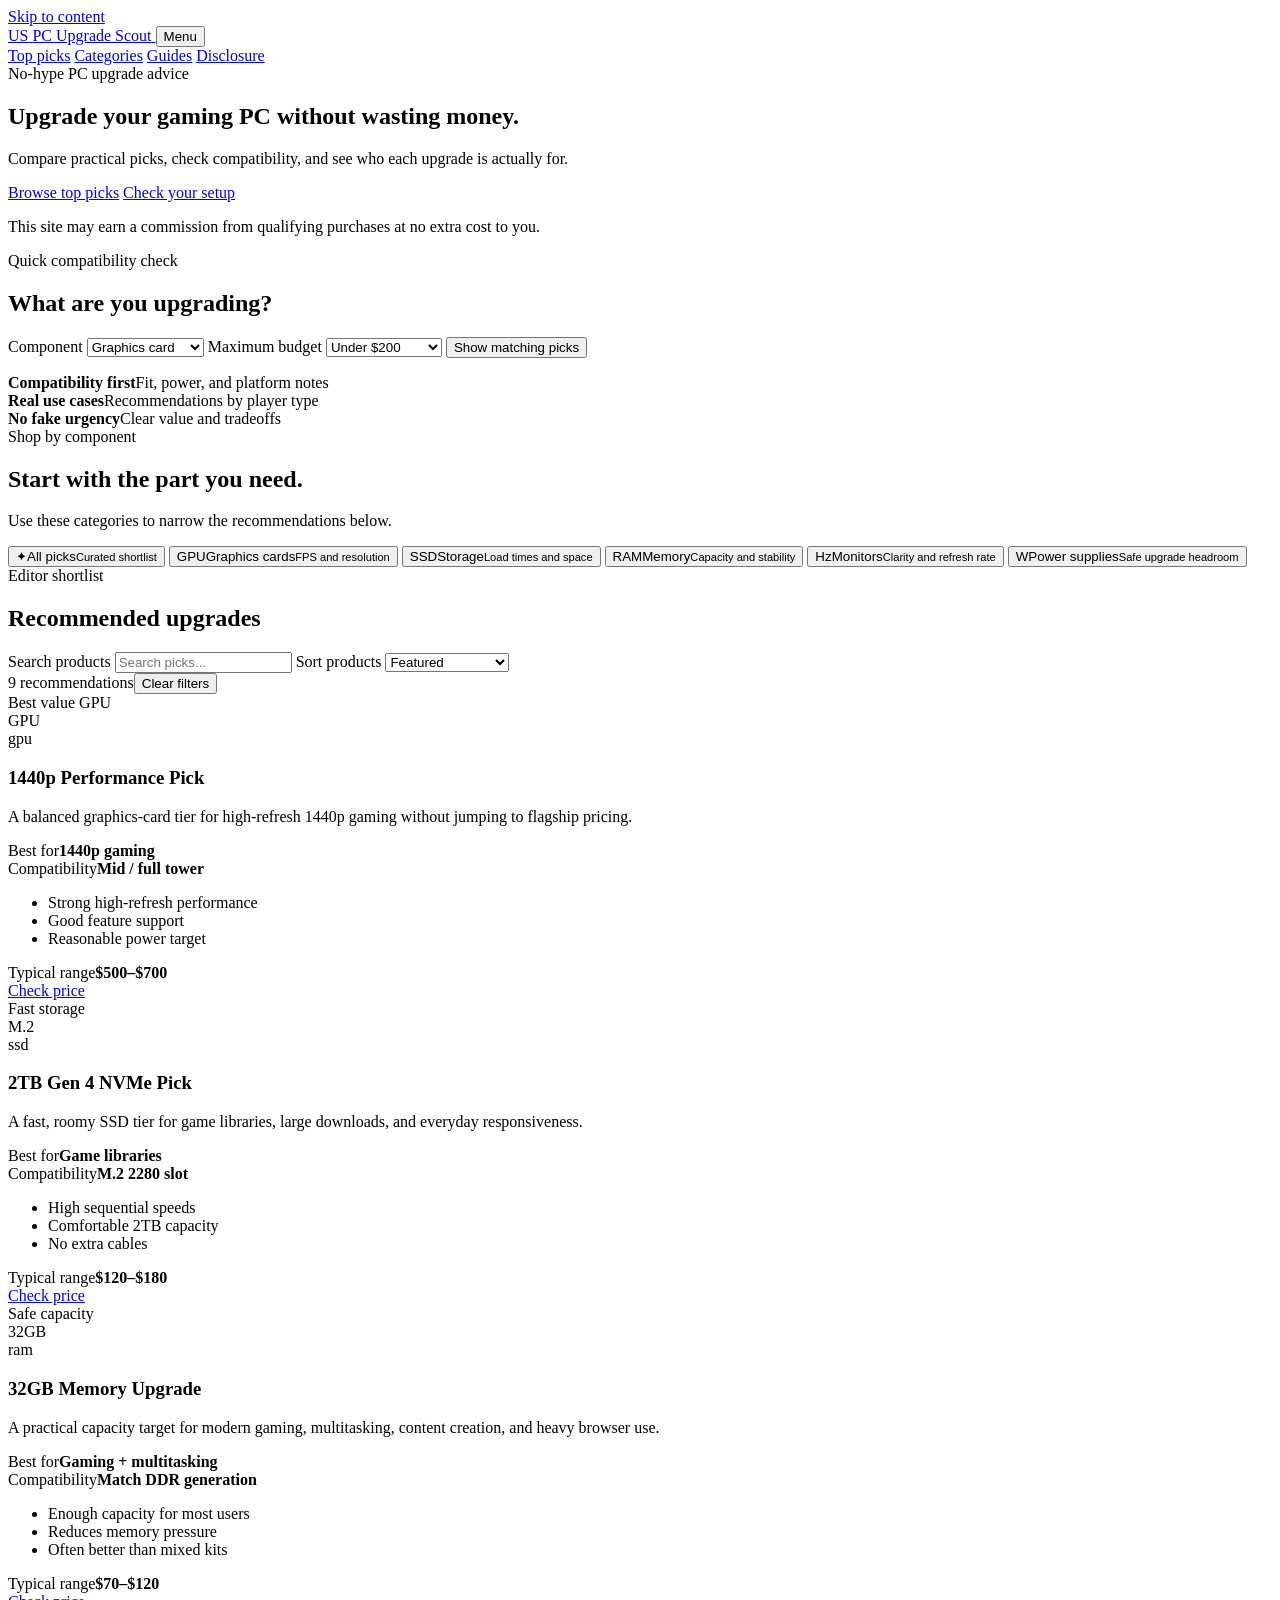
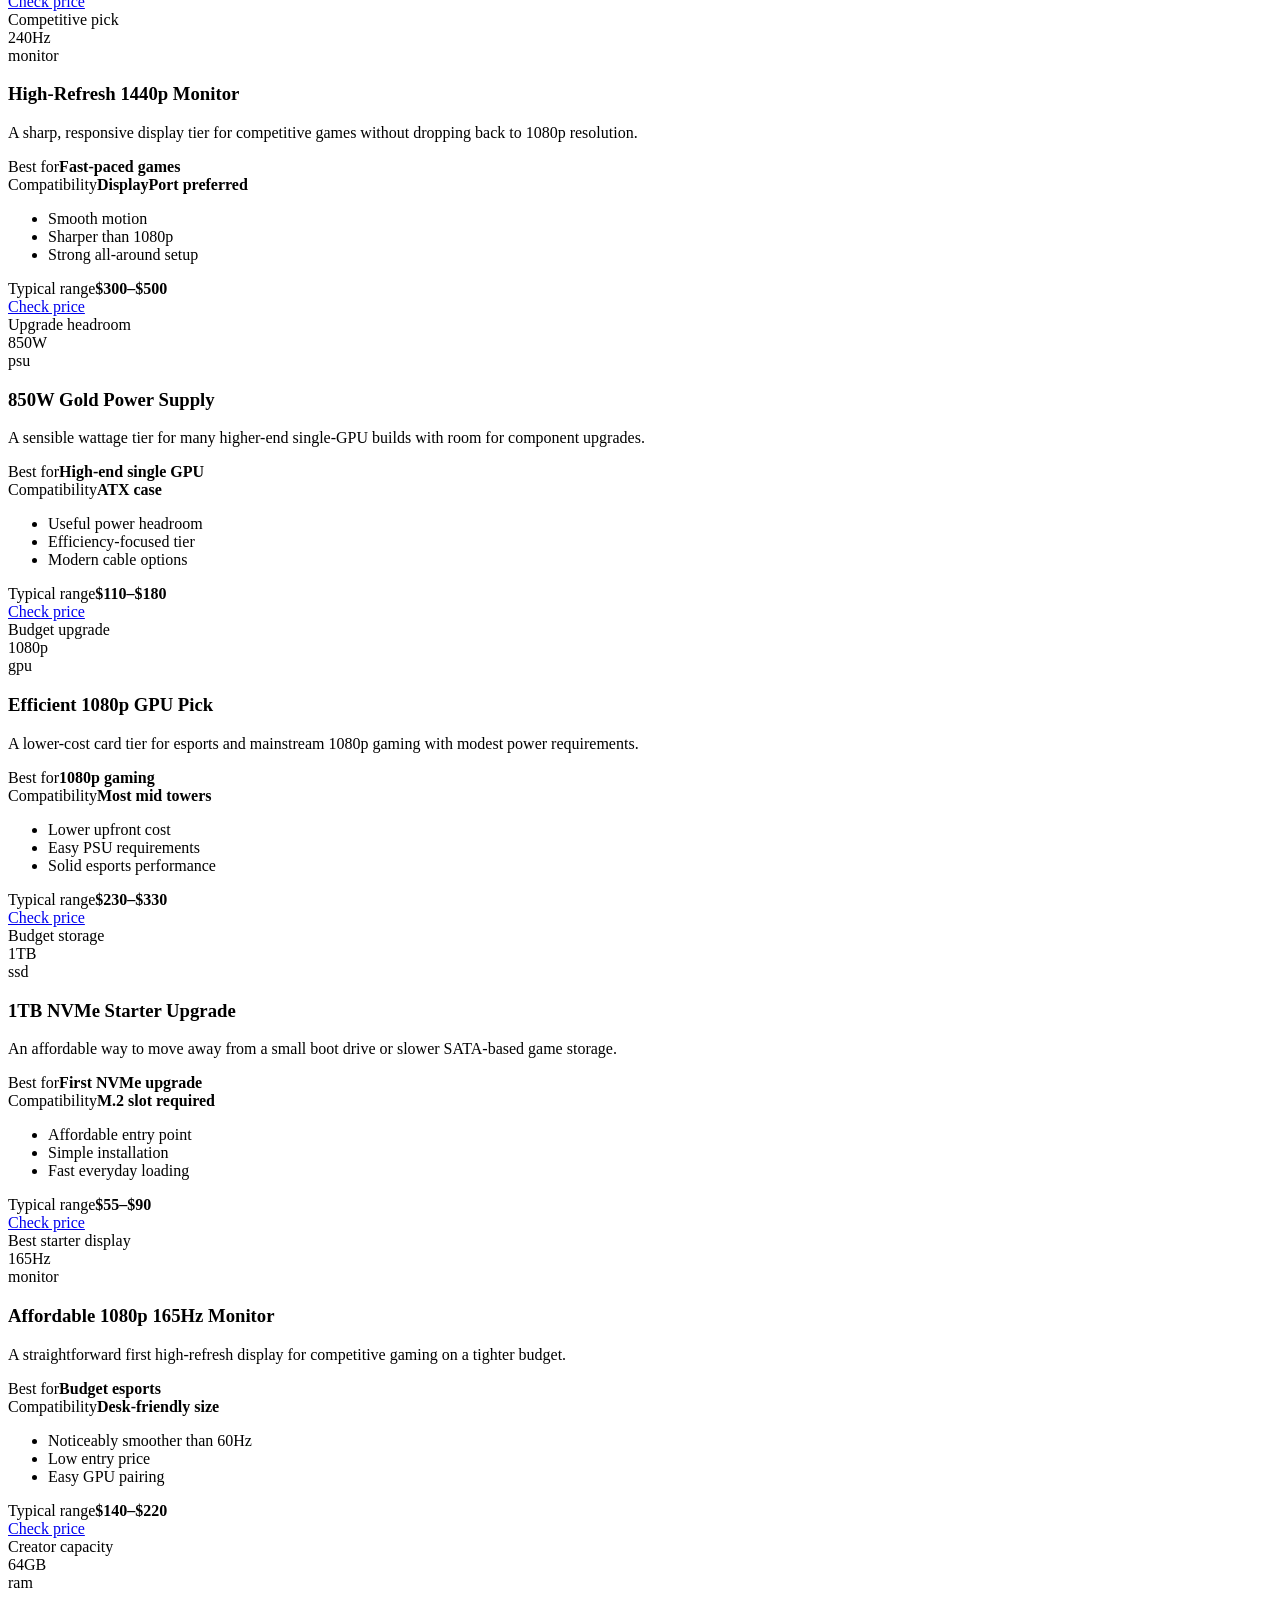
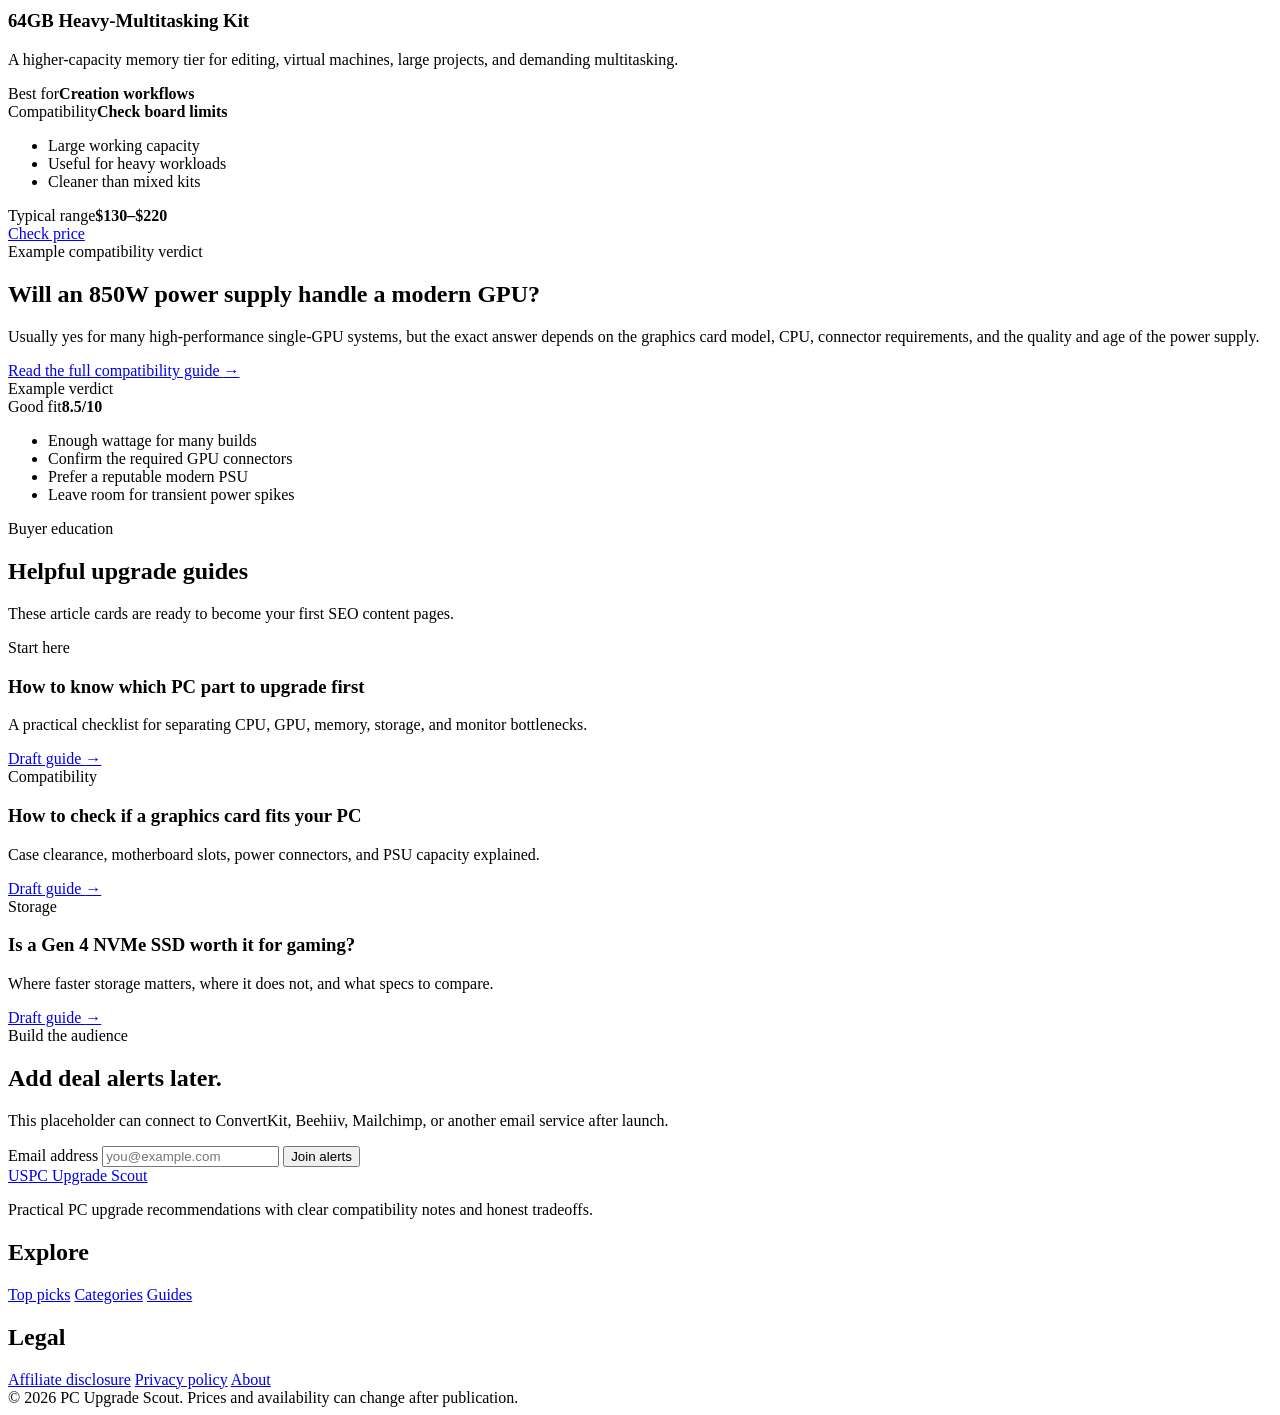
==== index.html @ 66547c49 "Add affiliate site homepage" ====
<!doctype html>
<html lang="en">
<head>
  <meta charset="utf-8" />
  <meta name="viewport" content="width=device-width, initial-scale=1" />
  <meta name="description" content="Straightforward PC upgrade recommendations, compatibility notes, and curated gaming hardware picks." />
  <meta name="theme-color" content="#08101f" />
  <title>PC Upgrade Scout | Smarter Gaming PC Upgrades</title>
  <link rel="icon" href="favicon.svg" type="image/svg+xml" />
  <link rel="preconnect" href="https://fonts.googleapis.com" />
  <link rel="preconnect" href="https://fonts.gstatic.com" crossorigin />
  <link href="https://fonts.googleapis.com/css2?family=Manrope:wght@400;500;600;700;800&display=swap" rel="stylesheet" />
  <link rel="stylesheet" href="styles.css" />
  <script defer src="app.js"></script>
</head>
<body>
  <a class="skip-link" href="#main">Skip to content</a>

  <header class="site-header">
    <div class="container nav-wrap">
      <a class="brand" href="index.html" aria-label="PC Upgrade Scout home">
        <span class="brand-mark" aria-hidden="true">US</span>
        <span>PC Upgrade Scout</span>
      </a>
      <button class="menu-button" id="menuButton" aria-expanded="false" aria-controls="mainNav">Menu</button>
      <nav class="main-nav" id="mainNav" aria-label="Primary navigation">
        <a href="#recommendations">Top picks</a>
        <a href="#categories">Categories</a>
        <a href="#guides">Guides</a>
        <a href="affiliate-disclosure.html">Disclosure</a>
      </nav>
    </div>
  </header>

  <main id="main">
    <section class="hero">
      <div class="hero-glow hero-glow-one"></div>
      <div class="hero-glow hero-glow-two"></div>
      <div class="container hero-grid">
        <div class="hero-copy">
          <div class="eyebrow">No-hype PC upgrade advice</div>
          <h1>Upgrade your gaming PC without wasting money.</h1>
          <p class="hero-lede">Compare practical picks, check compatibility, and see who each upgrade is actually for.</p>
          <div class="hero-actions">
            <a class="button button-primary" href="#recommendations">Browse top picks</a>
            <a class="button button-secondary" href="#quick-check">Check your setup</a>
          </div>
          <p class="affiliate-note">This site may earn a commission from qualifying purchases at no extra cost to you.</p>
        </div>

        <aside class="hero-panel" id="quick-check" aria-labelledby="quickCheckTitle">
          <div class="panel-topline">
            <span class="status-dot"></span>
            <span>Quick compatibility check</span>
          </div>
          <h2 id="quickCheckTitle">What are you upgrading?</h2>
          <form id="upgradeForm">
            <label for="upgradeType">Component</label>
            <select id="upgradeType" name="upgradeType">
              <option value="gpu">Graphics card</option>
              <option value="ssd">SSD / storage</option>
              <option value="ram">Memory / RAM</option>
              <option value="monitor">Gaming monitor</option>
              <option value="psu">Power supply</option>
            </select>

            <label for="budget">Maximum budget</label>
            <select id="budget" name="budget">
              <option value="200">Under $200</option>
              <option value="400">Under $400</option>
              <option value="700">Under $700</option>
              <option value="1000">Under $1,000</option>
              <option value="9999">No fixed budget</option>
            </select>

            <button class="button button-primary button-full" type="submit">Show matching picks</button>
          </form>
          <p class="form-result" id="formResult" role="status" aria-live="polite"></p>
        </aside>
      </div>
    </section>

    <section class="trust-strip" aria-label="What makes our recommendations different">
      <div class="container trust-grid">
        <div><strong>Compatibility first</strong><span>Fit, power, and platform notes</span></div>
        <div><strong>Real use cases</strong><span>Recommendations by player type</span></div>
        <div><strong>No fake urgency</strong><span>Clear value and tradeoffs</span></div>
      </div>
    </section>

    <section class="section" id="categories">
      <div class="container">
        <div class="section-heading">
          <div>
            <div class="eyebrow">Shop by component</div>
            <h2>Start with the part you need.</h2>
          </div>
          <p>Use these categories to narrow the recommendations below.</p>
        </div>
        <div class="category-grid" id="categoryGrid">
          <button class="category-card active" data-category="all" type="button">
            <span class="category-icon">✦</span><span>All picks</span><small>Curated shortlist</small>
          </button>
          <button class="category-card" data-category="gpu" type="button">
            <span class="category-icon">GPU</span><span>Graphics cards</span><small>FPS and resolution</small>
          </button>
          <button class="category-card" data-category="ssd" type="button">
            <span class="category-icon">SSD</span><span>Storage</span><small>Load times and space</small>
          </button>
          <button class="category-card" data-category="ram" type="button">
            <span class="category-icon">RAM</span><span>Memory</span><small>Capacity and stability</small>
          </button>
          <button class="category-card" data-category="monitor" type="button">
            <span class="category-icon">Hz</span><span>Monitors</span><small>Clarity and refresh rate</small>
          </button>
          <button class="category-card" data-category="psu" type="button">
            <span class="category-icon">W</span><span>Power supplies</span><small>Safe upgrade headroom</small>
          </button>
        </div>
      </div>
    </section>

    <section class="section section-muted" id="recommendations">
      <div class="container">
        <div class="section-heading recommendation-heading">
          <div>
            <div class="eyebrow">Editor shortlist</div>
            <h2>Recommended upgrades</h2>
          </div>
          <div class="filter-wrap">
            <label class="sr-only" for="productSearch">Search products</label>
            <input id="productSearch" type="search" placeholder="Search picks..." autocomplete="off" />
            <label class="sr-only" for="sortProducts">Sort products</label>
            <select id="sortProducts">
              <option value="featured">Featured</option>
              <option value="price-low">Price: low to high</option>
              <option value="price-high">Price: high to low</option>
            </select>
          </div>
        </div>

        <div class="results-line"><span id="resultsCount">0 recommendations</span><button id="clearFilters" class="text-button" type="button">Clear filters</button></div>
        <div class="product-grid" id="productGrid"></div>
        <div class="empty-state" id="emptyState" hidden>
          <h3>No matching products yet</h3>
          <p>Try another category, budget, or search term.</p>
        </div>
      </div>
    </section>

    <section class="section comparison-section">
      <div class="container comparison-grid">
        <div>
          <div class="eyebrow">Example compatibility verdict</div>
          <h2>Will an 850W power supply handle a modern GPU?</h2>
          <p>Usually yes for many high-performance single-GPU systems, but the exact answer depends on the graphics card model, CPU, connector requirements, and the quality and age of the power supply.</p>
          <a class="inline-link" href="#guides">Read the full compatibility guide <span aria-hidden="true">→</span></a>
        </div>
        <div class="verdict-card">
          <div class="verdict-label">Example verdict</div>
          <div class="verdict-score"><span>Good fit</span><strong>8.5/10</strong></div>
          <ul class="check-list">
            <li>Enough wattage for many builds</li>
            <li>Confirm the required GPU connectors</li>
            <li>Prefer a reputable modern PSU</li>
            <li>Leave room for transient power spikes</li>
          </ul>
        </div>
      </div>
    </section>

    <section class="section" id="guides">
      <div class="container">
        <div class="section-heading">
          <div>
            <div class="eyebrow">Buyer education</div>
            <h2>Helpful upgrade guides</h2>
          </div>
          <p>These article cards are ready to become your first SEO content pages.</p>
        </div>
        <div class="guide-grid">
          <article class="guide-card guide-card-featured">
            <div class="guide-tag">Start here</div>
            <h3>How to know which PC part to upgrade first</h3>
            <p>A practical checklist for separating CPU, GPU, memory, storage, and monitor bottlenecks.</p>
            <a href="#">Draft guide <span aria-hidden="true">→</span></a>
          </article>
          <article class="guide-card">
            <div class="guide-tag">Compatibility</div>
            <h3>How to check if a graphics card fits your PC</h3>
            <p>Case clearance, motherboard slots, power connectors, and PSU capacity explained.</p>
            <a href="#">Draft guide <span aria-hidden="true">→</span></a>
          </article>
          <article class="guide-card">
            <div class="guide-tag">Storage</div>
            <h3>Is a Gen 4 NVMe SSD worth it for gaming?</h3>
            <p>Where faster storage matters, where it does not, and what specs to compare.</p>
            <a href="#">Draft guide <span aria-hidden="true">→</span></a>
          </article>
        </div>
      </div>
    </section>

    <section class="section newsletter-section">
      <div class="container newsletter-card">
        <div>
          <div class="eyebrow">Build the audience</div>
          <h2>Add deal alerts later.</h2>
          <p>This placeholder can connect to ConvertKit, Beehiiv, Mailchimp, or another email service after launch.</p>
        </div>
        <form class="newsletter-form" onsubmit="event.preventDefault(); document.getElementById('newsletterStatus').textContent='Email collection is not connected yet.';">
          <label class="sr-only" for="email">Email address</label>
          <input id="email" type="email" placeholder="you@example.com" required />
          <button class="button button-primary" type="submit">Join alerts</button>
          <span id="newsletterStatus" role="status" aria-live="polite"></span>
        </form>
      </div>
    </section>
  </main>

  <footer class="site-footer">
    <div class="container footer-grid">
      <div>
        <a class="brand footer-brand" href="index.html"><span class="brand-mark">US</span><span>PC Upgrade Scout</span></a>
        <p>Practical PC upgrade recommendations with clear compatibility notes and honest tradeoffs.</p>
      </div>
      <div>
        <h2>Explore</h2>
        <a href="#recommendations">Top picks</a>
        <a href="#categories">Categories</a>
        <a href="#guides">Guides</a>
      </div>
      <div>
        <h2>Legal</h2>
        <a href="affiliate-disclosure.html">Affiliate disclosure</a>
        <a href="privacy.html">Privacy policy</a>
        <a href="about.html">About</a>
      </div>
    </div>
    <div class="container footer-bottom">
      <span>© <span id="currentYear"></span> PC Upgrade Scout.</span>
      <span>Prices and availability can change after publication.</span>
    </div>
  </footer>
</body>
</html>
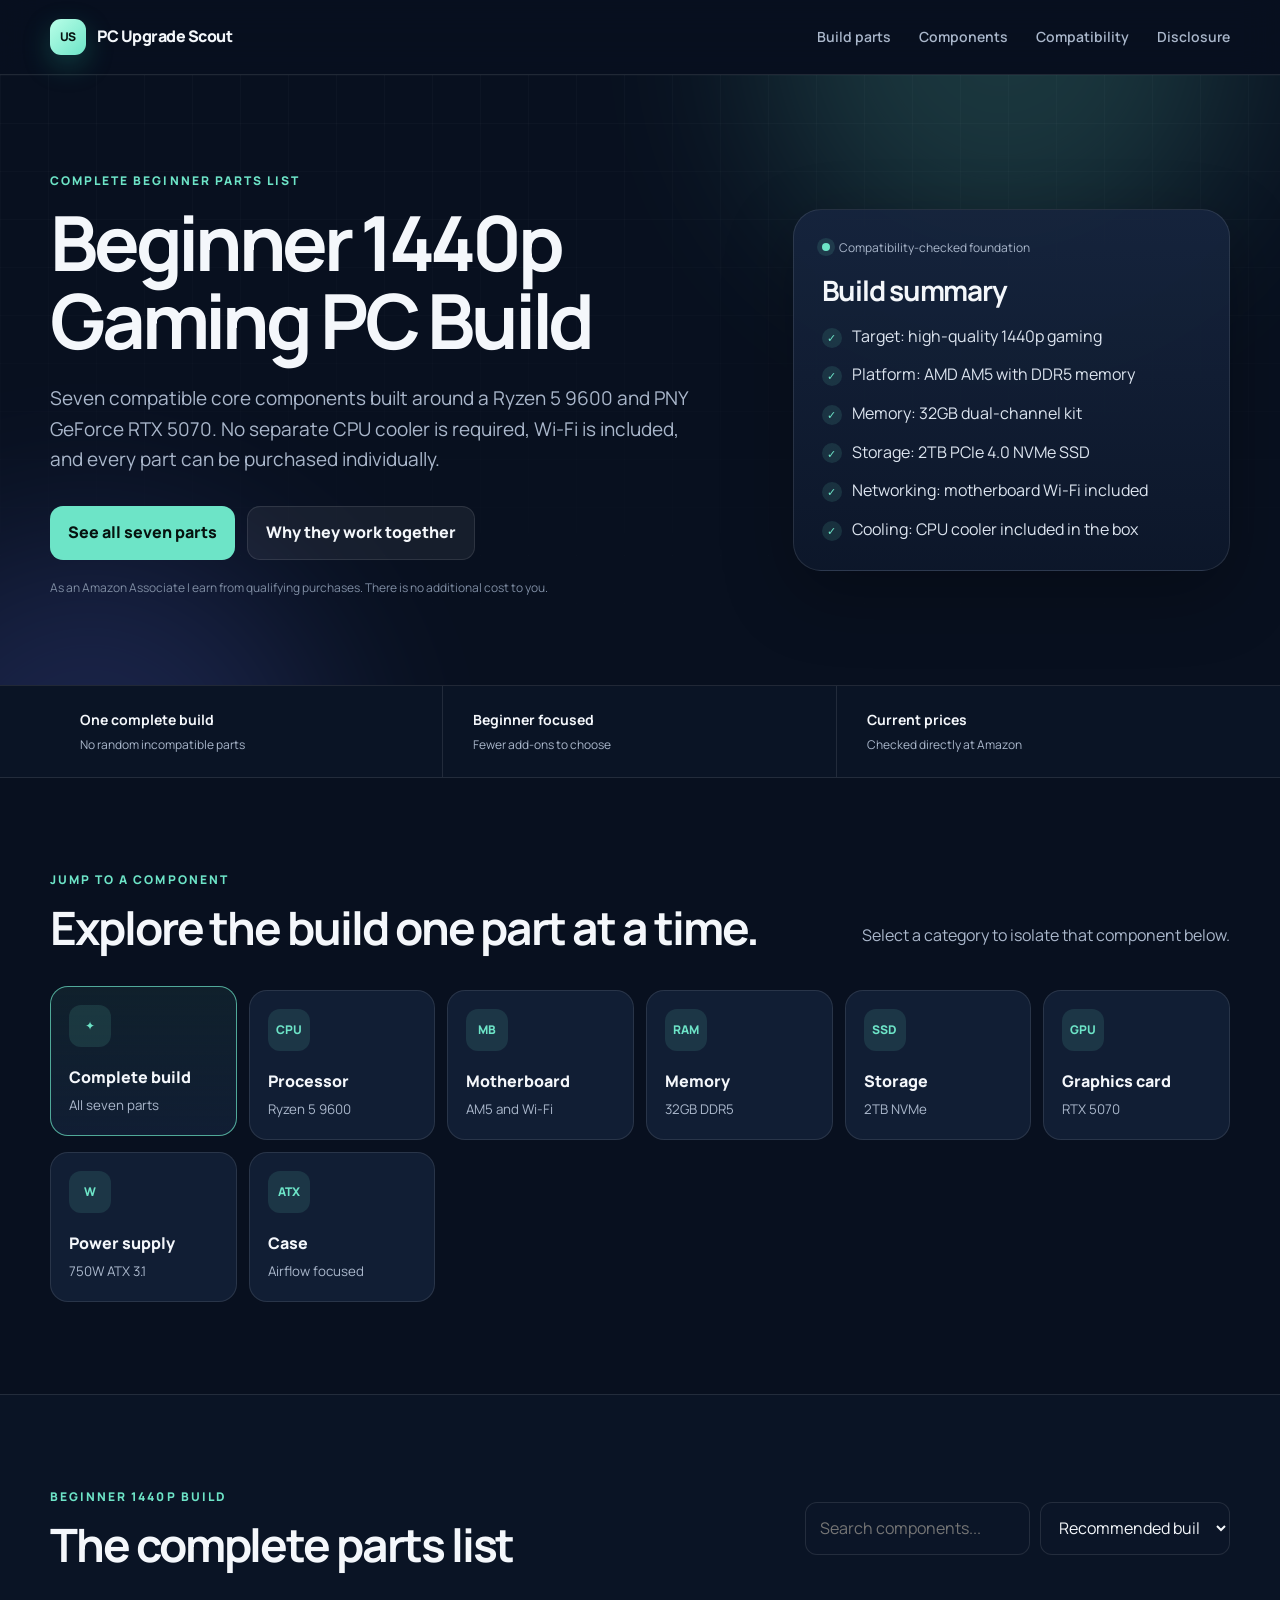
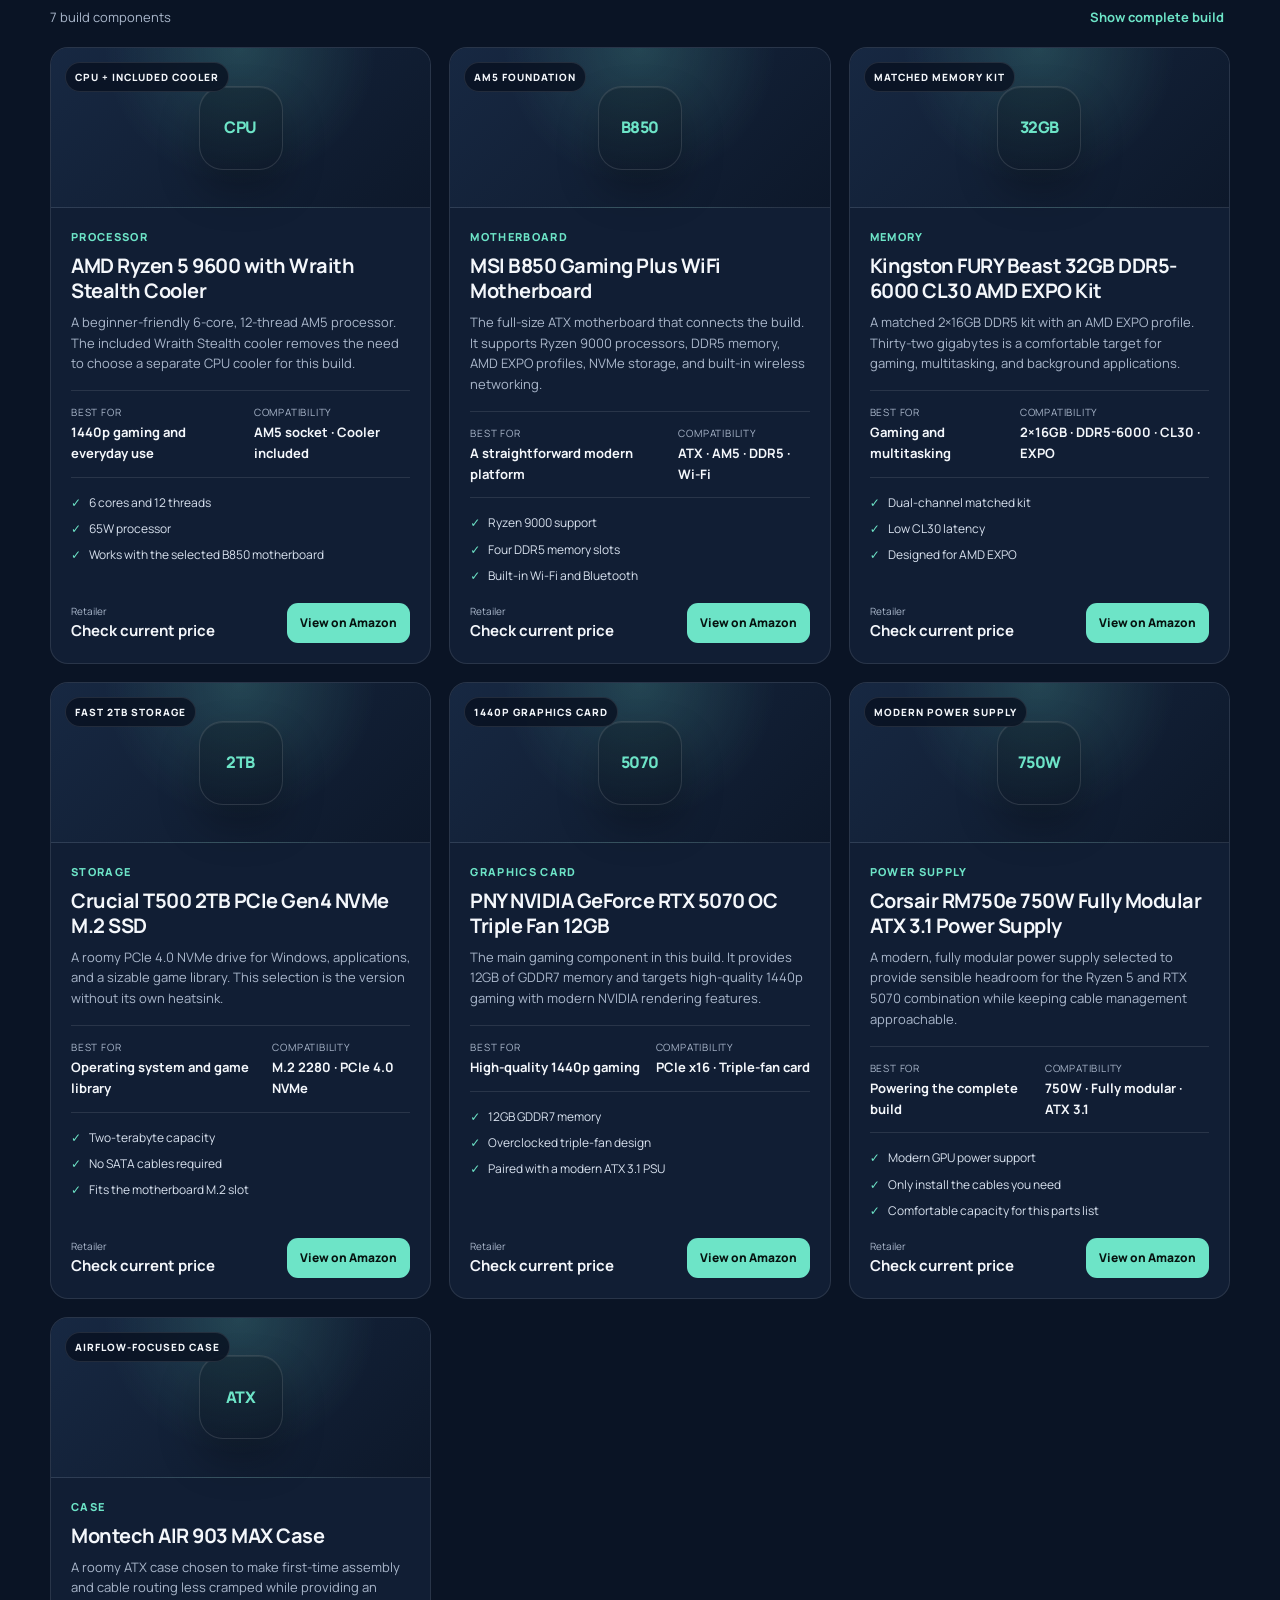
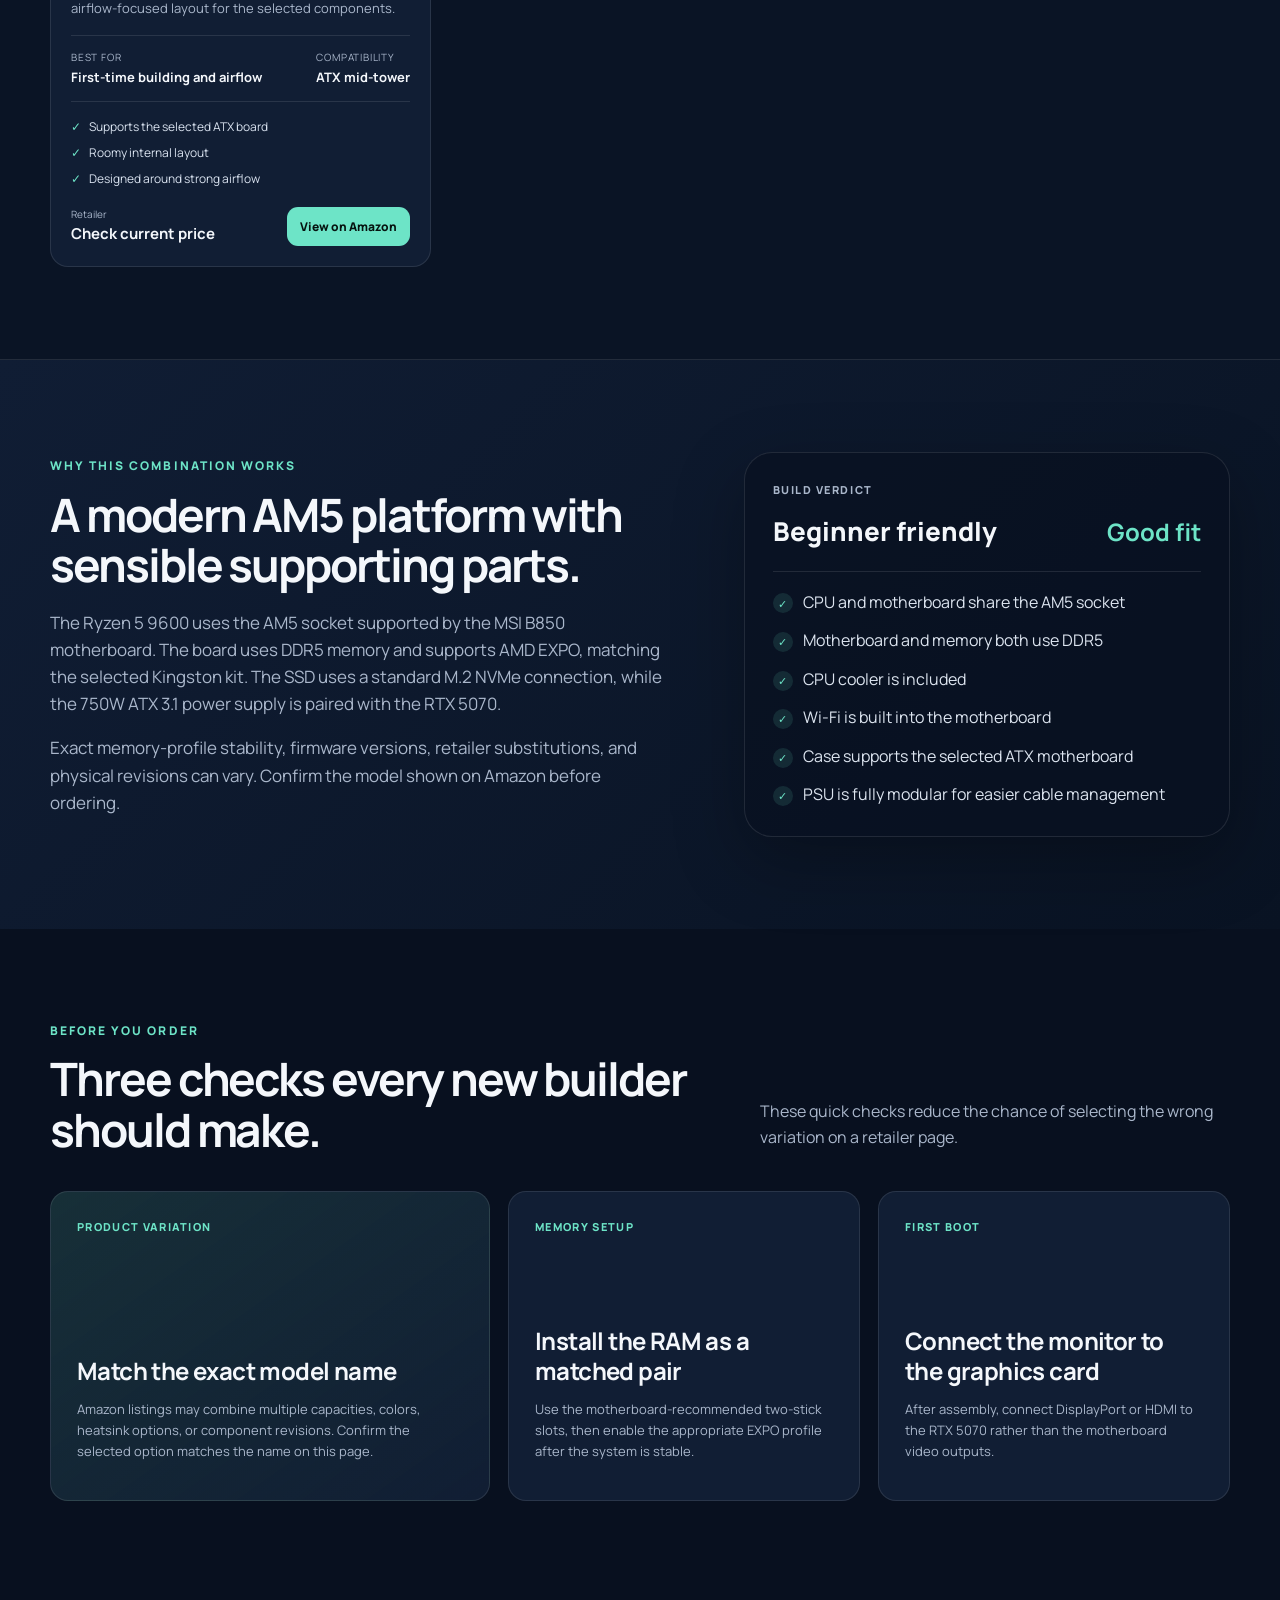
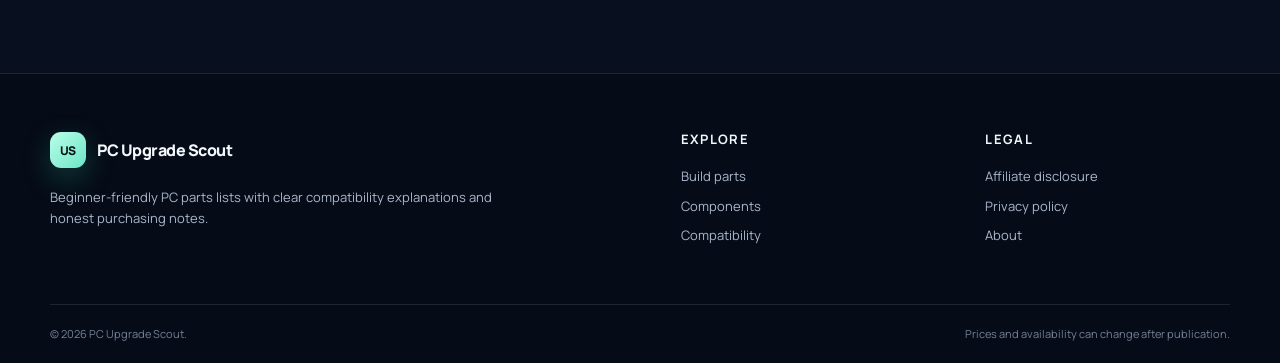
==== commit e158a872: "Turn homepage into a beginner 1440p build guide" ====
--- a/index.html
+++ b/index.html
@@ -3,9 +3,9 @@
 <head>
   <meta charset="utf-8" />
   <meta name="viewport" content="width=device-width, initial-scale=1" />
-  <meta name="description" content="Straightforward PC upgrade recommendations, compatibility notes, and curated gaming hardware picks." />
+  <meta name="description" content="A beginner-friendly 1440p gaming PC parts list with compatibility notes and direct links to each component." />
   <meta name="theme-color" content="#08101f" />
-  <title>PC Upgrade Scout | Smarter Gaming PC Upgrades</title>
+  <title>Beginner 1440p Gaming PC Build | PC Upgrade Scout</title>
   <link rel="icon" href="favicon.svg" type="image/svg+xml" />
   <link rel="preconnect" href="https://fonts.googleapis.com" />
   <link rel="preconnect" href="https://fonts.gstatic.com" crossorigin />
@@ -24,9 +24,9 @@
       </a>
       <button class="menu-button" id="menuButton" aria-expanded="false" aria-controls="mainNav">Menu</button>
       <nav class="main-nav" id="mainNav" aria-label="Primary navigation">
-        <a href="#recommendations">Top picks</a>
-        <a href="#categories">Categories</a>
-        <a href="#guides">Guides</a>
+        <a href="#recommendations">Build parts</a>
+        <a href="#categories">Components</a>
+        <a href="#compatibility">Compatibility</a>
         <a href="affiliate-disclosure.html">Disclosure</a>
       </nav>
     </div>
@@ -38,53 +38,39 @@
       <div class="hero-glow hero-glow-two"></div>
       <div class="container hero-grid">
         <div class="hero-copy">
-          <div class="eyebrow">No-hype PC upgrade advice</div>
-          <h1>Upgrade your gaming PC without wasting money.</h1>
-          <p class="hero-lede">Compare practical picks, check compatibility, and see who each upgrade is actually for.</p>
+          <div class="eyebrow">Complete beginner parts list</div>
+          <h1>Beginner 1440p Gaming PC Build</h1>
+          <p class="hero-lede">Seven compatible core components built around a Ryzen 5 9600 and PNY GeForce RTX 5070. No separate CPU cooler is required, Wi-Fi is included, and every part can be purchased individually.</p>
           <div class="hero-actions">
-            <a class="button button-primary" href="#recommendations">Browse top picks</a>
-            <a class="button button-secondary" href="#quick-check">Check your setup</a>
-          </div>
-          <p class="affiliate-note">This site may earn a commission from qualifying purchases at no extra cost to you.</p>
-        </div>
-
-        <aside class="hero-panel" id="quick-check" aria-labelledby="quickCheckTitle">
+            <a class="button button-primary" href="#recommendations">See all seven parts</a>
+            <a class="button button-secondary" href="#compatibility">Why they work together</a>
+          </div>
+          <p class="affiliate-note">As an Amazon Associate I earn from qualifying purchases. There is no additional cost to you.</p>
+        </div>
+
+        <aside class="hero-panel" aria-labelledby="buildSummaryTitle">
           <div class="panel-topline">
             <span class="status-dot"></span>
-            <span>Quick compatibility check</span>
-          </div>
-          <h2 id="quickCheckTitle">What are you upgrading?</h2>
-          <form id="upgradeForm">
-            <label for="upgradeType">Component</label>
-            <select id="upgradeType" name="upgradeType">
-              <option value="gpu">Graphics card</option>
-              <option value="ssd">SSD / storage</option>
-              <option value="ram">Memory / RAM</option>
-              <option value="monitor">Gaming monitor</option>
-              <option value="psu">Power supply</option>
-            </select>
-
-            <label for="budget">Maximum budget</label>
-            <select id="budget" name="budget">
-              <option value="200">Under $200</option>
-              <option value="400">Under $400</option>
-              <option value="700">Under $700</option>
-              <option value="1000">Under $1,000</option>
-              <option value="9999">No fixed budget</option>
-            </select>
-
-            <button class="button button-primary button-full" type="submit">Show matching picks</button>
-          </form>
-          <p class="form-result" id="formResult" role="status" aria-live="polite"></p>
+            <span>Compatibility-checked foundation</span>
+          </div>
+          <h2 id="buildSummaryTitle">Build summary</h2>
+          <ul class="check-list">
+            <li>Target: high-quality 1440p gaming</li>
+            <li>Platform: AMD AM5 with DDR5 memory</li>
+            <li>Memory: 32GB dual-channel kit</li>
+            <li>Storage: 2TB PCIe 4.0 NVMe SSD</li>
+            <li>Networking: motherboard Wi-Fi included</li>
+            <li>Cooling: CPU cooler included in the box</li>
+          </ul>
         </aside>
       </div>
     </section>
 
-    <section class="trust-strip" aria-label="What makes our recommendations different">
+    <section class="trust-strip" aria-label="Build advantages">
       <div class="container trust-grid">
-        <div><strong>Compatibility first</strong><span>Fit, power, and platform notes</span></div>
-        <div><strong>Real use cases</strong><span>Recommendations by player type</span></div>
-        <div><strong>No fake urgency</strong><span>Clear value and tradeoffs</span></div>
+        <div><strong>One complete build</strong><span>No random incompatible parts</span></div>
+        <div><strong>Beginner focused</strong><span>Fewer add-ons to choose</span></div>
+        <div><strong>Current prices</strong><span>Checked directly at Amazon</span></div>
       </div>
     </section>
 
@@ -92,29 +78,35 @@
       <div class="container">
         <div class="section-heading">
           <div>
-            <div class="eyebrow">Shop by component</div>
-            <h2>Start with the part you need.</h2>
-          </div>
-          <p>Use these categories to narrow the recommendations below.</p>
+            <div class="eyebrow">Jump to a component</div>
+            <h2>Explore the build one part at a time.</h2>
+          </div>
+          <p>Select a category to isolate that component below.</p>
         </div>
         <div class="category-grid" id="categoryGrid">
           <button class="category-card active" data-category="all" type="button">
-            <span class="category-icon">✦</span><span>All picks</span><small>Curated shortlist</small>
+            <span class="category-icon">✦</span><span>Complete build</span><small>All seven parts</small>
+          </button>
+          <button class="category-card" data-category="cpu" type="button">
+            <span class="category-icon">CPU</span><span>Processor</span><small>Ryzen 5 9600</small>
+          </button>
+          <button class="category-card" data-category="motherboard" type="button">
+            <span class="category-icon">MB</span><span>Motherboard</span><small>AM5 and Wi-Fi</small>
+          </button>
+          <button class="category-card" data-category="ram" type="button">
+            <span class="category-icon">RAM</span><span>Memory</span><small>32GB DDR5</small>
+          </button>
+          <button class="category-card" data-category="ssd" type="button">
+            <span class="category-icon">SSD</span><span>Storage</span><small>2TB NVMe</small>
           </button>
           <button class="category-card" data-category="gpu" type="button">
-            <span class="category-icon">GPU</span><span>Graphics cards</span><small>FPS and resolution</small>
-          </button>
-          <button class="category-card" data-category="ssd" type="button">
-            <span class="category-icon">SSD</span><span>Storage</span><small>Load times and space</small>
-          </button>
-          <button class="category-card" data-category="ram" type="button">
-            <span class="category-icon">RAM</span><span>Memory</span><small>Capacity and stability</small>
-          </button>
-          <button class="category-card" data-category="monitor" type="button">
-            <span class="category-icon">Hz</span><span>Monitors</span><small>Clarity and refresh rate</small>
+            <span class="category-icon">GPU</span><span>Graphics card</span><small>RTX 5070</small>
           </button>
           <button class="category-card" data-category="psu" type="button">
-            <span class="category-icon">W</span><span>Power supplies</span><small>Safe upgrade headroom</small>
+            <span class="category-icon">W</span><span>Power supply</span><small>750W ATX 3.1</small>
+          </button>
+          <button class="category-card" data-category="case" type="button">
+            <span class="category-icon">ATX</span><span>Case</span><small>Airflow focused</small>
           </button>
         </div>
       </div>
@@ -124,46 +116,47 @@
       <div class="container">
         <div class="section-heading recommendation-heading">
           <div>
-            <div class="eyebrow">Editor shortlist</div>
-            <h2>Recommended upgrades</h2>
+            <div class="eyebrow">Beginner 1440p build</div>
+            <h2>The complete parts list</h2>
           </div>
           <div class="filter-wrap">
-            <label class="sr-only" for="productSearch">Search products</label>
-            <input id="productSearch" type="search" placeholder="Search picks..." autocomplete="off" />
-            <label class="sr-only" for="sortProducts">Sort products</label>
+            <label class="sr-only" for="productSearch">Search build components</label>
+            <input id="productSearch" type="search" placeholder="Search components..." autocomplete="off" />
+            <label class="sr-only" for="sortProducts">Sort build components</label>
             <select id="sortProducts">
-              <option value="featured">Featured</option>
-              <option value="price-low">Price: low to high</option>
-              <option value="price-high">Price: high to low</option>
+              <option value="build-order">Recommended build order</option>
+              <option value="component">Component A–Z</option>
             </select>
           </div>
         </div>
 
-        <div class="results-line"><span id="resultsCount">0 recommendations</span><button id="clearFilters" class="text-button" type="button">Clear filters</button></div>
+        <div class="results-line"><span id="resultsCount">0 build components</span><button id="clearFilters" class="text-button" type="button">Show complete build</button></div>
         <div class="product-grid" id="productGrid"></div>
         <div class="empty-state" id="emptyState" hidden>
-          <h3>No matching products yet</h3>
-          <p>Try another category, budget, or search term.</p>
-        </div>
-      </div>
-    </section>
-
-    <section class="section comparison-section">
+          <h3>No matching component</h3>
+          <p>Try another category or search term.</p>
+        </div>
+      </div>
+    </section>
+
+    <section class="section comparison-section" id="compatibility">
       <div class="container comparison-grid">
         <div>
-          <div class="eyebrow">Example compatibility verdict</div>
-          <h2>Will an 850W power supply handle a modern GPU?</h2>
-          <p>Usually yes for many high-performance single-GPU systems, but the exact answer depends on the graphics card model, CPU, connector requirements, and the quality and age of the power supply.</p>
-          <a class="inline-link" href="#guides">Read the full compatibility guide <span aria-hidden="true">→</span></a>
+          <div class="eyebrow">Why this combination works</div>
+          <h2>A modern AM5 platform with sensible supporting parts.</h2>
+          <p>The Ryzen 5 9600 uses the AM5 socket supported by the MSI B850 motherboard. The board uses DDR5 memory and supports AMD EXPO, matching the selected Kingston kit. The SSD uses a standard M.2 NVMe connection, while the 750W ATX 3.1 power supply is paired with the RTX 5070.</p>
+          <p>Exact memory-profile stability, firmware versions, retailer substitutions, and physical revisions can vary. Confirm the model shown on Amazon before ordering.</p>
         </div>
         <div class="verdict-card">
-          <div class="verdict-label">Example verdict</div>
-          <div class="verdict-score"><span>Good fit</span><strong>8.5/10</strong></div>
+          <div class="verdict-label">Build verdict</div>
+          <div class="verdict-score"><span>Beginner friendly</span><strong>Good fit</strong></div>
           <ul class="check-list">
-            <li>Enough wattage for many builds</li>
-            <li>Confirm the required GPU connectors</li>
-            <li>Prefer a reputable modern PSU</li>
-            <li>Leave room for transient power spikes</li>
+            <li>CPU and motherboard share the AM5 socket</li>
+            <li>Motherboard and memory both use DDR5</li>
+            <li>CPU cooler is included</li>
+            <li>Wi-Fi is built into the motherboard</li>
+            <li>Case supports the selected ATX motherboard</li>
+            <li>PSU is fully modular for easier cable management</li>
           </ul>
         </div>
       </div>
@@ -173,47 +166,28 @@
       <div class="container">
         <div class="section-heading">
           <div>
-            <div class="eyebrow">Buyer education</div>
-            <h2>Helpful upgrade guides</h2>
-          </div>
-          <p>These article cards are ready to become your first SEO content pages.</p>
+            <div class="eyebrow">Before you order</div>
+            <h2>Three checks every new builder should make.</h2>
+          </div>
+          <p>These quick checks reduce the chance of selecting the wrong variation on a retailer page.</p>
         </div>
         <div class="guide-grid">
           <article class="guide-card guide-card-featured">
-            <div class="guide-tag">Start here</div>
-            <h3>How to know which PC part to upgrade first</h3>
-            <p>A practical checklist for separating CPU, GPU, memory, storage, and monitor bottlenecks.</p>
-            <a href="#">Draft guide <span aria-hidden="true">→</span></a>
+            <div class="guide-tag">Product variation</div>
+            <h3>Match the exact model name</h3>
+            <p>Amazon listings may combine multiple capacities, colors, heatsink options, or component revisions. Confirm the selected option matches the name on this page.</p>
           </article>
           <article class="guide-card">
-            <div class="guide-tag">Compatibility</div>
-            <h3>How to check if a graphics card fits your PC</h3>
-            <p>Case clearance, motherboard slots, power connectors, and PSU capacity explained.</p>
-            <a href="#">Draft guide <span aria-hidden="true">→</span></a>
+            <div class="guide-tag">Memory setup</div>
+            <h3>Install the RAM as a matched pair</h3>
+            <p>Use the motherboard-recommended two-stick slots, then enable the appropriate EXPO profile after the system is stable.</p>
           </article>
           <article class="guide-card">
-            <div class="guide-tag">Storage</div>
-            <h3>Is a Gen 4 NVMe SSD worth it for gaming?</h3>
-            <p>Where faster storage matters, where it does not, and what specs to compare.</p>
-            <a href="#">Draft guide <span aria-hidden="true">→</span></a>
+            <div class="guide-tag">First boot</div>
+            <h3>Connect the monitor to the graphics card</h3>
+            <p>After assembly, connect DisplayPort or HDMI to the RTX 5070 rather than the motherboard video outputs.</p>
           </article>
         </div>
-      </div>
-    </section>
-
-    <section class="section newsletter-section">
-      <div class="container newsletter-card">
-        <div>
-          <div class="eyebrow">Build the audience</div>
-          <h2>Add deal alerts later.</h2>
-          <p>This placeholder can connect to ConvertKit, Beehiiv, Mailchimp, or another email service after launch.</p>
-        </div>
-        <form class="newsletter-form" onsubmit="event.preventDefault(); document.getElementById('newsletterStatus').textContent='Email collection is not connected yet.';">
-          <label class="sr-only" for="email">Email address</label>
-          <input id="email" type="email" placeholder="you@example.com" required />
-          <button class="button button-primary" type="submit">Join alerts</button>
-          <span id="newsletterStatus" role="status" aria-live="polite"></span>
-        </form>
       </div>
     </section>
   </main>
@@ -222,13 +196,13 @@
     <div class="container footer-grid">
       <div>
         <a class="brand footer-brand" href="index.html"><span class="brand-mark">US</span><span>PC Upgrade Scout</span></a>
-        <p>Practical PC upgrade recommendations with clear compatibility notes and honest tradeoffs.</p>
+        <p>Beginner-friendly PC parts lists with clear compatibility explanations and honest purchasing notes.</p>
       </div>
       <div>
         <h2>Explore</h2>
-        <a href="#recommendations">Top picks</a>
-        <a href="#categories">Categories</a>
-        <a href="#guides">Guides</a>
+        <a href="#recommendations">Build parts</a>
+        <a href="#categories">Components</a>
+        <a href="#compatibility">Compatibility</a>
       </div>
       <div>
         <h2>Legal</h2>
--- a/styles.css
+++ b/styles.css
@@ -0,0 +1,218 @@
+:root {
+  --bg: #08101f;
+  --bg-soft: #0e182b;
+  --surface: #111e34;
+  --surface-2: #16243d;
+  --line: rgba(255, 255, 255, 0.1);
+  --text: #f4f7fb;
+  --muted: #aab7cb;
+  --accent: #6de4c7;
+  --accent-strong: #27c7a4;
+  --accent-soft: rgba(109, 228, 199, 0.12);
+  --warning: #ffce73;
+  --danger: #ff8f9a;
+  --shadow: 0 24px 70px rgba(0, 0, 0, 0.28);
+  --radius-lg: 28px;
+  --radius-md: 18px;
+  --radius-sm: 12px;
+  --container: 1180px;
+}
+
+* { box-sizing: border-box; }
+html { scroll-behavior: smooth; }
+body {
+  margin: 0;
+  min-width: 320px;
+  background: var(--bg);
+  color: var(--text);
+  font-family: "Manrope", system-ui, -apple-system, BlinkMacSystemFont, "Segoe UI", sans-serif;
+  line-height: 1.6;
+}
+button, input, select { font: inherit; }
+a { color: inherit; text-decoration: none; }
+img { max-width: 100%; display: block; }
+button { color: inherit; }
+
+.container { width: min(calc(100% - 40px), var(--container)); margin-inline: auto; }
+.skip-link { position: fixed; top: 12px; left: 12px; transform: translateY(-150%); background: white; color: #000; padding: 10px 14px; border-radius: 8px; z-index: 99; }
+.skip-link:focus { transform: translateY(0); }
+.sr-only { position: absolute; width: 1px; height: 1px; padding: 0; margin: -1px; overflow: hidden; clip: rect(0,0,0,0); white-space: nowrap; border: 0; }
+
+.site-header { position: sticky; top: 0; z-index: 30; background: rgba(8, 16, 31, 0.84); backdrop-filter: blur(18px); border-bottom: 1px solid var(--line); }
+.nav-wrap { min-height: 74px; display: flex; align-items: center; justify-content: space-between; gap: 24px; }
+.brand { display: inline-flex; align-items: center; gap: 11px; font-weight: 800; letter-spacing: -0.03em; }
+.brand-mark { width: 36px; height: 36px; border-radius: 11px; display: grid; place-items: center; color: #06120f; background: linear-gradient(135deg, #b9ffe8, var(--accent)); font-size: 12px; box-shadow: 0 10px 28px rgba(39, 199, 164, .25); }
+.main-nav { display: flex; gap: 28px; color: var(--muted); font-size: 14px; font-weight: 600; }
+.main-nav a:hover, .main-nav a:focus-visible { color: var(--text); }
+.menu-button { display: none; border: 1px solid var(--line); background: var(--surface); border-radius: 10px; padding: 8px 12px; }
+
+.hero { position: relative; overflow: hidden; padding: 96px 0 76px; border-bottom: 1px solid var(--line); }
+.hero::before { content: ""; position: absolute; inset: 0; background-image: linear-gradient(rgba(255,255,255,.025) 1px, transparent 1px), linear-gradient(90deg, rgba(255,255,255,.025) 1px, transparent 1px); background-size: 48px 48px; mask-image: linear-gradient(to bottom, black, transparent); pointer-events: none; }
+.hero-glow { position: absolute; width: 480px; height: 480px; border-radius: 50%; filter: blur(90px); opacity: .18; pointer-events: none; }
+.hero-glow-one { background: var(--accent); top: -280px; right: 3%; }
+.hero-glow-two { background: #6b7cff; bottom: -330px; left: -150px; }
+.hero-grid { position: relative; display: grid; grid-template-columns: 1.15fr .75fr; gap: 72px; align-items: center; }
+.eyebrow { color: var(--accent); text-transform: uppercase; letter-spacing: .17em; font-size: 12px; font-weight: 800; margin-bottom: 14px; }
+h1, h2, h3, p { margin-top: 0; }
+h1 { font-size: clamp(44px, 6vw, 76px); line-height: 1.02; letter-spacing: -.055em; margin-bottom: 24px; max-width: 820px; }
+h2 { font-size: clamp(30px, 4vw, 46px); line-height: 1.1; letter-spacing: -.045em; margin-bottom: 18px; }
+h3 { line-height: 1.25; letter-spacing: -.025em; }
+.hero-lede { color: var(--muted); font-size: 19px; max-width: 660px; }
+.hero-actions { display: flex; flex-wrap: wrap; gap: 12px; margin: 32px 0 18px; }
+.button { display: inline-flex; align-items: center; justify-content: center; border: 0; border-radius: 13px; padding: 13px 18px; font-weight: 800; cursor: pointer; transition: transform .18s ease, background .18s ease, border-color .18s ease; }
+.button:hover { transform: translateY(-2px); }
+.button-primary { background: var(--accent); color: #06120f; }
+.button-primary:hover { background: #8ef0d7; }
+.button-secondary { background: rgba(255,255,255,.06); border: 1px solid var(--line); }
+.button-secondary:hover { background: rgba(255,255,255,.1); }
+.button-full { width: 100%; margin-top: 10px; }
+.affiliate-note { color: #7f8da3; font-size: 12px; }
+
+.hero-panel { background: linear-gradient(180deg, rgba(22,36,61,.95), rgba(13,24,43,.95)); border: 1px solid var(--line); border-radius: var(--radius-lg); padding: 28px; box-shadow: var(--shadow); }
+.panel-topline { display: flex; align-items: center; gap: 9px; color: var(--muted); font-size: 12px; margin-bottom: 18px; }
+.status-dot { width: 8px; height: 8px; border-radius: 50%; background: var(--accent); box-shadow: 0 0 0 5px rgba(109, 228, 199, .12); }
+.hero-panel h2 { font-size: 28px; }
+.hero-panel form { display: grid; gap: 10px; }
+.hero-panel label { margin-top: 6px; font-size: 12px; color: var(--muted); font-weight: 700; }
+select, input { width: 100%; color: var(--text); background: #0b1527; border: 1px solid var(--line); border-radius: 12px; padding: 13px 14px; outline: none; }
+select:focus, input:focus { border-color: var(--accent); box-shadow: 0 0 0 3px var(--accent-soft); }
+.form-result { min-height: 24px; margin: 14px 0 0; color: var(--accent); font-size: 13px; }
+
+.trust-strip { border-bottom: 1px solid var(--line); background: #0a1425; }
+.trust-grid { display: grid; grid-template-columns: repeat(3, 1fr); }
+.trust-grid div { padding: 23px 30px; display: grid; gap: 3px; border-right: 1px solid var(--line); }
+.trust-grid div:last-child { border-right: 0; }
+.trust-grid strong { font-size: 14px; }
+.trust-grid span { color: var(--muted); font-size: 12px; }
+
+.section { padding: 92px 0; }
+.section-muted { background: #0a1425; border-block: 1px solid var(--line); }
+.section-heading { display: flex; align-items: end; justify-content: space-between; gap: 40px; margin-bottom: 36px; }
+.section-heading h2 { margin-bottom: 0; }
+.section-heading > p { color: var(--muted); max-width: 470px; margin-bottom: 5px; }
+
+.category-grid { display: grid; grid-template-columns: repeat(6, 1fr); gap: 12px; }
+.category-card { min-height: 150px; display: flex; flex-direction: column; align-items: flex-start; justify-content: flex-end; gap: 5px; text-align: left; background: var(--surface); border: 1px solid var(--line); border-radius: var(--radius-md); padding: 18px; cursor: pointer; transition: transform .18s ease, border-color .18s ease, background .18s ease; }
+.category-card:hover, .category-card.active { transform: translateY(-4px); border-color: rgba(109,228,199,.7); background: linear-gradient(180deg, rgba(109,228,199,.08), var(--surface)); }
+.category-icon { margin-bottom: auto; min-width: 42px; height: 42px; display: grid; place-items: center; padding-inline: 8px; border-radius: 12px; color: var(--accent); background: var(--accent-soft); font-size: 12px; font-weight: 800; }
+.category-card > span:nth-child(2) { font-weight: 800; }
+.category-card small { color: var(--muted); }
+
+.recommendation-heading { align-items: center; }
+.filter-wrap { display: grid; grid-template-columns: minmax(220px, 1fr) 190px; gap: 10px; }
+.results-line { display: flex; justify-content: space-between; align-items: center; color: var(--muted); font-size: 13px; margin-bottom: 18px; }
+.text-button { border: 0; background: transparent; color: var(--accent); cursor: pointer; font-weight: 700; }
+.product-grid { display: grid; grid-template-columns: repeat(3, 1fr); gap: 18px; }
+.product-card { position: relative; overflow: hidden; background: var(--surface); border: 1px solid var(--line); border-radius: var(--radius-md); display: flex; flex-direction: column; min-height: 100%; transition: transform .2s ease, border-color .2s ease; }
+.product-card:hover { transform: translateY(-5px); border-color: rgba(109,228,199,.42); }
+.product-visual { height: 160px; display: grid; place-items: center; background: radial-gradient(circle at 50% 0%, rgba(109,228,199,.18), transparent 55%), linear-gradient(135deg, #172842, #0d182a); border-bottom: 1px solid var(--line); }
+.product-visual-inner { width: 84px; height: 84px; display: grid; place-items: center; border-radius: 24px; border: 1px solid rgba(255,255,255,.12); background: rgba(0,0,0,.18); box-shadow: inset 0 1px 0 rgba(255,255,255,.08), 0 20px 40px rgba(0,0,0,.25); font-weight: 800; color: var(--accent); letter-spacing: -.03em; }
+.product-badge { position: absolute; top: 14px; left: 14px; padding: 6px 9px; border-radius: 999px; background: rgba(8,16,31,.78); border: 1px solid var(--line); backdrop-filter: blur(8px); font-size: 10px; font-weight: 800; text-transform: uppercase; letter-spacing: .1em; }
+.product-content { padding: 20px; display: flex; flex-direction: column; flex: 1; }
+.product-type { color: var(--accent); font-size: 11px; font-weight: 800; text-transform: uppercase; letter-spacing: .12em; margin-bottom: 7px; }
+.product-card h3 { font-size: 20px; margin-bottom: 9px; }
+.product-summary { color: var(--muted); font-size: 13px; margin-bottom: 16px; }
+.product-meta { display: flex; justify-content: space-between; gap: 12px; padding: 13px 0; border-block: 1px solid var(--line); margin-bottom: 15px; }
+.product-meta div { display: grid; gap: 2px; }
+.product-meta span { color: var(--muted); font-size: 10px; text-transform: uppercase; letter-spacing: .08em; }
+.product-meta strong { font-size: 13px; }
+.product-pros { list-style: none; padding: 0; margin: 0 0 18px; display: grid; gap: 7px; color: #d9e2ef; font-size: 12px; }
+.product-pros li::before { content: "✓"; color: var(--accent); margin-right: 8px; font-weight: 800; }
+.product-footer { margin-top: auto; display: flex; justify-content: space-between; align-items: center; gap: 12px; }
+.price-band { display: grid; }
+.price-band span { color: var(--muted); font-size: 10px; }
+.price-band strong { font-size: 15px; }
+.product-link { white-space: nowrap; padding: 10px 13px; border-radius: 11px; background: var(--accent); color: #06120f; font-size: 12px; font-weight: 800; }
+.product-link:hover { background: #8ef0d7; }
+.empty-state { text-align: center; border: 1px dashed var(--line); border-radius: var(--radius-md); padding: 54px 20px; color: var(--muted); }
+.empty-state h3 { color: var(--text); }
+
+.comparison-section { background: linear-gradient(135deg, #101d34, #091323); }
+.comparison-grid { display: grid; grid-template-columns: 1fr .78fr; gap: 70px; align-items: center; }
+.comparison-grid p { color: var(--muted); font-size: 17px; }
+.inline-link { color: var(--accent); font-weight: 800; }
+.verdict-card { background: rgba(8,16,31,.65); border: 1px solid var(--line); border-radius: var(--radius-lg); padding: 28px; box-shadow: var(--shadow); }
+.verdict-label { color: var(--muted); font-size: 11px; text-transform: uppercase; letter-spacing: .14em; font-weight: 800; }
+.verdict-score { display: flex; align-items: baseline; justify-content: space-between; gap: 20px; border-bottom: 1px solid var(--line); padding: 12px 0 18px; margin-bottom: 18px; }
+.verdict-score span { font-size: 26px; font-weight: 800; }
+.verdict-score strong { color: var(--accent); font-size: 24px; }
+.check-list { list-style: none; padding: 0; margin: 0; display: grid; gap: 13px; color: #dce4ef; }
+.check-list li::before { content: "✓"; display: inline-grid; place-items: center; width: 20px; height: 20px; border-radius: 50%; margin-right: 10px; background: var(--accent-soft); color: var(--accent); font-size: 11px; font-weight: 800; }
+
+.guide-grid { display: grid; grid-template-columns: 1.25fr 1fr 1fr; gap: 18px; }
+.guide-card { min-height: 310px; display: flex; flex-direction: column; padding: 26px; border-radius: var(--radius-md); background: var(--surface); border: 1px solid var(--line); }
+.guide-card-featured { background: linear-gradient(145deg, rgba(109,228,199,.15), var(--surface)); }
+.guide-tag { color: var(--accent); font-size: 11px; font-weight: 800; text-transform: uppercase; letter-spacing: .12em; margin-bottom: auto; }
+.guide-card h3 { font-size: 24px; margin: 34px 0 13px; }
+.guide-card p { color: var(--muted); font-size: 13px; }
+.guide-card a { margin-top: auto; color: var(--accent); font-weight: 800; font-size: 13px; }
+
+.newsletter-section { padding-top: 20px; }
+.newsletter-card { display: grid; grid-template-columns: 1fr .8fr; gap: 50px; align-items: center; padding: 44px; border: 1px solid rgba(109,228,199,.28); border-radius: var(--radius-lg); background: linear-gradient(135deg, rgba(109,228,199,.1), rgba(107,124,255,.08)); }
+.newsletter-card h2 { font-size: 34px; margin-bottom: 10px; }
+.newsletter-card p { color: var(--muted); margin-bottom: 0; }
+.newsletter-form { display: grid; grid-template-columns: 1fr auto; gap: 10px; }
+.newsletter-form span { grid-column: 1 / -1; color: var(--warning); font-size: 12px; min-height: 18px; }
+
+.site-footer { margin-top: 80px; border-top: 1px solid var(--line); background: #060c17; }
+.footer-grid { display: grid; grid-template-columns: 1.4fr .6fr .6fr; gap: 60px; padding: 58px 0; }
+.footer-grid > div { display: flex; flex-direction: column; align-items: flex-start; gap: 9px; }
+.footer-grid p { max-width: 470px; color: var(--muted); font-size: 13px; margin-top: 10px; }
+.footer-grid h2 { font-size: 13px; text-transform: uppercase; letter-spacing: .1em; margin-bottom: 10px; }
+.footer-grid a:not(.brand) { color: var(--muted); font-size: 13px; }
+.footer-grid a:hover { color: var(--text); }
+.footer-bottom { display: flex; justify-content: space-between; gap: 20px; padding: 20px 0; border-top: 1px solid var(--line); color: #738096; font-size: 11px; }
+
+.legal-page { padding: 84px 0 110px; }
+.legal-wrap { width: min(calc(100% - 40px), 820px); margin: 0 auto; }
+.legal-wrap h1 { font-size: clamp(42px, 6vw, 64px); }
+.legal-wrap h2 { margin-top: 42px; font-size: 26px; }
+.legal-wrap p, .legal-wrap li { color: var(--muted); }
+.legal-wrap a { color: var(--accent); }
+.notice-box { margin: 28px 0; padding: 22px; border-radius: var(--radius-md); border: 1px solid rgba(109,228,199,.3); background: var(--accent-soft); }
+.notice-box p:last-child { margin-bottom: 0; }
+
+@media (max-width: 980px) {
+  .hero-grid, .comparison-grid, .newsletter-card { grid-template-columns: 1fr; }
+  .hero-grid { gap: 42px; }
+  .category-grid { grid-template-columns: repeat(3, 1fr); }
+  .product-grid, .guide-grid { grid-template-columns: repeat(2, 1fr); }
+  .guide-card-featured { grid-column: span 2; }
+  .newsletter-form { max-width: 620px; }
+}
+
+@media (max-width: 720px) {
+  .container { width: min(calc(100% - 28px), var(--container)); }
+  .menu-button { display: inline-flex; }
+  .main-nav { position: absolute; top: 68px; left: 14px; right: 14px; display: none; flex-direction: column; gap: 0; padding: 10px; background: #0d182a; border: 1px solid var(--line); border-radius: 14px; box-shadow: var(--shadow); }
+  .main-nav.open { display: flex; }
+  .main-nav a { padding: 12px; }
+  .hero { padding-top: 66px; }
+  h1 { font-size: 46px; }
+  .trust-grid { grid-template-columns: 1fr; }
+  .trust-grid div { border-right: 0; border-bottom: 1px solid var(--line); padding-inline: 0; }
+  .trust-grid div:last-child { border-bottom: 0; }
+  .section { padding: 70px 0; }
+  .section-heading { display: block; }
+  .section-heading > p { margin-top: 15px; }
+  .category-grid { grid-template-columns: repeat(2, 1fr); }
+  .product-grid, .guide-grid { grid-template-columns: 1fr; }
+  .guide-card-featured { grid-column: auto; }
+  .filter-wrap { grid-template-columns: 1fr; width: 100%; margin-top: 24px; }
+  .recommendation-heading { display: block; }
+  .newsletter-card { padding: 28px; }
+  .newsletter-form { grid-template-columns: 1fr; }
+  .footer-grid { grid-template-columns: 1fr 1fr; gap: 38px; }
+  .footer-grid > div:first-child { grid-column: span 2; }
+  .footer-bottom { flex-direction: column; }
+}
+
+@media (max-width: 460px) {
+  h1 { font-size: 40px; }
+  .hero-actions { display: grid; }
+  .category-grid { grid-template-columns: 1fr; }
+  .category-card { min-height: 126px; }
+  .product-footer { align-items: flex-end; }
+  .footer-grid { grid-template-columns: 1fr; }
+  .footer-grid > div:first-child { grid-column: auto; }
+}
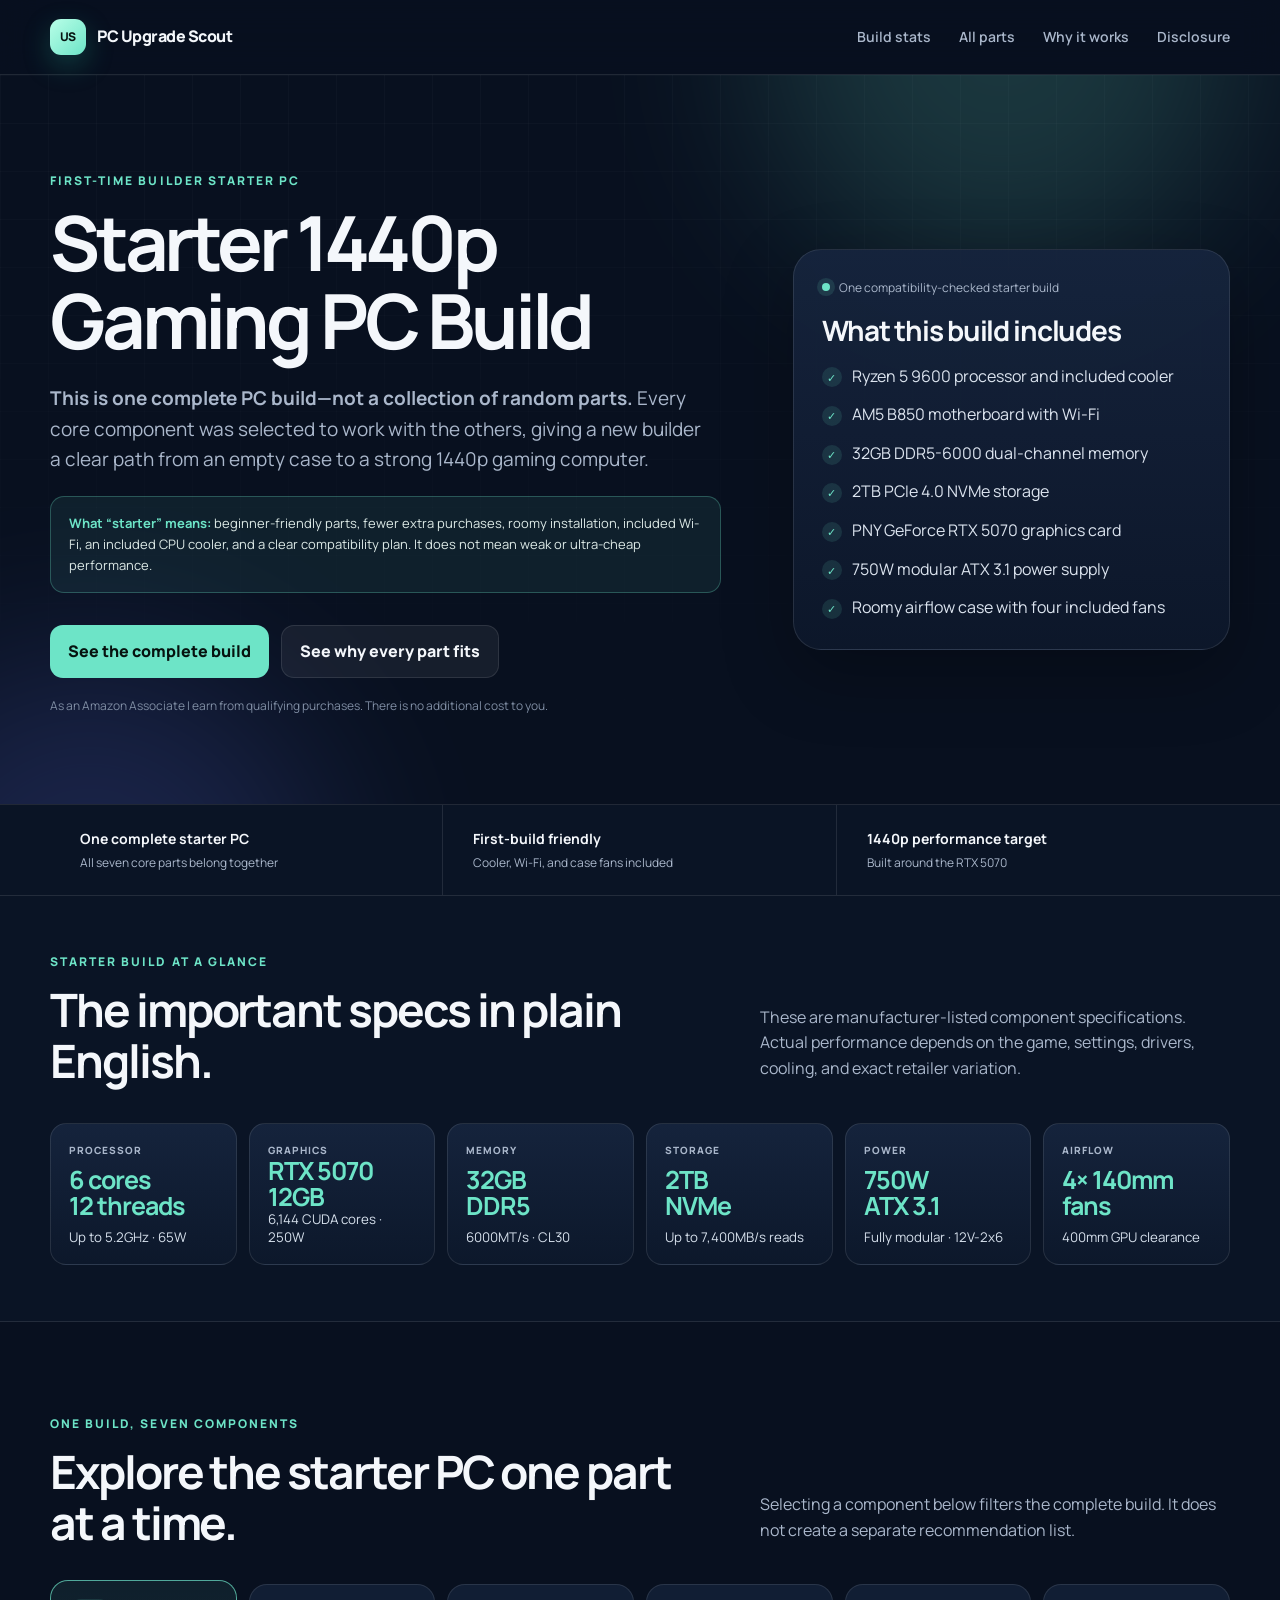
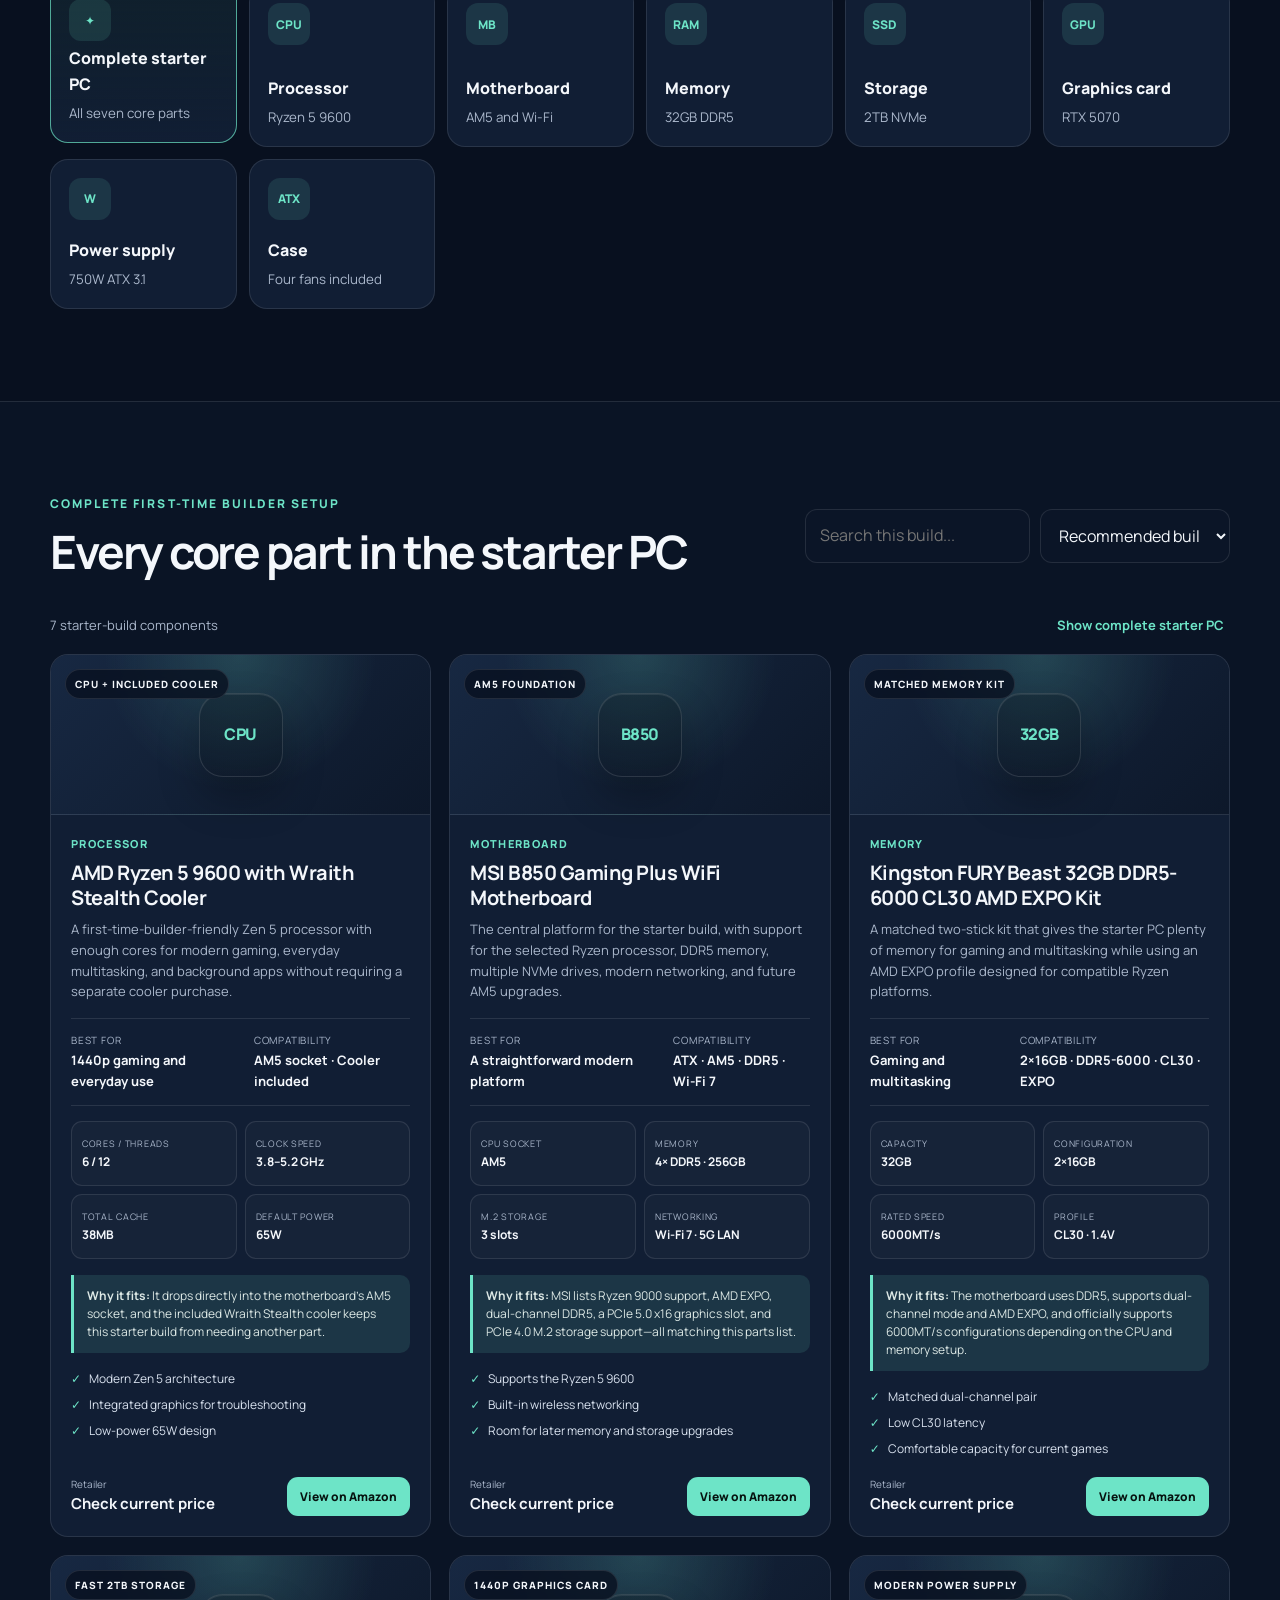
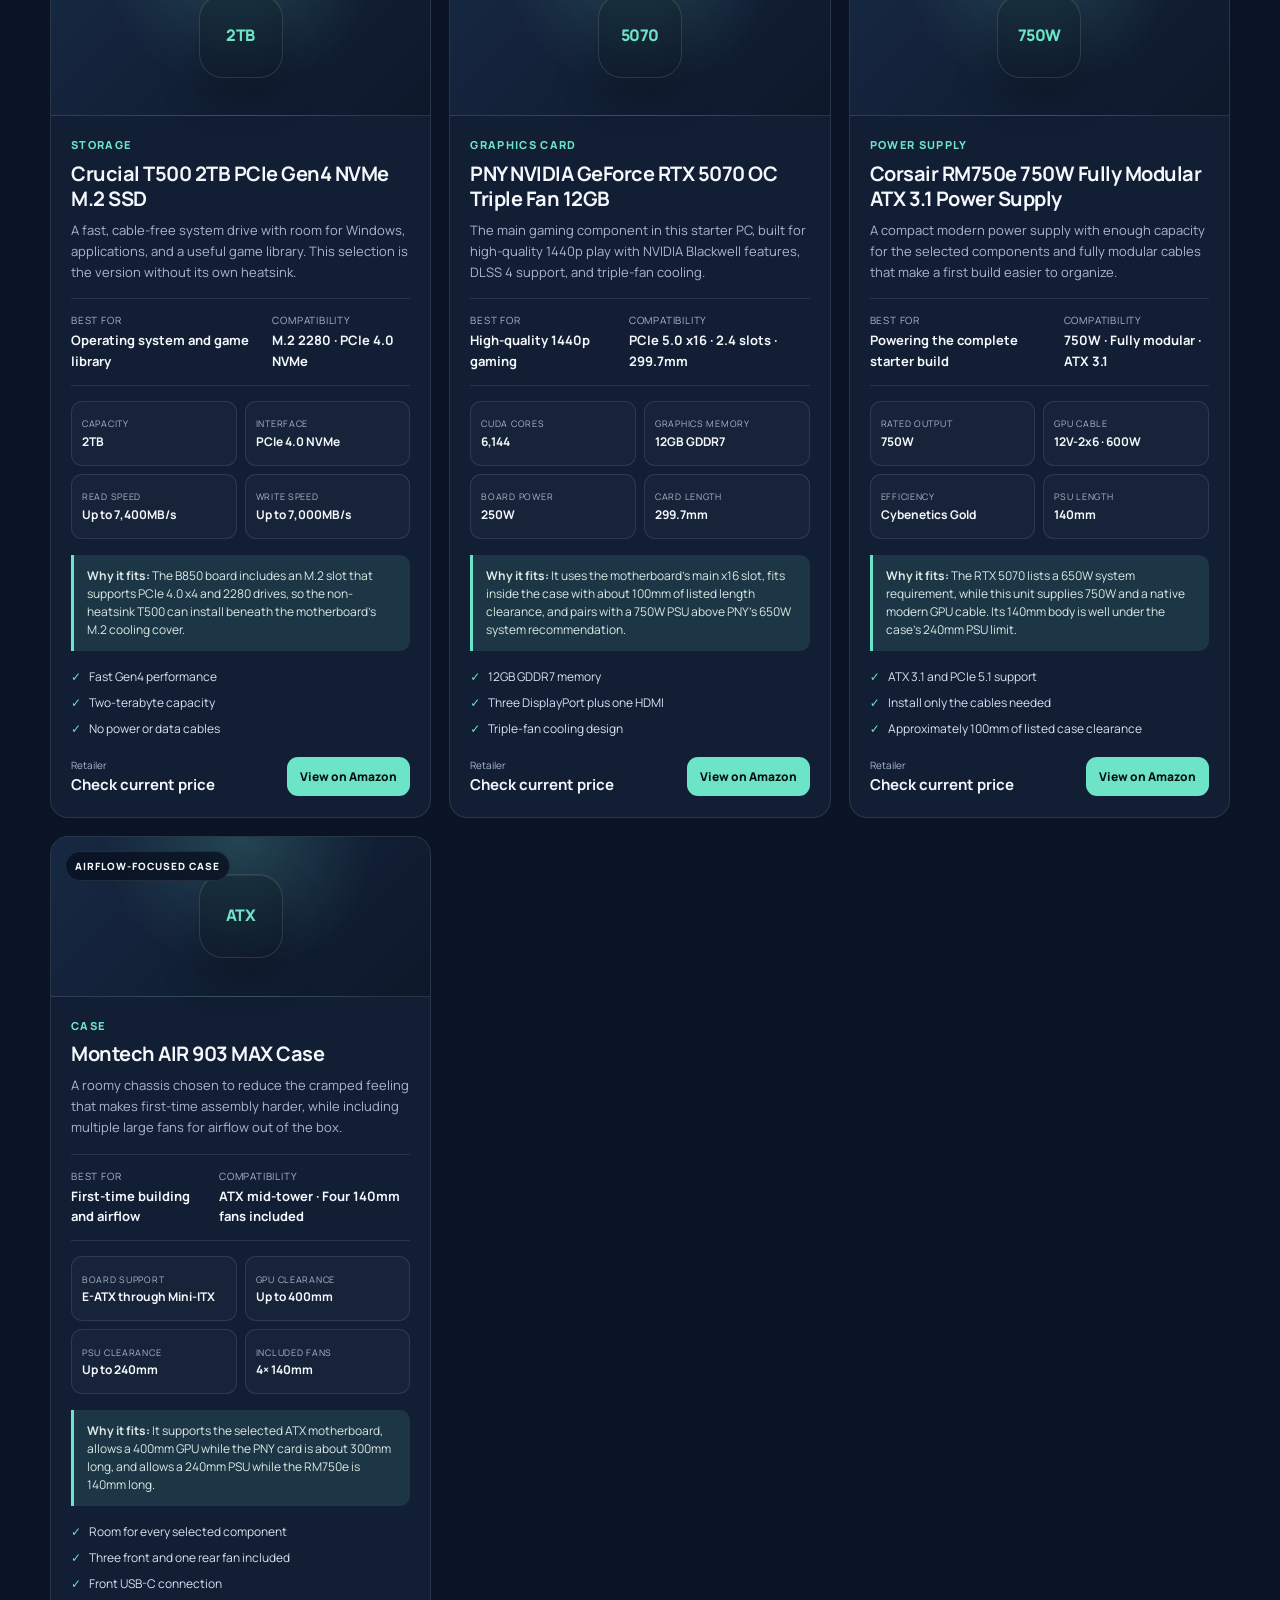
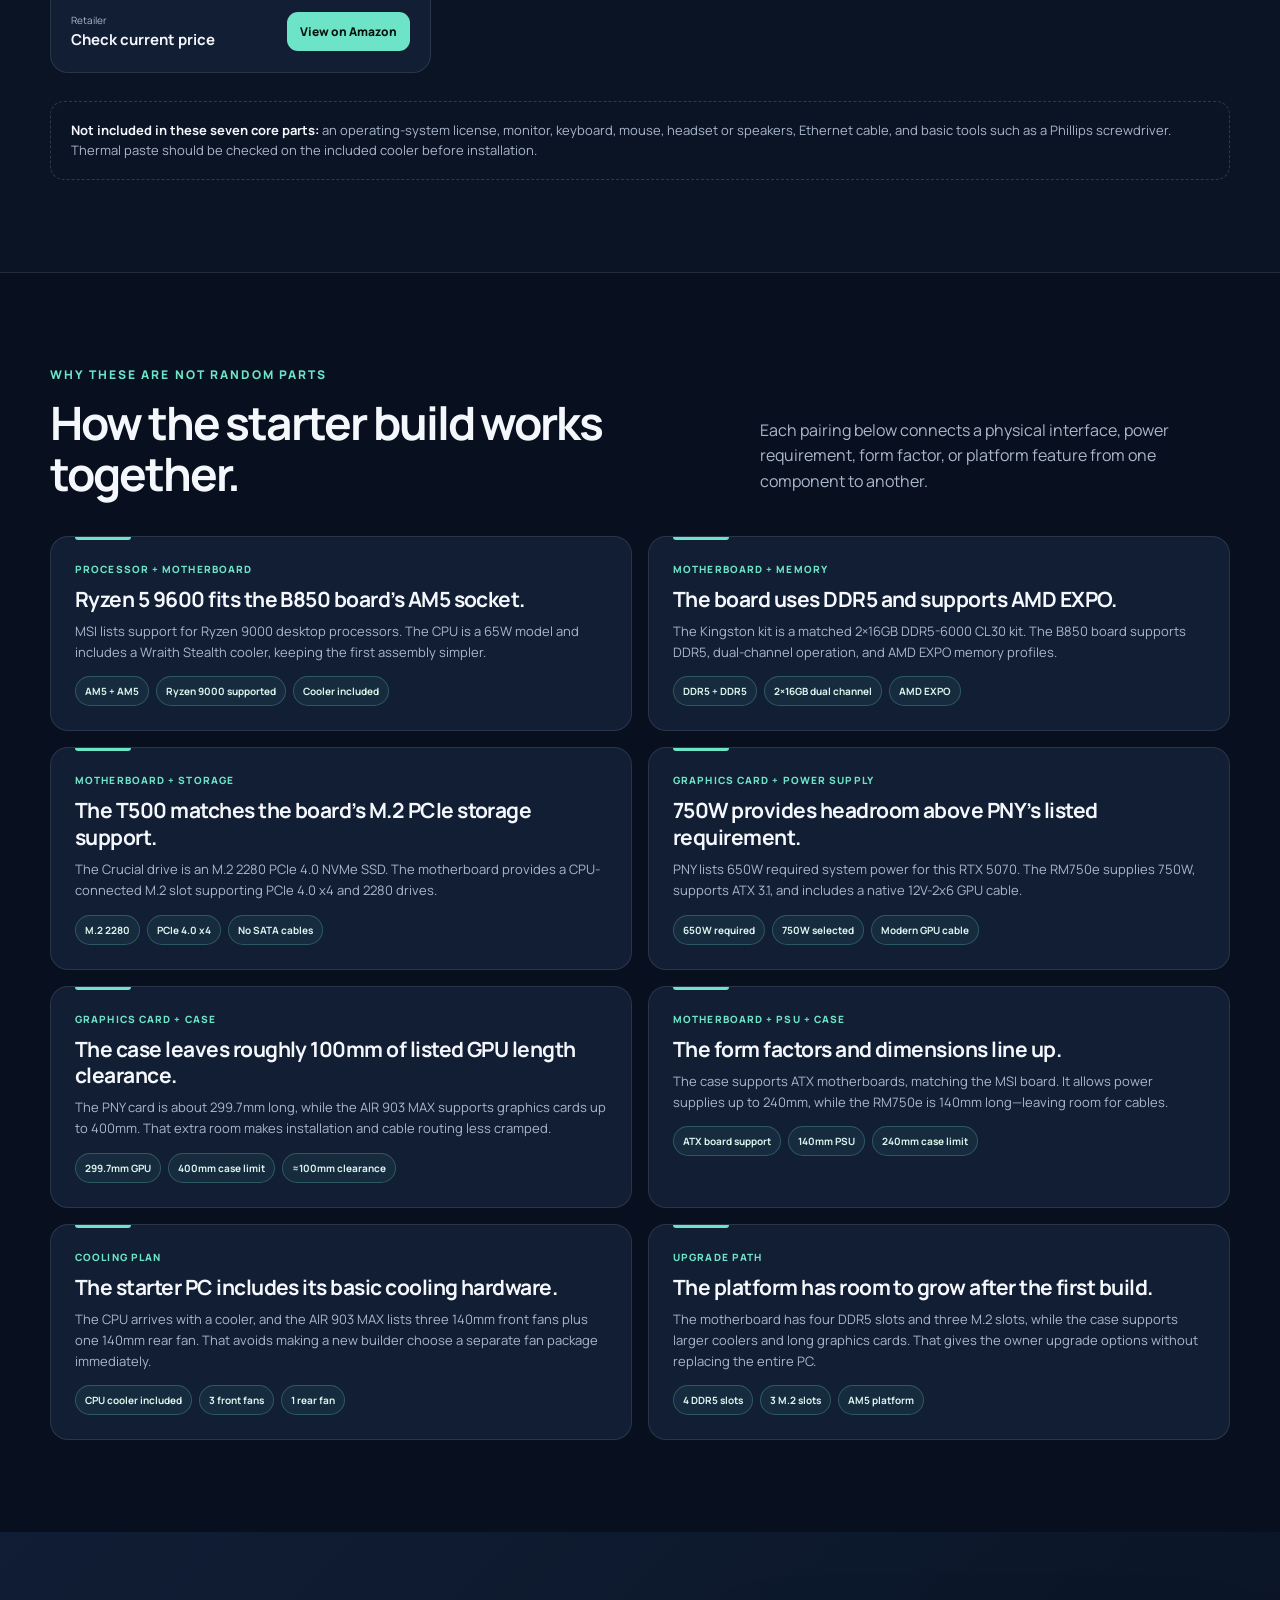
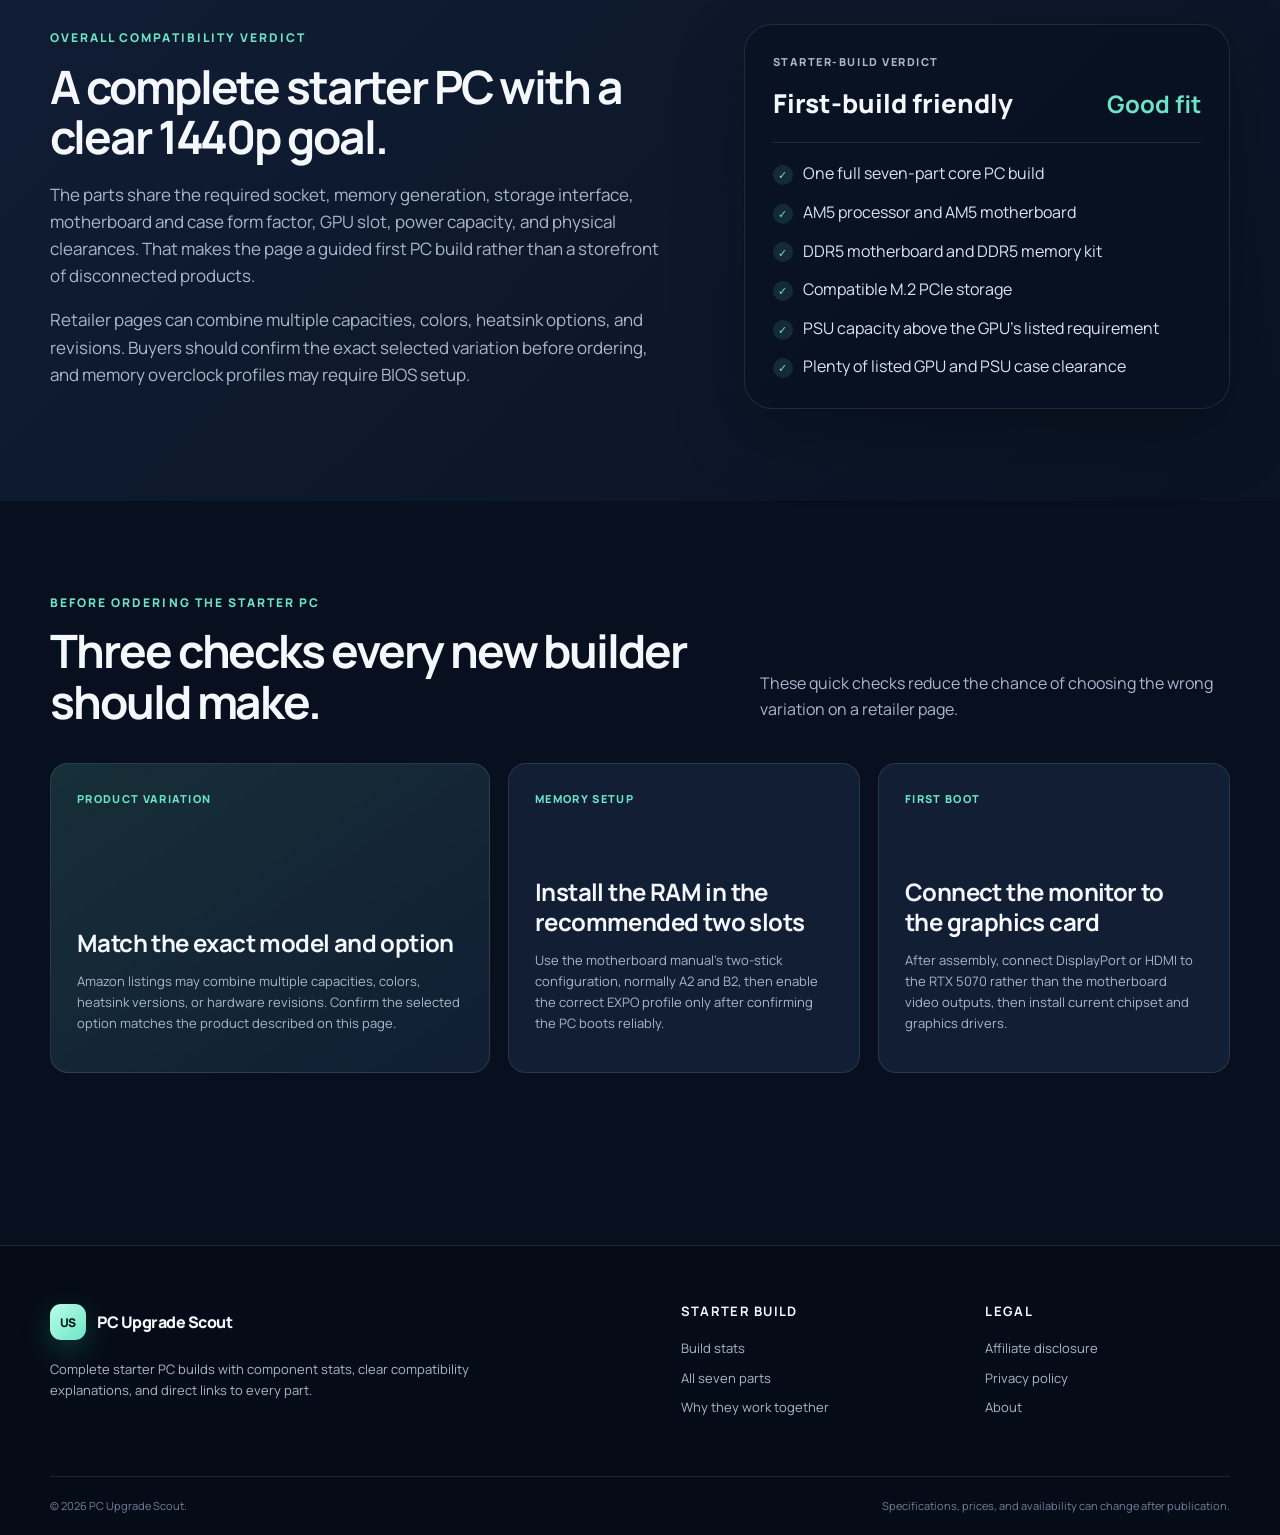
==== commit 4e054ba1: "Clarify starter PC build and add specs overview" ====
--- a/index.html
+++ b/index.html
@@ -3,14 +3,15 @@
 <head>
   <meta charset="utf-8" />
   <meta name="viewport" content="width=device-width, initial-scale=1" />
-  <meta name="description" content="A beginner-friendly 1440p gaming PC parts list with compatibility notes and direct links to each component." />
+  <meta name="description" content="One complete starter 1440p gaming PC build for first-time builders, with component stats, compatibility explanations, and links to every part." />
   <meta name="theme-color" content="#08101f" />
-  <title>Beginner 1440p Gaming PC Build | PC Upgrade Scout</title>
+  <title>Starter 1440p Gaming PC Build | PC Upgrade Scout</title>
   <link rel="icon" href="favicon.svg" type="image/svg+xml" />
   <link rel="preconnect" href="https://fonts.googleapis.com" />
   <link rel="preconnect" href="https://fonts.gstatic.com" crossorigin />
   <link href="https://fonts.googleapis.com/css2?family=Manrope:wght@400;500;600;700;800&display=swap" rel="stylesheet" />
   <link rel="stylesheet" href="styles.css" />
+  <link rel="stylesheet" href="build.css" />
   <script defer src="app.js"></script>
 </head>
 <body>
@@ -24,9 +25,9 @@
       </a>
       <button class="menu-button" id="menuButton" aria-expanded="false" aria-controls="mainNav">Menu</button>
       <nav class="main-nav" id="mainNav" aria-label="Primary navigation">
-        <a href="#recommendations">Build parts</a>
-        <a href="#categories">Components</a>
-        <a href="#compatibility">Compatibility</a>
+        <a href="#build-stats">Build stats</a>
+        <a href="#recommendations">All parts</a>
+        <a href="#pairings">Why it works</a>
         <a href="affiliate-disclosure.html">Disclosure</a>
       </nav>
     </div>
@@ -38,12 +39,13 @@
       <div class="hero-glow hero-glow-two"></div>
       <div class="container hero-grid">
         <div class="hero-copy">
-          <div class="eyebrow">Complete beginner parts list</div>
-          <h1>Beginner 1440p Gaming PC Build</h1>
-          <p class="hero-lede">Seven compatible core components built around a Ryzen 5 9600 and PNY GeForce RTX 5070. No separate CPU cooler is required, Wi-Fi is included, and every part can be purchased individually.</p>
+          <div class="eyebrow">First-time builder starter PC</div>
+          <h1>Starter 1440p Gaming PC Build</h1>
+          <p class="hero-lede"><strong>This is one complete PC build—not a collection of random parts.</strong> Every core component was selected to work with the others, giving a new builder a clear path from an empty case to a strong 1440p gaming computer.</p>
+          <div class="starter-callout"><strong>What “starter” means:</strong> beginner-friendly parts, fewer extra purchases, roomy installation, included Wi-Fi, an included CPU cooler, and a clear compatibility plan. It does not mean weak or ultra-cheap performance.</div>
           <div class="hero-actions">
-            <a class="button button-primary" href="#recommendations">See all seven parts</a>
-            <a class="button button-secondary" href="#compatibility">Why they work together</a>
+            <a class="button button-primary" href="#recommendations">See the complete build</a>
+            <a class="button button-secondary" href="#pairings">See why every part fits</a>
           </div>
           <p class="affiliate-note">As an Amazon Associate I earn from qualifying purchases. There is no additional cost to you.</p>
         </div>
@@ -51,16 +53,17 @@
         <aside class="hero-panel" aria-labelledby="buildSummaryTitle">
           <div class="panel-topline">
             <span class="status-dot"></span>
-            <span>Compatibility-checked foundation</span>
-          </div>
-          <h2 id="buildSummaryTitle">Build summary</h2>
+            <span>One compatibility-checked starter build</span>
+          </div>
+          <h2 id="buildSummaryTitle">What this build includes</h2>
           <ul class="check-list">
-            <li>Target: high-quality 1440p gaming</li>
-            <li>Platform: AMD AM5 with DDR5 memory</li>
-            <li>Memory: 32GB dual-channel kit</li>
-            <li>Storage: 2TB PCIe 4.0 NVMe SSD</li>
-            <li>Networking: motherboard Wi-Fi included</li>
-            <li>Cooling: CPU cooler included in the box</li>
+            <li>Ryzen 5 9600 processor and included cooler</li>
+            <li>AM5 B850 motherboard with Wi-Fi</li>
+            <li>32GB DDR5-6000 dual-channel memory</li>
+            <li>2TB PCIe 4.0 NVMe storage</li>
+            <li>PNY GeForce RTX 5070 graphics card</li>
+            <li>750W modular ATX 3.1 power supply</li>
+            <li>Roomy airflow case with four included fans</li>
           </ul>
         </aside>
       </div>
@@ -68,9 +71,29 @@
 
     <section class="trust-strip" aria-label="Build advantages">
       <div class="container trust-grid">
-        <div><strong>One complete build</strong><span>No random incompatible parts</span></div>
-        <div><strong>Beginner focused</strong><span>Fewer add-ons to choose</span></div>
-        <div><strong>Current prices</strong><span>Checked directly at Amazon</span></div>
+        <div><strong>One complete starter PC</strong><span>All seven core parts belong together</span></div>
+        <div><strong>First-build friendly</strong><span>Cooler, Wi-Fi, and case fans included</span></div>
+        <div><strong>1440p performance target</strong><span>Built around the RTX 5070</span></div>
+      </div>
+    </section>
+
+    <section class="build-stats-section" id="build-stats">
+      <div class="container">
+        <div class="section-heading">
+          <div>
+            <div class="eyebrow">Starter build at a glance</div>
+            <h2>The important specs in plain English.</h2>
+          </div>
+          <p>These are manufacturer-listed component specifications. Actual performance depends on the game, settings, drivers, cooling, and exact retailer variation.</p>
+        </div>
+        <div class="build-stats-grid">
+          <div class="build-stat-card"><span>Processor</span><strong>6 cores<br />12 threads</strong><small>Up to 5.2GHz · 65W</small></div>
+          <div class="build-stat-card"><span>Graphics</span><strong>RTX 5070<br />12GB</strong><small>6,144 CUDA cores · 250W</small></div>
+          <div class="build-stat-card"><span>Memory</span><strong>32GB<br />DDR5</strong><small>6000MT/s · CL30</small></div>
+          <div class="build-stat-card"><span>Storage</span><strong>2TB<br />NVMe</strong><small>Up to 7,400MB/s reads</small></div>
+          <div class="build-stat-card"><span>Power</span><strong>750W<br />ATX 3.1</strong><small>Fully modular · 12V-2x6</small></div>
+          <div class="build-stat-card"><span>Airflow</span><strong>4× 140mm<br />fans</strong><small>400mm GPU clearance</small></div>
+        </div>
       </div>
     </section>
 
@@ -78,14 +101,14 @@
       <div class="container">
         <div class="section-heading">
           <div>
-            <div class="eyebrow">Jump to a component</div>
-            <h2>Explore the build one part at a time.</h2>
-          </div>
-          <p>Select a category to isolate that component below.</p>
+            <div class="eyebrow">One build, seven components</div>
+            <h2>Explore the starter PC one part at a time.</h2>
+          </div>
+          <p>Selecting a component below filters the complete build. It does not create a separate recommendation list.</p>
         </div>
         <div class="category-grid" id="categoryGrid">
           <button class="category-card active" data-category="all" type="button">
-            <span class="category-icon">✦</span><span>Complete build</span><small>All seven parts</small>
+            <span class="category-icon">✦</span><span>Complete starter PC</span><small>All seven core parts</small>
           </button>
           <button class="category-card" data-category="cpu" type="button">
             <span class="category-icon">CPU</span><span>Processor</span><small>Ryzen 5 9600</small>
@@ -106,7 +129,7 @@
             <span class="category-icon">W</span><span>Power supply</span><small>750W ATX 3.1</small>
           </button>
           <button class="category-card" data-category="case" type="button">
-            <span class="category-icon">ATX</span><span>Case</span><small>Airflow focused</small>
+            <span class="category-icon">ATX</span><span>Case</span><small>Four fans included</small>
           </button>
         </div>
       </div>
@@ -116,12 +139,12 @@
       <div class="container">
         <div class="section-heading recommendation-heading">
           <div>
-            <div class="eyebrow">Beginner 1440p build</div>
-            <h2>The complete parts list</h2>
+            <div class="eyebrow">Complete first-time builder setup</div>
+            <h2>Every core part in the starter PC</h2>
           </div>
           <div class="filter-wrap">
             <label class="sr-only" for="productSearch">Search build components</label>
-            <input id="productSearch" type="search" placeholder="Search components..." autocomplete="off" />
+            <input id="productSearch" type="search" placeholder="Search this build..." autocomplete="off" />
             <label class="sr-only" for="sortProducts">Sort build components</label>
             <select id="sortProducts">
               <option value="build-order">Recommended build order</option>
@@ -130,11 +153,82 @@
           </div>
         </div>
 
-        <div class="results-line"><span id="resultsCount">0 build components</span><button id="clearFilters" class="text-button" type="button">Show complete build</button></div>
+        <div class="results-line"><span id="resultsCount">0 starter-build components</span><button id="clearFilters" class="text-button" type="button">Show complete starter PC</button></div>
         <div class="product-grid" id="productGrid"></div>
         <div class="empty-state" id="emptyState" hidden>
-          <h3>No matching component</h3>
-          <p>Try another category or search term.</p>
+          <h3>No matching starter-build component</h3>
+          <p>Try another component or search term.</p>
+        </div>
+        <div class="not-included"><strong>Not included in these seven core parts:</strong> an operating-system license, monitor, keyboard, mouse, headset or speakers, Ethernet cable, and basic tools such as a Phillips screwdriver. Thermal paste should be checked on the included cooler before installation.</div>
+      </div>
+    </section>
+
+    <section class="section pairing-section" id="pairings">
+      <div class="container">
+        <div class="section-heading">
+          <div>
+            <div class="eyebrow">Why these are not random parts</div>
+            <h2>How the starter build works together.</h2>
+          </div>
+          <p>Each pairing below connects a physical interface, power requirement, form factor, or platform feature from one component to another.</p>
+        </div>
+
+        <div class="pairing-grid">
+          <article class="pairing-card">
+            <div class="pairing-label">Processor + motherboard</div>
+            <h3>Ryzen 5 9600 fits the B850 board’s AM5 socket.</h3>
+            <p>MSI lists support for Ryzen 9000 desktop processors. The CPU is a 65W model and includes a Wraith Stealth cooler, keeping the first assembly simpler.</p>
+            <div class="pairing-facts"><span>AM5 + AM5</span><span>Ryzen 9000 supported</span><span>Cooler included</span></div>
+          </article>
+
+          <article class="pairing-card">
+            <div class="pairing-label">Motherboard + memory</div>
+            <h3>The board uses DDR5 and supports AMD EXPO.</h3>
+            <p>The Kingston kit is a matched 2×16GB DDR5-6000 CL30 kit. The B850 board supports DDR5, dual-channel operation, and AMD EXPO memory profiles.</p>
+            <div class="pairing-facts"><span>DDR5 + DDR5</span><span>2×16GB dual channel</span><span>AMD EXPO</span></div>
+          </article>
+
+          <article class="pairing-card">
+            <div class="pairing-label">Motherboard + storage</div>
+            <h3>The T500 matches the board’s M.2 PCIe storage support.</h3>
+            <p>The Crucial drive is an M.2 2280 PCIe 4.0 NVMe SSD. The motherboard provides a CPU-connected M.2 slot supporting PCIe 4.0 x4 and 2280 drives.</p>
+            <div class="pairing-facts"><span>M.2 2280</span><span>PCIe 4.0 x4</span><span>No SATA cables</span></div>
+          </article>
+
+          <article class="pairing-card">
+            <div class="pairing-label">Graphics card + power supply</div>
+            <h3>750W provides headroom above PNY’s listed requirement.</h3>
+            <p>PNY lists 650W required system power for this RTX 5070. The RM750e supplies 750W, supports ATX 3.1, and includes a native 12V-2x6 GPU cable.</p>
+            <div class="pairing-facts"><span>650W required</span><span>750W selected</span><span>Modern GPU cable</span></div>
+          </article>
+
+          <article class="pairing-card">
+            <div class="pairing-label">Graphics card + case</div>
+            <h3>The case leaves roughly 100mm of listed GPU length clearance.</h3>
+            <p>The PNY card is about 299.7mm long, while the AIR 903 MAX supports graphics cards up to 400mm. That extra room makes installation and cable routing less cramped.</p>
+            <div class="pairing-facts"><span>299.7mm GPU</span><span>400mm case limit</span><span>≈100mm clearance</span></div>
+          </article>
+
+          <article class="pairing-card">
+            <div class="pairing-label">Motherboard + PSU + case</div>
+            <h3>The form factors and dimensions line up.</h3>
+            <p>The case supports ATX motherboards, matching the MSI board. It allows power supplies up to 240mm, while the RM750e is 140mm long—leaving room for cables.</p>
+            <div class="pairing-facts"><span>ATX board support</span><span>140mm PSU</span><span>240mm case limit</span></div>
+          </article>
+
+          <article class="pairing-card">
+            <div class="pairing-label">Cooling plan</div>
+            <h3>The starter PC includes its basic cooling hardware.</h3>
+            <p>The CPU arrives with a cooler, and the AIR 903 MAX lists three 140mm front fans plus one 140mm rear fan. That avoids making a new builder choose a separate fan package immediately.</p>
+            <div class="pairing-facts"><span>CPU cooler included</span><span>3 front fans</span><span>1 rear fan</span></div>
+          </article>
+
+          <article class="pairing-card">
+            <div class="pairing-label">Upgrade path</div>
+            <h3>The platform has room to grow after the first build.</h3>
+            <p>The motherboard has four DDR5 slots and three M.2 slots, while the case supports larger coolers and long graphics cards. That gives the owner upgrade options without replacing the entire PC.</p>
+            <div class="pairing-facts"><span>4 DDR5 slots</span><span>3 M.2 slots</span><span>AM5 platform</span></div>
+          </article>
         </div>
       </div>
     </section>
@@ -142,21 +236,21 @@
     <section class="section comparison-section" id="compatibility">
       <div class="container comparison-grid">
         <div>
-          <div class="eyebrow">Why this combination works</div>
-          <h2>A modern AM5 platform with sensible supporting parts.</h2>
-          <p>The Ryzen 5 9600 uses the AM5 socket supported by the MSI B850 motherboard. The board uses DDR5 memory and supports AMD EXPO, matching the selected Kingston kit. The SSD uses a standard M.2 NVMe connection, while the 750W ATX 3.1 power supply is paired with the RTX 5070.</p>
-          <p>Exact memory-profile stability, firmware versions, retailer substitutions, and physical revisions can vary. Confirm the model shown on Amazon before ordering.</p>
+          <div class="eyebrow">Overall compatibility verdict</div>
+          <h2>A complete starter PC with a clear 1440p goal.</h2>
+          <p>The parts share the required socket, memory generation, storage interface, motherboard and case form factor, GPU slot, power capacity, and physical clearances. That makes the page a guided first PC build rather than a storefront of disconnected products.</p>
+          <p>Retailer pages can combine multiple capacities, colors, heatsink options, and revisions. Buyers should confirm the exact selected variation before ordering, and memory overclock profiles may require BIOS setup.</p>
         </div>
         <div class="verdict-card">
-          <div class="verdict-label">Build verdict</div>
-          <div class="verdict-score"><span>Beginner friendly</span><strong>Good fit</strong></div>
+          <div class="verdict-label">Starter-build verdict</div>
+          <div class="verdict-score"><span>First-build friendly</span><strong>Good fit</strong></div>
           <ul class="check-list">
-            <li>CPU and motherboard share the AM5 socket</li>
-            <li>Motherboard and memory both use DDR5</li>
-            <li>CPU cooler is included</li>
-            <li>Wi-Fi is built into the motherboard</li>
-            <li>Case supports the selected ATX motherboard</li>
-            <li>PSU is fully modular for easier cable management</li>
+            <li>One full seven-part core PC build</li>
+            <li>AM5 processor and AM5 motherboard</li>
+            <li>DDR5 motherboard and DDR5 memory kit</li>
+            <li>Compatible M.2 PCIe storage</li>
+            <li>PSU capacity above the GPU’s listed requirement</li>
+            <li>Plenty of listed GPU and PSU case clearance</li>
           </ul>
         </div>
       </div>
@@ -166,26 +260,26 @@
       <div class="container">
         <div class="section-heading">
           <div>
-            <div class="eyebrow">Before you order</div>
+            <div class="eyebrow">Before ordering the starter PC</div>
             <h2>Three checks every new builder should make.</h2>
           </div>
-          <p>These quick checks reduce the chance of selecting the wrong variation on a retailer page.</p>
+          <p>These quick checks reduce the chance of choosing the wrong variation on a retailer page.</p>
         </div>
         <div class="guide-grid">
           <article class="guide-card guide-card-featured">
             <div class="guide-tag">Product variation</div>
-            <h3>Match the exact model name</h3>
-            <p>Amazon listings may combine multiple capacities, colors, heatsink options, or component revisions. Confirm the selected option matches the name on this page.</p>
+            <h3>Match the exact model and option</h3>
+            <p>Amazon listings may combine multiple capacities, colors, heatsink versions, or hardware revisions. Confirm the selected option matches the product described on this page.</p>
           </article>
           <article class="guide-card">
             <div class="guide-tag">Memory setup</div>
-            <h3>Install the RAM as a matched pair</h3>
-            <p>Use the motherboard-recommended two-stick slots, then enable the appropriate EXPO profile after the system is stable.</p>
+            <h3>Install the RAM in the recommended two slots</h3>
+            <p>Use the motherboard manual’s two-stick configuration, normally A2 and B2, then enable the correct EXPO profile only after confirming the PC boots reliably.</p>
           </article>
           <article class="guide-card">
             <div class="guide-tag">First boot</div>
             <h3>Connect the monitor to the graphics card</h3>
-            <p>After assembly, connect DisplayPort or HDMI to the RTX 5070 rather than the motherboard video outputs.</p>
+            <p>After assembly, connect DisplayPort or HDMI to the RTX 5070 rather than the motherboard video outputs, then install current chipset and graphics drivers.</p>
           </article>
         </div>
       </div>
@@ -196,13 +290,13 @@
     <div class="container footer-grid">
       <div>
         <a class="brand footer-brand" href="index.html"><span class="brand-mark">US</span><span>PC Upgrade Scout</span></a>
-        <p>Beginner-friendly PC parts lists with clear compatibility explanations and honest purchasing notes.</p>
+        <p>Complete starter PC builds with component stats, clear compatibility explanations, and direct links to every part.</p>
       </div>
       <div>
-        <h2>Explore</h2>
-        <a href="#recommendations">Build parts</a>
-        <a href="#categories">Components</a>
-        <a href="#compatibility">Compatibility</a>
+        <h2>Starter build</h2>
+        <a href="#build-stats">Build stats</a>
+        <a href="#recommendations">All seven parts</a>
+        <a href="#pairings">Why they work together</a>
       </div>
       <div>
         <h2>Legal</h2>
@@ -213,7 +307,7 @@
     </div>
     <div class="container footer-bottom">
       <span>© <span id="currentYear"></span> PC Upgrade Scout.</span>
-      <span>Prices and availability can change after publication.</span>
+      <span>Specifications, prices, and availability can change after publication.</span>
     </div>
   </footer>
 </body>
--- a/build.css
+++ b/build.css
@@ -0,0 +1,202 @@
+.starter-callout {
+  margin-top: 22px;
+  padding: 16px 18px;
+  border: 1px solid rgba(109, 228, 199, 0.28);
+  border-radius: 14px;
+  background: rgba(109, 228, 199, 0.08);
+  color: #dce9e6;
+  font-size: 13px;
+}
+
+.starter-callout strong {
+  color: var(--accent);
+}
+
+.build-stats-section {
+  padding: 56px 0;
+  background: #0a1425;
+  border-bottom: 1px solid var(--line);
+}
+
+.build-stats-grid {
+  display: grid;
+  grid-template-columns: repeat(6, minmax(0, 1fr));
+  gap: 12px;
+}
+
+.build-stat-card {
+  min-height: 132px;
+  padding: 18px;
+  border: 1px solid var(--line);
+  border-radius: 16px;
+  background: linear-gradient(180deg, rgba(22, 36, 61, 0.95), rgba(13, 24, 43, 0.95));
+  display: flex;
+  flex-direction: column;
+  justify-content: space-between;
+}
+
+.build-stat-card span {
+  color: var(--muted);
+  font-size: 10px;
+  font-weight: 800;
+  letter-spacing: 0.1em;
+  text-transform: uppercase;
+}
+
+.build-stat-card strong {
+  color: var(--accent);
+  font-size: 25px;
+  line-height: 1.05;
+  letter-spacing: -0.04em;
+}
+
+.build-stat-card small {
+  color: #d5dfeb;
+  line-height: 1.35;
+}
+
+.product-specs {
+  display: grid;
+  grid-template-columns: repeat(2, minmax(0, 1fr));
+  gap: 8px;
+  margin: 0 0 16px;
+}
+
+.product-spec {
+  min-height: 65px;
+  padding: 10px;
+  border: 1px solid var(--line);
+  border-radius: 11px;
+  background: rgba(255, 255, 255, 0.025);
+  display: grid;
+  align-content: center;
+  gap: 2px;
+}
+
+.product-spec span {
+  color: var(--muted);
+  font-size: 9px;
+  text-transform: uppercase;
+  letter-spacing: 0.08em;
+}
+
+.product-spec strong {
+  font-size: 12px;
+  line-height: 1.3;
+}
+
+.pairing-note {
+  margin: 0 0 16px;
+  padding: 12px 13px;
+  border-left: 3px solid var(--accent);
+  border-radius: 0 10px 10px 0;
+  background: var(--accent-soft);
+  color: #dce8e5;
+  font-size: 12px;
+  line-height: 1.5;
+}
+
+.pairing-section {
+  background: #08101f;
+}
+
+.pairing-grid {
+  display: grid;
+  grid-template-columns: repeat(2, minmax(0, 1fr));
+  gap: 16px;
+}
+
+.pairing-card {
+  position: relative;
+  padding: 24px;
+  border: 1px solid var(--line);
+  border-radius: var(--radius-md);
+  background: var(--surface);
+}
+
+.pairing-card::before {
+  content: "";
+  position: absolute;
+  left: 24px;
+  top: 0;
+  width: 56px;
+  height: 3px;
+  border-radius: 0 0 999px 999px;
+  background: var(--accent);
+}
+
+.pairing-label {
+  margin-bottom: 9px;
+  color: var(--accent);
+  font-size: 10px;
+  font-weight: 800;
+  letter-spacing: 0.11em;
+  text-transform: uppercase;
+}
+
+.pairing-card h3 {
+  margin-bottom: 9px;
+  font-size: 21px;
+}
+
+.pairing-card p {
+  margin-bottom: 14px;
+  color: var(--muted);
+  font-size: 13px;
+}
+
+.pairing-facts {
+  display: flex;
+  flex-wrap: wrap;
+  gap: 7px;
+}
+
+.pairing-facts span {
+  padding: 6px 9px;
+  border: 1px solid rgba(109, 228, 199, 0.25);
+  border-radius: 999px;
+  background: rgba(109, 228, 199, 0.07);
+  color: #d9f5ed;
+  font-size: 10px;
+  font-weight: 700;
+}
+
+.not-included {
+  margin-top: 28px;
+  padding: 18px 20px;
+  border: 1px dashed rgba(255, 255, 255, 0.16);
+  border-radius: 14px;
+  color: var(--muted);
+  font-size: 13px;
+}
+
+.not-included strong {
+  color: var(--text);
+}
+
+@media (max-width: 1050px) {
+  .build-stats-grid {
+    grid-template-columns: repeat(3, minmax(0, 1fr));
+  }
+}
+
+@media (max-width: 760px) {
+  .build-stats-grid,
+  .pairing-grid {
+    grid-template-columns: 1fr;
+  }
+
+  .product-specs {
+    grid-template-columns: 1fr 1fr;
+  }
+
+  .build-stat-card {
+    min-height: 112px;
+  }
+}
+
+@media (max-width: 430px) {
+  .product-specs {
+    grid-template-columns: 1fr;
+  }
+}
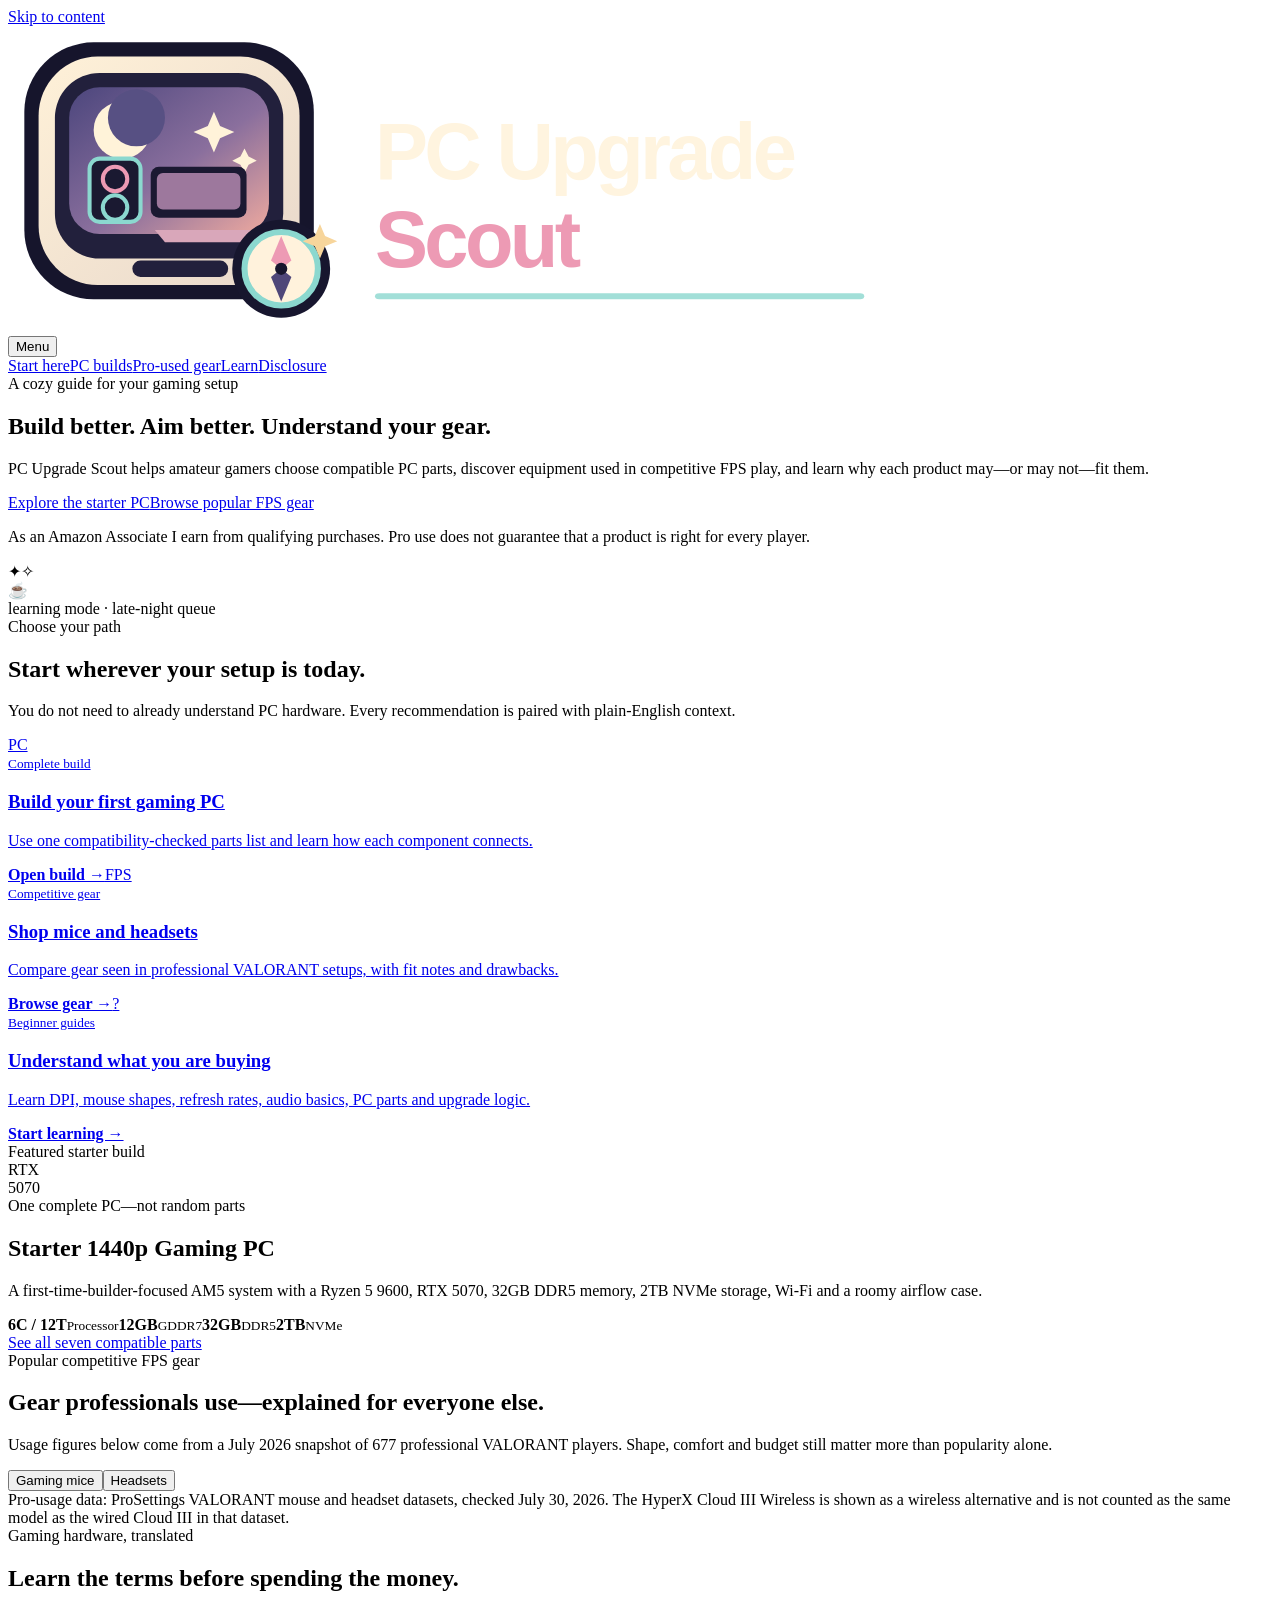
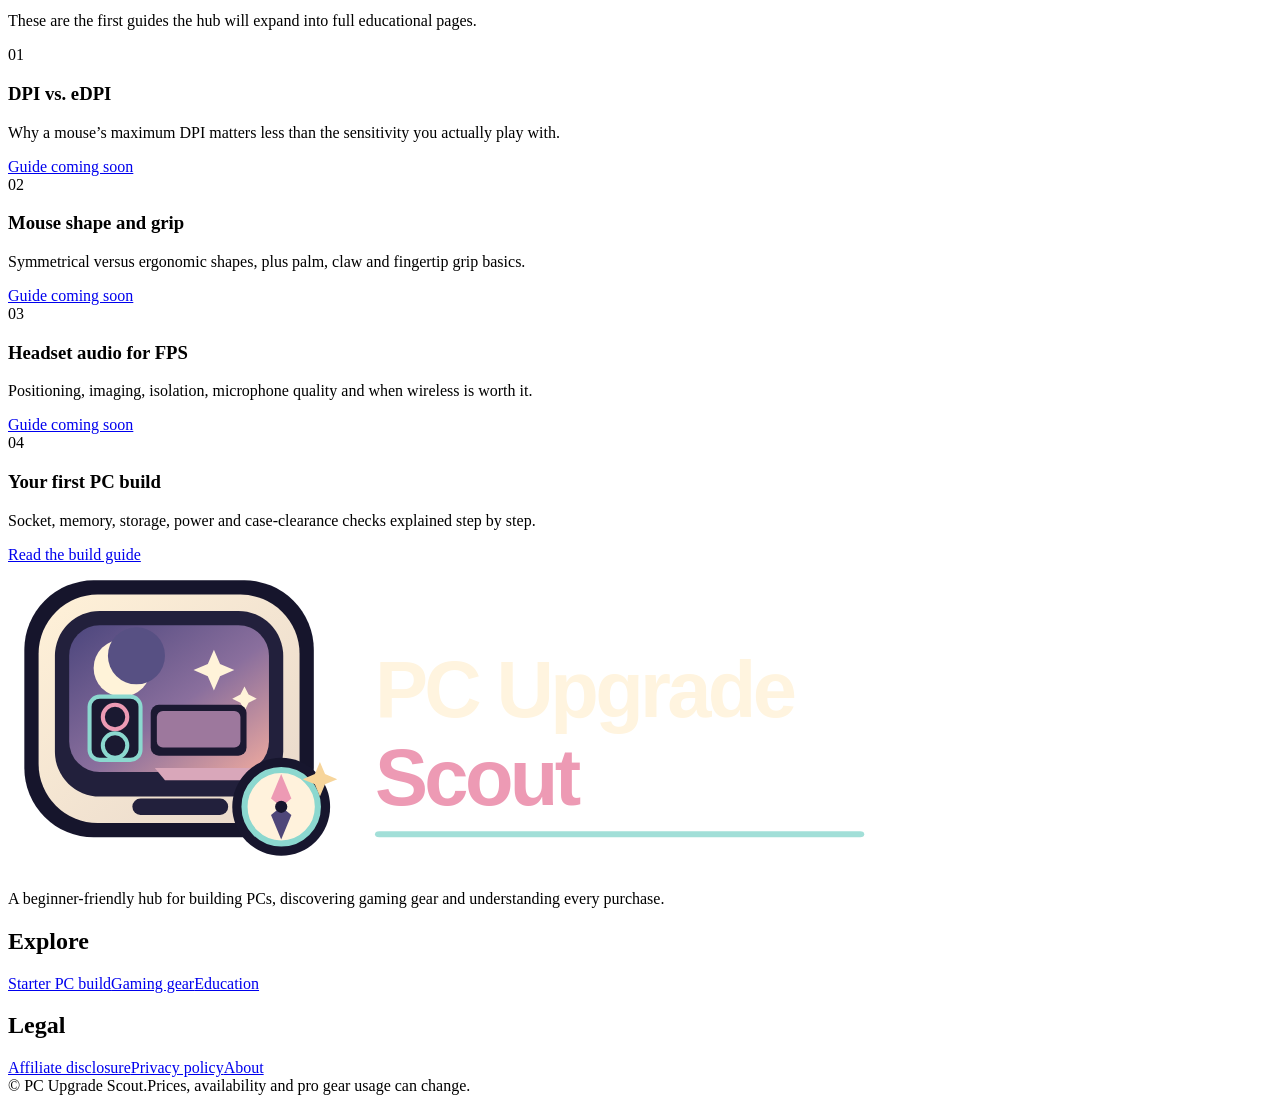
==== commit ed520bbd: "Rebrand homepage as beginner gaming hub" ====
--- a/index.html
+++ b/index.html
@@ -3,312 +3,32 @@
 <head>
   <meta charset="utf-8" />
   <meta name="viewport" content="width=device-width, initial-scale=1" />
-  <meta name="description" content="One complete starter 1440p gaming PC build for first-time builders, with component stats, compatibility explanations, and links to every part." />
-  <meta name="theme-color" content="#08101f" />
-  <title>Starter 1440p Gaming PC Build | PC Upgrade Scout</title>
+  <meta name="description" content="PC Upgrade Scout helps amateur gamers build compatible PCs, discover competitive gaming gear, and understand what every component does." />
+  <meta name="theme-color" content="#17152a" />
+  <title>PC Upgrade Scout | Build, Gear Up, Learn</title>
   <link rel="icon" href="favicon.svg" type="image/svg+xml" />
   <link rel="preconnect" href="https://fonts.googleapis.com" />
   <link rel="preconnect" href="https://fonts.gstatic.com" crossorigin />
-  <link href="https://fonts.googleapis.com/css2?family=Manrope:wght@400;500;600;700;800&display=swap" rel="stylesheet" />
-  <link rel="stylesheet" href="styles.css" />
-  <link rel="stylesheet" href="build.css" />
-  <script defer src="app.js"></script>
+  <link href="https://fonts.googleapis.com/css2?family=Manrope:wght@400;500;600;700;800&family=Zen+Maru+Gothic:wght@500;700&display=swap" rel="stylesheet" />
+  <link rel="stylesheet" href="hub.css" />
+  <script defer src="hub.js"></script>
 </head>
 <body>
   <a class="skip-link" href="#main">Skip to content</a>
-
   <header class="site-header">
     <div class="container nav-wrap">
-      <a class="brand" href="index.html" aria-label="PC Upgrade Scout home">
-        <span class="brand-mark" aria-hidden="true">US</span>
-        <span>PC Upgrade Scout</span>
-      </a>
+      <a class="brand" href="index.html" aria-label="PC Upgrade Scout home"><img src="pc-upgrade-scout-logo.svg" alt="PC Upgrade Scout" /></a>
       <button class="menu-button" id="menuButton" aria-expanded="false" aria-controls="mainNav">Menu</button>
-      <nav class="main-nav" id="mainNav" aria-label="Primary navigation">
-        <a href="#build-stats">Build stats</a>
-        <a href="#recommendations">All parts</a>
-        <a href="#pairings">Why it works</a>
-        <a href="affiliate-disclosure.html">Disclosure</a>
-      </nav>
+      <nav class="main-nav" id="mainNav" aria-label="Primary navigation"><a href="#paths">Start here</a><a href="starter-1440p-build.html">PC builds</a><a href="#gear">Pro-used gear</a><a href="#learn">Learn</a><a href="affiliate-disclosure.html">Disclosure</a></nav>
     </div>
   </header>
-
   <main id="main">
-    <section class="hero">
-      <div class="hero-glow hero-glow-one"></div>
-      <div class="hero-glow hero-glow-two"></div>
-      <div class="container hero-grid">
-        <div class="hero-copy">
-          <div class="eyebrow">First-time builder starter PC</div>
-          <h1>Starter 1440p Gaming PC Build</h1>
-          <p class="hero-lede"><strong>This is one complete PC build—not a collection of random parts.</strong> Every core component was selected to work with the others, giving a new builder a clear path from an empty case to a strong 1440p gaming computer.</p>
-          <div class="starter-callout"><strong>What “starter” means:</strong> beginner-friendly parts, fewer extra purchases, roomy installation, included Wi-Fi, an included CPU cooler, and a clear compatibility plan. It does not mean weak or ultra-cheap performance.</div>
-          <div class="hero-actions">
-            <a class="button button-primary" href="#recommendations">See the complete build</a>
-            <a class="button button-secondary" href="#pairings">See why every part fits</a>
-          </div>
-          <p class="affiliate-note">As an Amazon Associate I earn from qualifying purchases. There is no additional cost to you.</p>
-        </div>
-
-        <aside class="hero-panel" aria-labelledby="buildSummaryTitle">
-          <div class="panel-topline">
-            <span class="status-dot"></span>
-            <span>One compatibility-checked starter build</span>
-          </div>
-          <h2 id="buildSummaryTitle">What this build includes</h2>
-          <ul class="check-list">
-            <li>Ryzen 5 9600 processor and included cooler</li>
-            <li>AM5 B850 motherboard with Wi-Fi</li>
-            <li>32GB DDR5-6000 dual-channel memory</li>
-            <li>2TB PCIe 4.0 NVMe storage</li>
-            <li>PNY GeForce RTX 5070 graphics card</li>
-            <li>750W modular ATX 3.1 power supply</li>
-            <li>Roomy airflow case with four included fans</li>
-          </ul>
-        </aside>
-      </div>
-    </section>
-
-    <section class="trust-strip" aria-label="Build advantages">
-      <div class="container trust-grid">
-        <div><strong>One complete starter PC</strong><span>All seven core parts belong together</span></div>
-        <div><strong>First-build friendly</strong><span>Cooler, Wi-Fi, and case fans included</span></div>
-        <div><strong>1440p performance target</strong><span>Built around the RTX 5070</span></div>
-      </div>
-    </section>
-
-    <section class="build-stats-section" id="build-stats">
-      <div class="container">
-        <div class="section-heading">
-          <div>
-            <div class="eyebrow">Starter build at a glance</div>
-            <h2>The important specs in plain English.</h2>
-          </div>
-          <p>These are manufacturer-listed component specifications. Actual performance depends on the game, settings, drivers, cooling, and exact retailer variation.</p>
-        </div>
-        <div class="build-stats-grid">
-          <div class="build-stat-card"><span>Processor</span><strong>6 cores<br />12 threads</strong><small>Up to 5.2GHz · 65W</small></div>
-          <div class="build-stat-card"><span>Graphics</span><strong>RTX 5070<br />12GB</strong><small>6,144 CUDA cores · 250W</small></div>
-          <div class="build-stat-card"><span>Memory</span><strong>32GB<br />DDR5</strong><small>6000MT/s · CL30</small></div>
-          <div class="build-stat-card"><span>Storage</span><strong>2TB<br />NVMe</strong><small>Up to 7,400MB/s reads</small></div>
-          <div class="build-stat-card"><span>Power</span><strong>750W<br />ATX 3.1</strong><small>Fully modular · 12V-2x6</small></div>
-          <div class="build-stat-card"><span>Airflow</span><strong>4× 140mm<br />fans</strong><small>400mm GPU clearance</small></div>
-        </div>
-      </div>
-    </section>
-
-    <section class="section" id="categories">
-      <div class="container">
-        <div class="section-heading">
-          <div>
-            <div class="eyebrow">One build, seven components</div>
-            <h2>Explore the starter PC one part at a time.</h2>
-          </div>
-          <p>Selecting a component below filters the complete build. It does not create a separate recommendation list.</p>
-        </div>
-        <div class="category-grid" id="categoryGrid">
-          <button class="category-card active" data-category="all" type="button">
-            <span class="category-icon">✦</span><span>Complete starter PC</span><small>All seven core parts</small>
-          </button>
-          <button class="category-card" data-category="cpu" type="button">
-            <span class="category-icon">CPU</span><span>Processor</span><small>Ryzen 5 9600</small>
-          </button>
-          <button class="category-card" data-category="motherboard" type="button">
-            <span class="category-icon">MB</span><span>Motherboard</span><small>AM5 and Wi-Fi</small>
-          </button>
-          <button class="category-card" data-category="ram" type="button">
-            <span class="category-icon">RAM</span><span>Memory</span><small>32GB DDR5</small>
-          </button>
-          <button class="category-card" data-category="ssd" type="button">
-            <span class="category-icon">SSD</span><span>Storage</span><small>2TB NVMe</small>
-          </button>
-          <button class="category-card" data-category="gpu" type="button">
-            <span class="category-icon">GPU</span><span>Graphics card</span><small>RTX 5070</small>
-          </button>
-          <button class="category-card" data-category="psu" type="button">
-            <span class="category-icon">W</span><span>Power supply</span><small>750W ATX 3.1</small>
-          </button>
-          <button class="category-card" data-category="case" type="button">
-            <span class="category-icon">ATX</span><span>Case</span><small>Four fans included</small>
-          </button>
-        </div>
-      </div>
-    </section>
-
-    <section class="section section-muted" id="recommendations">
-      <div class="container">
-        <div class="section-heading recommendation-heading">
-          <div>
-            <div class="eyebrow">Complete first-time builder setup</div>
-            <h2>Every core part in the starter PC</h2>
-          </div>
-          <div class="filter-wrap">
-            <label class="sr-only" for="productSearch">Search build components</label>
-            <input id="productSearch" type="search" placeholder="Search this build..." autocomplete="off" />
-            <label class="sr-only" for="sortProducts">Sort build components</label>
-            <select id="sortProducts">
-              <option value="build-order">Recommended build order</option>
-              <option value="component">Component A–Z</option>
-            </select>
-          </div>
-        </div>
-
-        <div class="results-line"><span id="resultsCount">0 starter-build components</span><button id="clearFilters" class="text-button" type="button">Show complete starter PC</button></div>
-        <div class="product-grid" id="productGrid"></div>
-        <div class="empty-state" id="emptyState" hidden>
-          <h3>No matching starter-build component</h3>
-          <p>Try another component or search term.</p>
-        </div>
-        <div class="not-included"><strong>Not included in these seven core parts:</strong> an operating-system license, monitor, keyboard, mouse, headset or speakers, Ethernet cable, and basic tools such as a Phillips screwdriver. Thermal paste should be checked on the included cooler before installation.</div>
-      </div>
-    </section>
-
-    <section class="section pairing-section" id="pairings">
-      <div class="container">
-        <div class="section-heading">
-          <div>
-            <div class="eyebrow">Why these are not random parts</div>
-            <h2>How the starter build works together.</h2>
-          </div>
-          <p>Each pairing below connects a physical interface, power requirement, form factor, or platform feature from one component to another.</p>
-        </div>
-
-        <div class="pairing-grid">
-          <article class="pairing-card">
-            <div class="pairing-label">Processor + motherboard</div>
-            <h3>Ryzen 5 9600 fits the B850 board’s AM5 socket.</h3>
-            <p>MSI lists support for Ryzen 9000 desktop processors. The CPU is a 65W model and includes a Wraith Stealth cooler, keeping the first assembly simpler.</p>
-            <div class="pairing-facts"><span>AM5 + AM5</span><span>Ryzen 9000 supported</span><span>Cooler included</span></div>
-          </article>
-
-          <article class="pairing-card">
-            <div class="pairing-label">Motherboard + memory</div>
-            <h3>The board uses DDR5 and supports AMD EXPO.</h3>
-            <p>The Kingston kit is a matched 2×16GB DDR5-6000 CL30 kit. The B850 board supports DDR5, dual-channel operation, and AMD EXPO memory profiles.</p>
-            <div class="pairing-facts"><span>DDR5 + DDR5</span><span>2×16GB dual channel</span><span>AMD EXPO</span></div>
-          </article>
-
-          <article class="pairing-card">
-            <div class="pairing-label">Motherboard + storage</div>
-            <h3>The T500 matches the board’s M.2 PCIe storage support.</h3>
-            <p>The Crucial drive is an M.2 2280 PCIe 4.0 NVMe SSD. The motherboard provides a CPU-connected M.2 slot supporting PCIe 4.0 x4 and 2280 drives.</p>
-            <div class="pairing-facts"><span>M.2 2280</span><span>PCIe 4.0 x4</span><span>No SATA cables</span></div>
-          </article>
-
-          <article class="pairing-card">
-            <div class="pairing-label">Graphics card + power supply</div>
-            <h3>750W provides headroom above PNY’s listed requirement.</h3>
-            <p>PNY lists 650W required system power for this RTX 5070. The RM750e supplies 750W, supports ATX 3.1, and includes a native 12V-2x6 GPU cable.</p>
-            <div class="pairing-facts"><span>650W required</span><span>750W selected</span><span>Modern GPU cable</span></div>
-          </article>
-
-          <article class="pairing-card">
-            <div class="pairing-label">Graphics card + case</div>
-            <h3>The case leaves roughly 100mm of listed GPU length clearance.</h3>
-            <p>The PNY card is about 299.7mm long, while the AIR 903 MAX supports graphics cards up to 400mm. That extra room makes installation and cable routing less cramped.</p>
-            <div class="pairing-facts"><span>299.7mm GPU</span><span>400mm case limit</span><span>≈100mm clearance</span></div>
-          </article>
-
-          <article class="pairing-card">
-            <div class="pairing-label">Motherboard + PSU + case</div>
-            <h3>The form factors and dimensions line up.</h3>
-            <p>The case supports ATX motherboards, matching the MSI board. It allows power supplies up to 240mm, while the RM750e is 140mm long—leaving room for cables.</p>
-            <div class="pairing-facts"><span>ATX board support</span><span>140mm PSU</span><span>240mm case limit</span></div>
-          </article>
-
-          <article class="pairing-card">
-            <div class="pairing-label">Cooling plan</div>
-            <h3>The starter PC includes its basic cooling hardware.</h3>
-            <p>The CPU arrives with a cooler, and the AIR 903 MAX lists three 140mm front fans plus one 140mm rear fan. That avoids making a new builder choose a separate fan package immediately.</p>
-            <div class="pairing-facts"><span>CPU cooler included</span><span>3 front fans</span><span>1 rear fan</span></div>
-          </article>
-
-          <article class="pairing-card">
-            <div class="pairing-label">Upgrade path</div>
-            <h3>The platform has room to grow after the first build.</h3>
-            <p>The motherboard has four DDR5 slots and three M.2 slots, while the case supports larger coolers and long graphics cards. That gives the owner upgrade options without replacing the entire PC.</p>
-            <div class="pairing-facts"><span>4 DDR5 slots</span><span>3 M.2 slots</span><span>AM5 platform</span></div>
-          </article>
-        </div>
-      </div>
-    </section>
-
-    <section class="section comparison-section" id="compatibility">
-      <div class="container comparison-grid">
-        <div>
-          <div class="eyebrow">Overall compatibility verdict</div>
-          <h2>A complete starter PC with a clear 1440p goal.</h2>
-          <p>The parts share the required socket, memory generation, storage interface, motherboard and case form factor, GPU slot, power capacity, and physical clearances. That makes the page a guided first PC build rather than a storefront of disconnected products.</p>
-          <p>Retailer pages can combine multiple capacities, colors, heatsink options, and revisions. Buyers should confirm the exact selected variation before ordering, and memory overclock profiles may require BIOS setup.</p>
-        </div>
-        <div class="verdict-card">
-          <div class="verdict-label">Starter-build verdict</div>
-          <div class="verdict-score"><span>First-build friendly</span><strong>Good fit</strong></div>
-          <ul class="check-list">
-            <li>One full seven-part core PC build</li>
-            <li>AM5 processor and AM5 motherboard</li>
-            <li>DDR5 motherboard and DDR5 memory kit</li>
-            <li>Compatible M.2 PCIe storage</li>
-            <li>PSU capacity above the GPU’s listed requirement</li>
-            <li>Plenty of listed GPU and PSU case clearance</li>
-          </ul>
-        </div>
-      </div>
-    </section>
-
-    <section class="section" id="guides">
-      <div class="container">
-        <div class="section-heading">
-          <div>
-            <div class="eyebrow">Before ordering the starter PC</div>
-            <h2>Three checks every new builder should make.</h2>
-          </div>
-          <p>These quick checks reduce the chance of choosing the wrong variation on a retailer page.</p>
-        </div>
-        <div class="guide-grid">
-          <article class="guide-card guide-card-featured">
-            <div class="guide-tag">Product variation</div>
-            <h3>Match the exact model and option</h3>
-            <p>Amazon listings may combine multiple capacities, colors, heatsink versions, or hardware revisions. Confirm the selected option matches the product described on this page.</p>
-          </article>
-          <article class="guide-card">
-            <div class="guide-tag">Memory setup</div>
-            <h3>Install the RAM in the recommended two slots</h3>
-            <p>Use the motherboard manual’s two-stick configuration, normally A2 and B2, then enable the correct EXPO profile only after confirming the PC boots reliably.</p>
-          </article>
-          <article class="guide-card">
-            <div class="guide-tag">First boot</div>
-            <h3>Connect the monitor to the graphics card</h3>
-            <p>After assembly, connect DisplayPort or HDMI to the RTX 5070 rather than the motherboard video outputs, then install current chipset and graphics drivers.</p>
-          </article>
-        </div>
-      </div>
-    </section>
+    <section class="hero"><div class="container hero-grid"><div class="hero-copy"><div class="eyebrow">A cozy guide for your gaming setup</div><h1>Build better. Aim better. Understand your gear.</h1><p>PC Upgrade Scout helps amateur gamers choose compatible PC parts, discover equipment used in competitive FPS play, and learn why each product may—or may not—fit them.</p><div class="hero-actions"><a class="button primary" href="starter-1440p-build.html">Explore the starter PC</a><a class="button secondary" href="#gear">Browse popular FPS gear</a></div><p class="affiliate-note">As an Amazon Associate I earn from qualifying purchases. Pro use does not guarantee that a product is right for every player.</p></div><aside class="lofi-window" aria-label="Late-night gaming room illustration"><div class="window-sky"><span class="moon"></span><span class="star s1">✦</span><span class="star s2">✧</span><span class="city"></span></div><div class="desk"><div class="monitor"><div class="screen-glow"></div></div><div class="tower"><i></i><i></i></div><div class="keyboard"></div><div class="mug">☕</div></div><div class="window-caption"><span class="online-dot"></span> learning mode · late-night queue</div></aside></div></section>
+    <section class="path-section" id="paths"><div class="container"><div class="section-heading"><div><div class="eyebrow">Choose your path</div><h2>Start wherever your setup is today.</h2></div><p>You do not need to already understand PC hardware. Every recommendation is paired with plain-English context.</p></div><div class="path-grid"><a class="path-card" href="starter-1440p-build.html"><span class="path-icon">PC</span><div><small>Complete build</small><h3>Build your first gaming PC</h3><p>Use one compatibility-checked parts list and learn how each component connects.</p></div><b>Open build →</b></a><a class="path-card" href="#gear"><span class="path-icon">FPS</span><div><small>Competitive gear</small><h3>Shop mice and headsets</h3><p>Compare gear seen in professional VALORANT setups, with fit notes and drawbacks.</p></div><b>Browse gear →</b></a><a class="path-card" href="#learn"><span class="path-icon">?</span><div><small>Beginner guides</small><h3>Understand what you are buying</h3><p>Learn DPI, mouse shapes, refresh rates, audio basics, PC parts and upgrade logic.</p></div><b>Start learning →</b></a></div></div></section>
+    <section class="featured-build"><div class="container build-feature-grid"><div class="build-visual"><span class="build-badge">Featured starter build</span><div class="pc-case-art"><i></i><i></i><i></i><span>RTX<br/>5070</span></div></div><div class="build-copy"><div class="eyebrow">One complete PC—not random parts</div><h2>Starter 1440p Gaming PC</h2><p>A first-time-builder-focused AM5 system with a Ryzen 5 9600, RTX 5070, 32GB DDR5 memory, 2TB NVMe storage, Wi-Fi and a roomy airflow case.</p><div class="stat-row"><span><b>6C / 12T</b><small>Processor</small></span><span><b>12GB</b><small>GDDR7</small></span><span><b>32GB</b><small>DDR5</small></span><span><b>2TB</b><small>NVMe</small></span></div><a class="button primary" href="starter-1440p-build.html">See all seven compatible parts</a></div></div></section>
+    <section class="gear-section" id="gear"><div class="container"><div class="section-heading"><div><div class="eyebrow">Popular competitive FPS gear</div><h2>Gear professionals use—explained for everyone else.</h2></div><p>Usage figures below come from a July 2026 snapshot of 677 professional VALORANT players. Shape, comfort and budget still matter more than popularity alone.</p></div><div class="gear-toolbar" role="tablist" aria-label="Gear categories"><button class="gear-tab active" data-gear="mouse" type="button">Gaming mice</button><button class="gear-tab" data-gear="headset" type="button">Headsets</button><span id="gearCount"></span></div><div class="gear-grid" id="gearGrid"></div><div class="source-note">Pro-usage data: ProSettings VALORANT mouse and headset datasets, checked July 30, 2026. The HyperX Cloud III Wireless is shown as a wireless alternative and is not counted as the same model as the wired Cloud III in that dataset.</div></div></section>
+    <section class="learn-section" id="learn"><div class="container"><div class="section-heading"><div><div class="eyebrow">Gaming hardware, translated</div><h2>Learn the terms before spending the money.</h2></div><p>These are the first guides the hub will expand into full educational pages.</p></div><div class="learn-grid"><article><span>01</span><h3>DPI vs. eDPI</h3><p>Why a mouse’s maximum DPI matters less than the sensitivity you actually play with.</p><a href="#">Guide coming soon</a></article><article><span>02</span><h3>Mouse shape and grip</h3><p>Symmetrical versus ergonomic shapes, plus palm, claw and fingertip grip basics.</p><a href="#">Guide coming soon</a></article><article><span>03</span><h3>Headset audio for FPS</h3><p>Positioning, imaging, isolation, microphone quality and when wireless is worth it.</p><a href="#">Guide coming soon</a></article><article><span>04</span><h3>Your first PC build</h3><p>Socket, memory, storage, power and case-clearance checks explained step by step.</p><a href="starter-1440p-build.html">Read the build guide</a></article></div></div></section>
   </main>
-
-  <footer class="site-footer">
-    <div class="container footer-grid">
-      <div>
-        <a class="brand footer-brand" href="index.html"><span class="brand-mark">US</span><span>PC Upgrade Scout</span></a>
-        <p>Complete starter PC builds with component stats, clear compatibility explanations, and direct links to every part.</p>
-      </div>
-      <div>
-        <h2>Starter build</h2>
-        <a href="#build-stats">Build stats</a>
-        <a href="#recommendations">All seven parts</a>
-        <a href="#pairings">Why they work together</a>
-      </div>
-      <div>
-        <h2>Legal</h2>
-        <a href="affiliate-disclosure.html">Affiliate disclosure</a>
-        <a href="privacy.html">Privacy policy</a>
-        <a href="about.html">About</a>
-      </div>
-    </div>
-    <div class="container footer-bottom">
-      <span>© <span id="currentYear"></span> PC Upgrade Scout.</span>
-      <span>Specifications, prices, and availability can change after publication.</span>
-    </div>
-  </footer>
+  <footer class="site-footer"><div class="container footer-grid"><div class="footer-brand"><img src="pc-upgrade-scout-logo.svg" alt="PC Upgrade Scout" /><p>A beginner-friendly hub for building PCs, discovering gaming gear and understanding every purchase.</p></div><div><h2>Explore</h2><a href="starter-1440p-build.html">Starter PC build</a><a href="#gear">Gaming gear</a><a href="#learn">Education</a></div><div><h2>Legal</h2><a href="affiliate-disclosure.html">Affiliate disclosure</a><a href="privacy.html">Privacy policy</a><a href="about.html">About</a></div></div><div class="container footer-bottom"><span>© <span id="currentYear"></span> PC Upgrade Scout.</span><span>Prices, availability and pro gear usage can change.</span></div></footer>
 </body>
 </html>
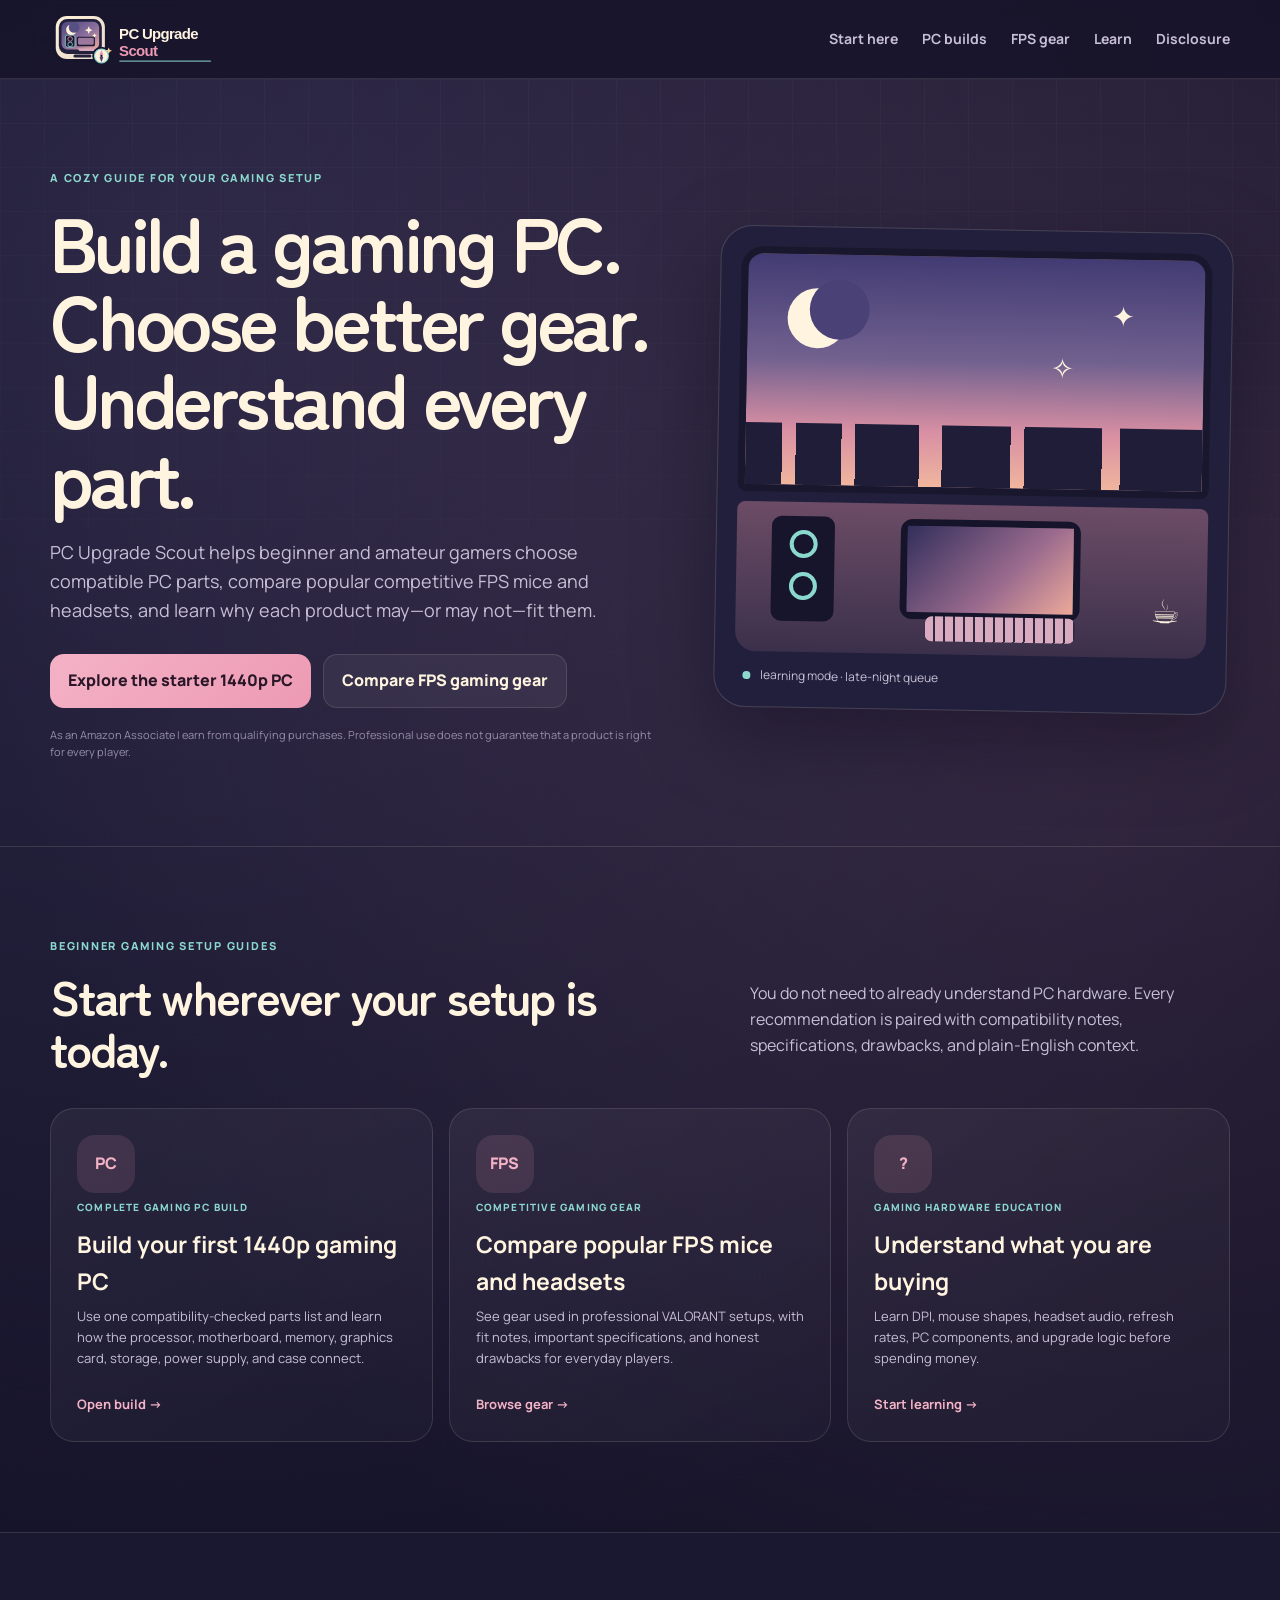
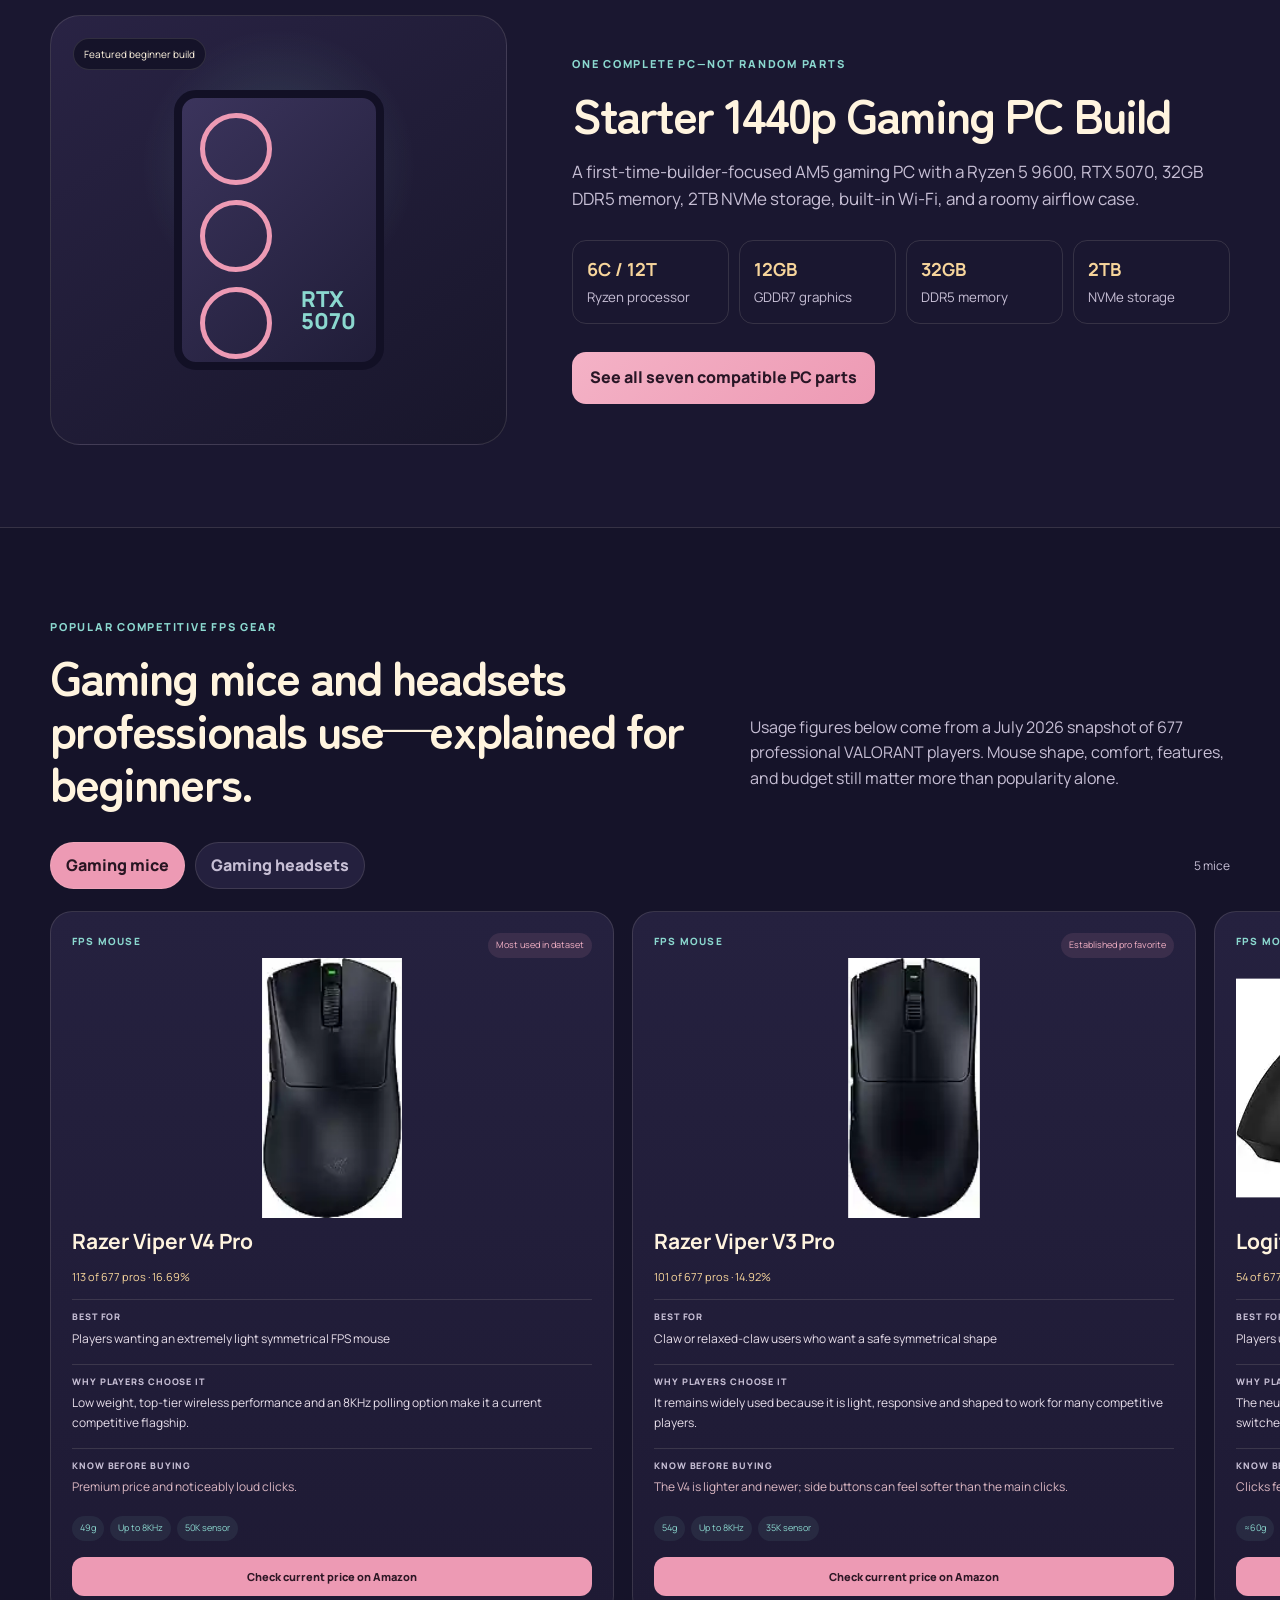
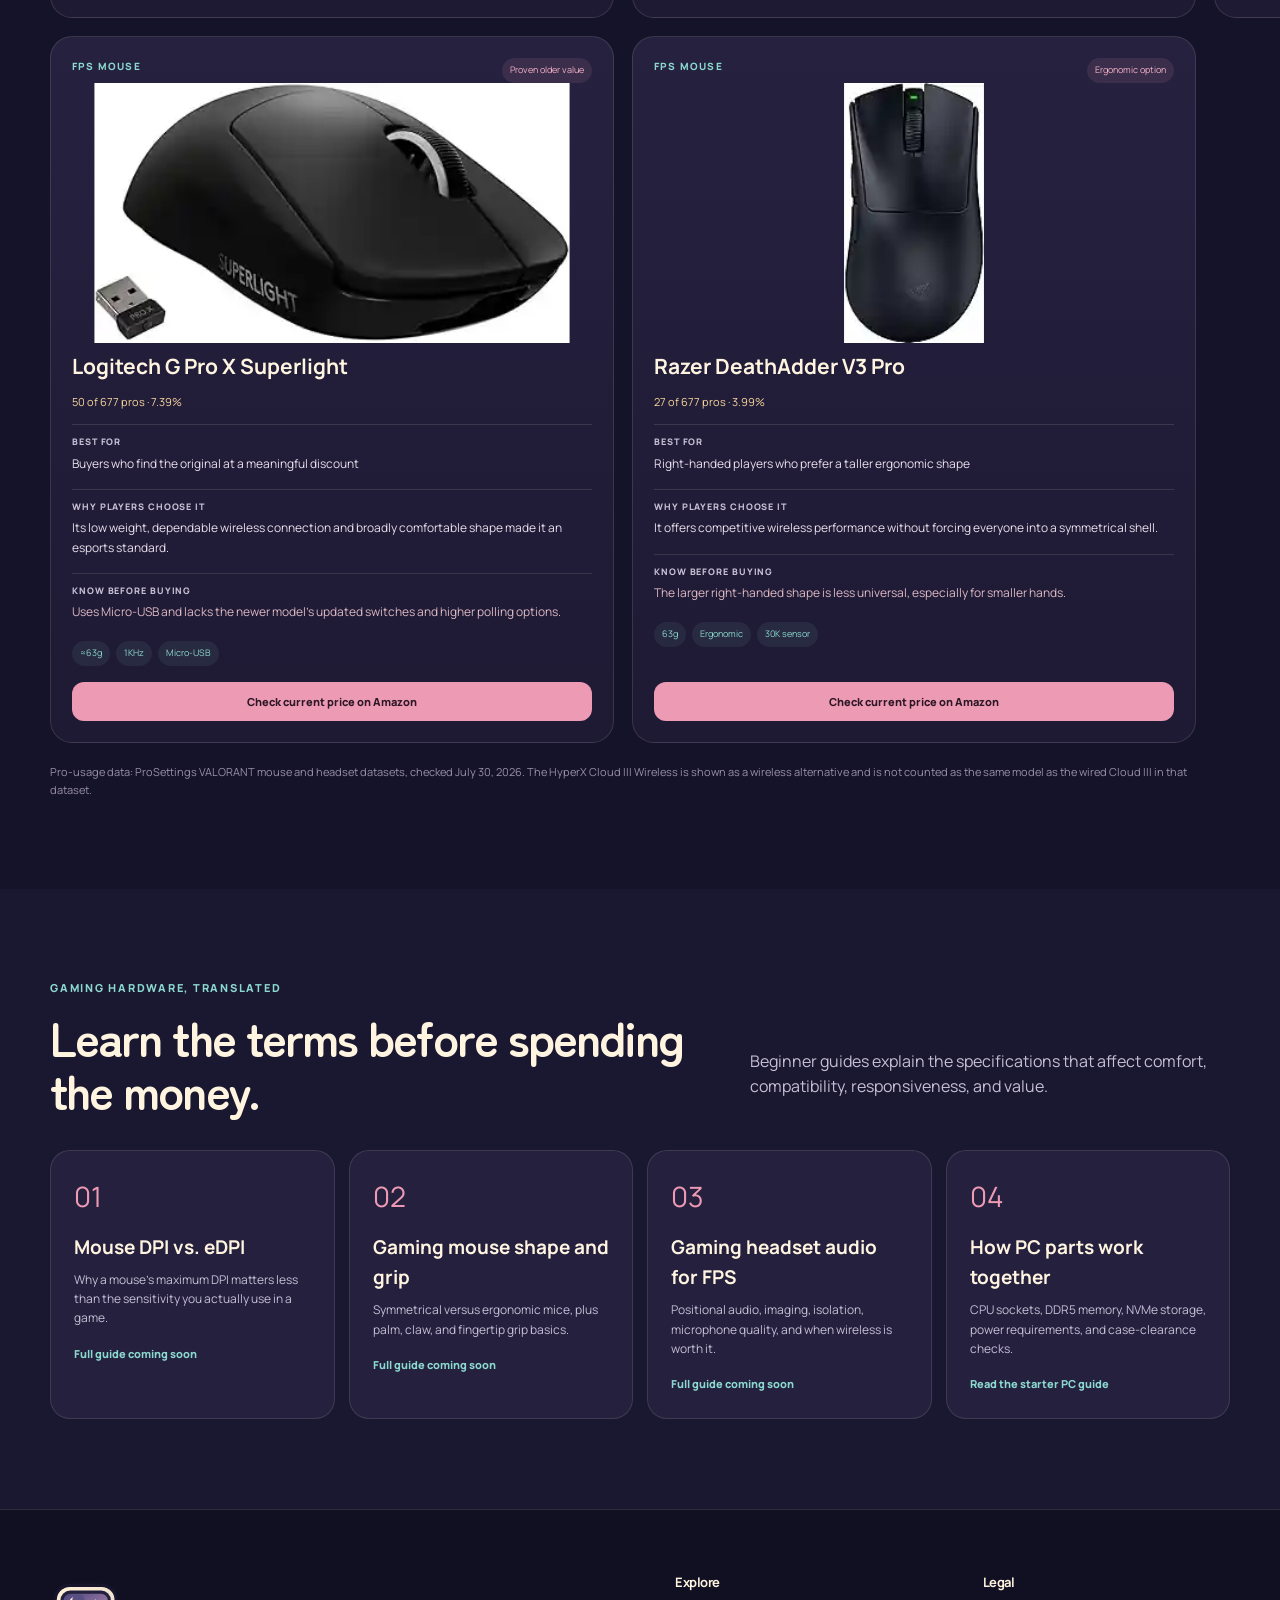
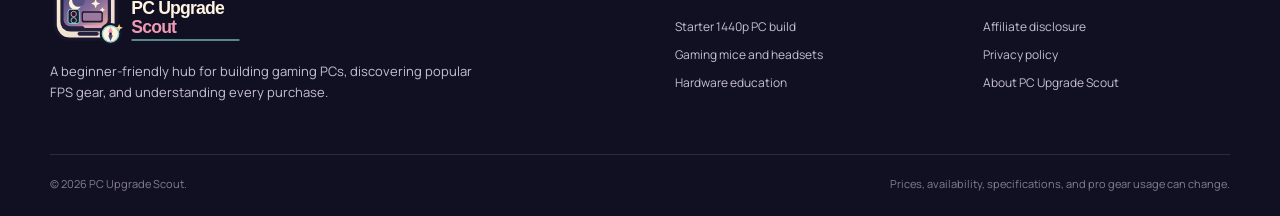
==== commit b4bfd65f: "Improve homepage SEO and add product image presentation" ====
--- a/index.html
+++ b/index.html
@@ -3,32 +3,37 @@
 <head>
   <meta charset="utf-8" />
   <meta name="viewport" content="width=device-width, initial-scale=1" />
-  <meta name="description" content="PC Upgrade Scout helps amateur gamers build compatible PCs, discover competitive gaming gear, and understand what every component does." />
+  <title>Gaming PC Builds & Pro FPS Gear for Beginners | PC Upgrade Scout</title>
+  <meta name="description" content="Build your first gaming PC, compare popular FPS mice and headsets, and learn what gaming hardware does before you buy it." />
+  <meta name="robots" content="index,follow,max-image-preview:large,max-snippet:-1,max-video-preview:-1" />
   <meta name="theme-color" content="#17152a" />
-  <title>PC Upgrade Scout | Build, Gear Up, Learn</title>
+  <link rel="canonical" href="https://pc-upgrade-scout.vercel.app/" />
   <link rel="icon" href="favicon.svg" type="image/svg+xml" />
+  <meta property="og:type" content="website" />
+  <meta property="og:site_name" content="PC Upgrade Scout" />
+  <meta property="og:title" content="Gaming PC Builds & Pro FPS Gear for Beginners" />
+  <meta property="og:description" content="A beginner-friendly hub for compatible PC builds, popular competitive gaming gear, and plain-English hardware education." />
+  <meta property="og:url" content="https://pc-upgrade-scout.vercel.app/" />
+  <meta name="twitter:card" content="summary" />
+  <meta name="twitter:title" content="PC Upgrade Scout" />
+  <meta name="twitter:description" content="Build a gaming PC, compare popular FPS gear, and understand what you are buying." />
   <link rel="preconnect" href="https://fonts.googleapis.com" />
   <link rel="preconnect" href="https://fonts.gstatic.com" crossorigin />
   <link href="https://fonts.googleapis.com/css2?family=Manrope:wght@400;500;600;700;800&family=Zen+Maru+Gothic:wght@500;700&display=swap" rel="stylesheet" />
   <link rel="stylesheet" href="hub.css" />
+  <link rel="stylesheet" href="product-media.css" />
+  <script type="application/ld+json">{"@context":"https://schema.org","@graph":[{"@type":"Organization","@id":"https://pc-upgrade-scout.vercel.app/#organization","name":"PC Upgrade Scout","url":"https://pc-upgrade-scout.vercel.app/","logo":"https://pc-upgrade-scout.vercel.app/pc-upgrade-scout-logo.svg","description":"A beginner-friendly gaming hardware guide for PC builds, competitive gaming gear, and purchasing education."},{"@type":"WebSite","@id":"https://pc-upgrade-scout.vercel.app/#website","url":"https://pc-upgrade-scout.vercel.app/","name":"PC Upgrade Scout","publisher":{"@id":"https://pc-upgrade-scout.vercel.app/#organization"},"inLanguage":"en-US"},{"@type":"ItemList","name":"Popular competitive FPS gaming gear","numberOfItems":10,"itemListElement":[{"@type":"ListItem","position":1,"name":"Razer Viper V4 Pro"},{"@type":"ListItem","position":2,"name":"Razer Viper V3 Pro"},{"@type":"ListItem","position":3,"name":"Logitech G Pro X Superlight 2"},{"@type":"ListItem","position":4,"name":"Logitech G Pro X Superlight"},{"@type":"ListItem","position":5,"name":"Razer DeathAdder V3 Pro"},{"@type":"ListItem","position":6,"name":"Razer BlackShark V3 Pro"},{"@type":"ListItem","position":7,"name":"Razer BlackShark V2 Pro"},{"@type":"ListItem","position":8,"name":"HyperX Cloud II"},{"@type":"ListItem","position":9,"name":"Logitech G Pro X 2 LIGHTSPEED"},{"@type":"ListItem","position":10,"name":"HyperX Cloud III Wireless"}]}]}</script>
   <script defer src="hub.js"></script>
 </head>
 <body>
   <a class="skip-link" href="#main">Skip to content</a>
-  <header class="site-header">
-    <div class="container nav-wrap">
-      <a class="brand" href="index.html" aria-label="PC Upgrade Scout home"><img src="pc-upgrade-scout-logo.svg" alt="PC Upgrade Scout" /></a>
-      <button class="menu-button" id="menuButton" aria-expanded="false" aria-controls="mainNav">Menu</button>
-      <nav class="main-nav" id="mainNav" aria-label="Primary navigation"><a href="#paths">Start here</a><a href="starter-1440p-build.html">PC builds</a><a href="#gear">Pro-used gear</a><a href="#learn">Learn</a><a href="affiliate-disclosure.html">Disclosure</a></nav>
-    </div>
-  </header>
+  <header class="site-header"><div class="container nav-wrap"><a class="brand" href="index.html" aria-label="PC Upgrade Scout home"><img src="pc-upgrade-scout-logo.svg" alt="PC Upgrade Scout" width="286" height="78" /></a><button class="menu-button" id="menuButton" aria-expanded="false" aria-controls="mainNav">Menu</button><nav class="main-nav" id="mainNav" aria-label="Primary navigation"><a href="#paths">Start here</a><a href="starter-1440p-build.html">PC builds</a><a href="#gear">FPS gear</a><a href="#learn">Learn</a><a href="affiliate-disclosure.html">Disclosure</a></nav></div></header>
   <main id="main">
-    <section class="hero"><div class="container hero-grid"><div class="hero-copy"><div class="eyebrow">A cozy guide for your gaming setup</div><h1>Build better. Aim better. Understand your gear.</h1><p>PC Upgrade Scout helps amateur gamers choose compatible PC parts, discover equipment used in competitive FPS play, and learn why each product may—or may not—fit them.</p><div class="hero-actions"><a class="button primary" href="starter-1440p-build.html">Explore the starter PC</a><a class="button secondary" href="#gear">Browse popular FPS gear</a></div><p class="affiliate-note">As an Amazon Associate I earn from qualifying purchases. Pro use does not guarantee that a product is right for every player.</p></div><aside class="lofi-window" aria-label="Late-night gaming room illustration"><div class="window-sky"><span class="moon"></span><span class="star s1">✦</span><span class="star s2">✧</span><span class="city"></span></div><div class="desk"><div class="monitor"><div class="screen-glow"></div></div><div class="tower"><i></i><i></i></div><div class="keyboard"></div><div class="mug">☕</div></div><div class="window-caption"><span class="online-dot"></span> learning mode · late-night queue</div></aside></div></section>
-    <section class="path-section" id="paths"><div class="container"><div class="section-heading"><div><div class="eyebrow">Choose your path</div><h2>Start wherever your setup is today.</h2></div><p>You do not need to already understand PC hardware. Every recommendation is paired with plain-English context.</p></div><div class="path-grid"><a class="path-card" href="starter-1440p-build.html"><span class="path-icon">PC</span><div><small>Complete build</small><h3>Build your first gaming PC</h3><p>Use one compatibility-checked parts list and learn how each component connects.</p></div><b>Open build →</b></a><a class="path-card" href="#gear"><span class="path-icon">FPS</span><div><small>Competitive gear</small><h3>Shop mice and headsets</h3><p>Compare gear seen in professional VALORANT setups, with fit notes and drawbacks.</p></div><b>Browse gear →</b></a><a class="path-card" href="#learn"><span class="path-icon">?</span><div><small>Beginner guides</small><h3>Understand what you are buying</h3><p>Learn DPI, mouse shapes, refresh rates, audio basics, PC parts and upgrade logic.</p></div><b>Start learning →</b></a></div></div></section>
-    <section class="featured-build"><div class="container build-feature-grid"><div class="build-visual"><span class="build-badge">Featured starter build</span><div class="pc-case-art"><i></i><i></i><i></i><span>RTX<br/>5070</span></div></div><div class="build-copy"><div class="eyebrow">One complete PC—not random parts</div><h2>Starter 1440p Gaming PC</h2><p>A first-time-builder-focused AM5 system with a Ryzen 5 9600, RTX 5070, 32GB DDR5 memory, 2TB NVMe storage, Wi-Fi and a roomy airflow case.</p><div class="stat-row"><span><b>6C / 12T</b><small>Processor</small></span><span><b>12GB</b><small>GDDR7</small></span><span><b>32GB</b><small>DDR5</small></span><span><b>2TB</b><small>NVMe</small></span></div><a class="button primary" href="starter-1440p-build.html">See all seven compatible parts</a></div></div></section>
-    <section class="gear-section" id="gear"><div class="container"><div class="section-heading"><div><div class="eyebrow">Popular competitive FPS gear</div><h2>Gear professionals use—explained for everyone else.</h2></div><p>Usage figures below come from a July 2026 snapshot of 677 professional VALORANT players. Shape, comfort and budget still matter more than popularity alone.</p></div><div class="gear-toolbar" role="tablist" aria-label="Gear categories"><button class="gear-tab active" data-gear="mouse" type="button">Gaming mice</button><button class="gear-tab" data-gear="headset" type="button">Headsets</button><span id="gearCount"></span></div><div class="gear-grid" id="gearGrid"></div><div class="source-note">Pro-usage data: ProSettings VALORANT mouse and headset datasets, checked July 30, 2026. The HyperX Cloud III Wireless is shown as a wireless alternative and is not counted as the same model as the wired Cloud III in that dataset.</div></div></section>
-    <section class="learn-section" id="learn"><div class="container"><div class="section-heading"><div><div class="eyebrow">Gaming hardware, translated</div><h2>Learn the terms before spending the money.</h2></div><p>These are the first guides the hub will expand into full educational pages.</p></div><div class="learn-grid"><article><span>01</span><h3>DPI vs. eDPI</h3><p>Why a mouse’s maximum DPI matters less than the sensitivity you actually play with.</p><a href="#">Guide coming soon</a></article><article><span>02</span><h3>Mouse shape and grip</h3><p>Symmetrical versus ergonomic shapes, plus palm, claw and fingertip grip basics.</p><a href="#">Guide coming soon</a></article><article><span>03</span><h3>Headset audio for FPS</h3><p>Positioning, imaging, isolation, microphone quality and when wireless is worth it.</p><a href="#">Guide coming soon</a></article><article><span>04</span><h3>Your first PC build</h3><p>Socket, memory, storage, power and case-clearance checks explained step by step.</p><a href="starter-1440p-build.html">Read the build guide</a></article></div></div></section>
+    <section class="hero"><div class="container hero-grid"><div class="hero-copy"><div class="eyebrow">A cozy guide for your gaming setup</div><h1>Build a gaming PC. Choose better gear. Understand every part.</h1><p>PC Upgrade Scout helps beginner and amateur gamers choose compatible PC parts, compare popular competitive FPS mice and headsets, and learn why each product may—or may not—fit them.</p><div class="hero-actions"><a class="button primary" href="starter-1440p-build.html">Explore the starter 1440p PC</a><a class="button secondary" href="#gear">Compare FPS gaming gear</a></div><p class="affiliate-note">As an Amazon Associate I earn from qualifying purchases. Professional use does not guarantee that a product is right for every player.</p></div><aside class="lofi-window" aria-label="Lo-fi late-night gaming desk illustration"><div class="window-sky"><span class="moon"></span><span class="star s1">✦</span><span class="star s2">✧</span><span class="city"></span></div><div class="desk"><div class="monitor"><div class="screen-glow"></div></div><div class="tower"><i></i><i></i></div><div class="keyboard"></div><div class="mug">☕</div></div><div class="window-caption"><span class="online-dot"></span> learning mode · late-night queue</div></aside></div></section>
+    <section class="path-section" id="paths"><div class="container"><div class="section-heading"><div><div class="eyebrow">Beginner gaming setup guides</div><h2>Start wherever your setup is today.</h2></div><p>You do not need to already understand PC hardware. Every recommendation is paired with compatibility notes, specifications, drawbacks, and plain-English context.</p></div><div class="path-grid"><a class="path-card" href="starter-1440p-build.html"><span class="path-icon">PC</span><div><small>Complete gaming PC build</small><h3>Build your first 1440p gaming PC</h3><p>Use one compatibility-checked parts list and learn how the processor, motherboard, memory, graphics card, storage, power supply, and case connect.</p></div><b>Open build →</b></a><a class="path-card" href="#gear"><span class="path-icon">FPS</span><div><small>Competitive gaming gear</small><h3>Compare popular FPS mice and headsets</h3><p>See gear used in professional VALORANT setups, with fit notes, important specifications, and honest drawbacks for everyday players.</p></div><b>Browse gear →</b></a><a class="path-card" href="#learn"><span class="path-icon">?</span><div><small>Gaming hardware education</small><h3>Understand what you are buying</h3><p>Learn DPI, mouse shapes, headset audio, refresh rates, PC components, and upgrade logic before spending money.</p></div><b>Start learning →</b></a></div></div></section>
+    <section class="featured-build"><div class="container build-feature-grid"><div class="build-visual"><span class="build-badge">Featured beginner build</span><div class="pc-case-art"><i></i><i></i><i></i><span>RTX<br/>5070</span></div></div><div class="build-copy"><div class="eyebrow">One complete PC—not random parts</div><h2>Starter 1440p Gaming PC Build</h2><p>A first-time-builder-focused AM5 gaming PC with a Ryzen 5 9600, RTX 5070, 32GB DDR5 memory, 2TB NVMe storage, built-in Wi-Fi, and a roomy airflow case.</p><div class="stat-row"><span><b>6C / 12T</b><small>Ryzen processor</small></span><span><b>12GB</b><small>GDDR7 graphics</small></span><span><b>32GB</b><small>DDR5 memory</small></span><span><b>2TB</b><small>NVMe storage</small></span></div><a class="button primary" href="starter-1440p-build.html">See all seven compatible PC parts</a></div></div></section>
+    <section class="gear-section" id="gear"><div class="container"><div class="section-heading"><div><div class="eyebrow">Popular competitive FPS gear</div><h2>Gaming mice and headsets professionals use—explained for beginners.</h2></div><p>Usage figures below come from a July 2026 snapshot of 677 professional VALORANT players. Mouse shape, comfort, features, and budget still matter more than popularity alone.</p></div><div class="gear-toolbar" role="tablist" aria-label="Gaming gear categories"><button class="gear-tab active" data-gear="mouse" type="button" role="tab">Gaming mice</button><button class="gear-tab" data-gear="headset" type="button" role="tab">Gaming headsets</button><span id="gearCount"></span></div><div class="gear-grid" id="gearGrid"></div><noscript><p>Enable JavaScript to view the interactive product cards. Featured products include the Razer Viper V4 Pro, Razer Viper V3 Pro, Logitech G Pro X Superlight 2, Razer DeathAdder V3 Pro, Razer BlackShark V3 Pro, HyperX Cloud II, and Logitech G Pro X 2 LIGHTSPEED.</p></noscript><div class="source-note">Pro-usage data: ProSettings VALORANT mouse and headset datasets, checked July 30, 2026. The HyperX Cloud III Wireless is shown as a wireless alternative and is not counted as the same model as the wired Cloud III in that dataset.</div></div></section>
+    <section class="learn-section" id="learn"><div class="container"><div class="section-heading"><div><div class="eyebrow">Gaming hardware, translated</div><h2>Learn the terms before spending the money.</h2></div><p>Beginner guides explain the specifications that affect comfort, compatibility, responsiveness, and value.</p></div><div class="learn-grid"><article><span>01</span><h3>Mouse DPI vs. eDPI</h3><p>Why a mouse’s maximum DPI matters less than the sensitivity you actually use in a game.</p><a href="#">Full guide coming soon</a></article><article><span>02</span><h3>Gaming mouse shape and grip</h3><p>Symmetrical versus ergonomic mice, plus palm, claw, and fingertip grip basics.</p><a href="#">Full guide coming soon</a></article><article><span>03</span><h3>Gaming headset audio for FPS</h3><p>Positional audio, imaging, isolation, microphone quality, and when wireless is worth it.</p><a href="#">Full guide coming soon</a></article><article><span>04</span><h3>How PC parts work together</h3><p>CPU sockets, DDR5 memory, NVMe storage, power requirements, and case-clearance checks.</p><a href="starter-1440p-build.html">Read the starter PC guide</a></article></div></div></section>
   </main>
-  <footer class="site-footer"><div class="container footer-grid"><div class="footer-brand"><img src="pc-upgrade-scout-logo.svg" alt="PC Upgrade Scout" /><p>A beginner-friendly hub for building PCs, discovering gaming gear and understanding every purchase.</p></div><div><h2>Explore</h2><a href="starter-1440p-build.html">Starter PC build</a><a href="#gear">Gaming gear</a><a href="#learn">Education</a></div><div><h2>Legal</h2><a href="affiliate-disclosure.html">Affiliate disclosure</a><a href="privacy.html">Privacy policy</a><a href="about.html">About</a></div></div><div class="container footer-bottom"><span>© <span id="currentYear"></span> PC Upgrade Scout.</span><span>Prices, availability and pro gear usage can change.</span></div></footer>
-</body>
-</html>
+  <footer class="site-footer"><div class="container footer-grid"><div class="footer-brand"><img src="pc-upgrade-scout-logo.svg" alt="PC Upgrade Scout" width="286" height="78" /><p>A beginner-friendly hub for building gaming PCs, discovering popular FPS gear, and understanding every purchase.</p></div><div><h2>Explore</h2><a href="starter-1440p-build.html">Starter 1440p PC build</a><a href="#gear">Gaming mice and headsets</a><a href="#learn">Hardware education</a></div><div><h2>Legal</h2><a href="affiliate-disclosure.html">Affiliate disclosure</a><a href="privacy.html">Privacy policy</a><a href="about.html">About PC Upgrade Scout</a></div></div><div class="container footer-bottom"><span>© <span id="currentYear"></span> PC Upgrade Scout.</span><span>Prices, availability, specifications, and pro gear usage can change.</span></div></footer>
+</body></html>
--- a/hub.css
+++ b/hub.css
@@ -0,0 +1 @@
+:root{--night:#151329;--panel:#24203e;--cream:#fff4df;--muted:#c7bfd5;--pink:#ed9ab4;--teal:#8bd8cf;--purple:#9f91da;--amber:#f7d59b;--line:rgba(255,244,223,.12);--shadow:0 26px 80px rgba(5,4,18,.35);--radius:24px;--container:1180px}*{box-sizing:border-box}html{scroll-behavior:smooth}body{margin:0;min-width:320px;background:var(--night);color:var(--cream);font-family:Manrope,system-ui,sans-serif;line-height:1.6;background-image:radial-gradient(circle at 15% 5%,rgba(159,145,218,.16),transparent 28%),radial-gradient(circle at 88% 12%,rgba(237,154,180,.13),transparent 25%)}a{color:inherit;text-decoration:none}button{font:inherit}.container{width:min(calc(100% - 40px),var(--container));margin:auto}.skip-link{position:fixed;left:12px;top:12px;transform:translateY(-160%);background:white;color:black;padding:10px 14px;border-radius:10px;z-index:99}.skip-link:focus{transform:none}.site-header{position:sticky;top:0;z-index:40;background:rgba(21,19,41,.82);backdrop-filter:blur(18px);border-bottom:1px solid var(--line)}.nav-wrap{min-height:78px;display:flex;align-items:center;justify-content:space-between;gap:24px}.brand img{display:block;width:250px;max-height:58px;object-fit:contain;object-position:left}.main-nav{display:flex;gap:24px;color:var(--muted);font-size:14px;font-weight:700}.main-nav a:hover{color:var(--cream)}.menu-button{display:none;background:var(--panel);color:var(--cream);border:1px solid var(--line);border-radius:12px;padding:9px 13px}.hero{position:relative;overflow:hidden;padding:90px 0 74px;border-bottom:1px solid var(--line)}.hero:before{content:"";position:absolute;inset:0;background-image:linear-gradient(rgba(255,255,255,.025) 1px,transparent 1px),linear-gradient(90deg,rgba(255,255,255,.025) 1px,transparent 1px);background-size:44px 44px;mask-image:linear-gradient(#000,transparent)}.hero-grid{position:relative;display:grid;grid-template-columns:1.08fr .92fr;gap:64px;align-items:center}.eyebrow{color:var(--teal);text-transform:uppercase;letter-spacing:.16em;font-size:11px;font-weight:800;margin-bottom:14px}h1,h2,h3,p{margin-top:0}h1,h2{font-family:"Zen Maru Gothic",Manrope,sans-serif}h1{font-size:clamp(46px,6vw,78px);line-height:1.02;letter-spacing:-.055em;margin-bottom:24px}h2{font-size:clamp(31px,4vw,48px);line-height:1.1;letter-spacing:-.04em;margin-bottom:18px}.hero-copy>p{font-size:18px;color:var(--muted);max-width:700px}.hero-actions{display:flex;gap:12px;flex-wrap:wrap;margin:30px 0 18px}.button{display:inline-flex;align-items:center;justify-content:center;border-radius:14px;padding:13px 18px;font-weight:800;transition:.2s}.button:hover{transform:translateY(-2px)}.primary{background:linear-gradient(135deg,#f4b2c6,var(--pink));color:#291626}.secondary{background:rgba(255,255,255,.055);border:1px solid var(--line)}.affiliate-note{font-size:11px!important;color:#978da8!important}.lofi-window{border:1px solid rgba(255,244,223,.16);border-radius:32px;background:#221f3c;padding:20px;box-shadow:var(--shadow);transform:rotate(1deg)}.window-sky{height:245px;border-radius:22px 22px 8px 8px;background:linear-gradient(#423b73,#71618f 45%,#d88fa3 76%,#f0b69e);position:relative;overflow:hidden;border:7px solid #19172d}.moon{position:absolute;width:60px;height:60px;border-radius:50%;background:var(--cream);left:40px;top:34px}.moon:after{content:"";position:absolute;width:60px;height:60px;border-radius:50%;background:#4a4277;left:22px;top:-9px}.star{position:absolute;color:var(--cream);font-size:28px}.s1{right:70px;top:34px}.s2{right:130px;top:87px}.city{position:absolute;left:0;right:0;bottom:0;height:62px;background:linear-gradient(90deg,#201d38 8%,transparent 8% 11%,#201d38 11% 21%,transparent 21% 24%,#201d38 24% 38%,transparent 38% 43%,#201d38 43% 58%,transparent 58% 61%,#201d38 61% 78%,transparent 78% 82%,#201d38 82%)}.desk{height:150px;margin-top:10px;border-radius:8px 8px 20px 20px;background:linear-gradient(#6c4c66,#3b304b);position:relative}.monitor{position:absolute;width:180px;height:100px;left:50%;top:15px;transform:translateX(-40%);background:#151329;border:7px solid #16142a;border-radius:12px}.screen-glow{width:100%;height:100%;background:linear-gradient(135deg,#322f5c,#9b6b8e 60%,#edaa9a)}.tower{position:absolute;width:63px;height:105px;left:35px;top:14px;background:#17152b;border-radius:10px}.tower i{display:block;width:28px;height:28px;border-radius:50%;border:4px solid var(--teal);margin:14px auto}.keyboard{position:absolute;width:150px;height:25px;left:50%;bottom:13px;transform:translateX(-31%);background:repeating-linear-gradient(90deg,#d8abc0 0 8px,#31283f 8px 10px);border-radius:7px}.mug{position:absolute;right:27px;bottom:20px;font-size:33px}.window-caption{padding:14px 8px 2px;color:var(--muted);font-size:12px}.online-dot{display:inline-block;width:8px;height:8px;border-radius:50%;background:var(--teal);margin-right:8px}.path-section,.learn-section,.gear-section{padding:90px 0}.section-heading{display:flex;justify-content:space-between;gap:40px;align-items:end;margin-bottom:34px}.section-heading h2{margin-bottom:0}.section-heading>p{color:var(--muted);max-width:480px}.path-grid{display:grid;grid-template-columns:repeat(3,1fr);gap:16px}.path-card{min-height:290px;padding:26px;border:1px solid var(--line);border-radius:var(--radius);background:linear-gradient(145deg,rgba(255,255,255,.05),rgba(255,255,255,.018));display:flex;flex-direction:column;transition:.2s}.path-card:hover{transform:translateY(-6px);border-color:rgba(237,154,180,.48)}.path-icon{width:58px;height:58px;display:grid;place-items:center;border-radius:18px;background:rgba(237,154,180,.13);color:#f4b2c6;font-weight:800;margin-bottom:auto}.path-card small{color:var(--teal);text-transform:uppercase;letter-spacing:.12em;font-weight:800;font-size:10px}.path-card h3{font-size:23px;margin:7px 0}.path-card p{color:var(--muted);font-size:13px}.path-card b{color:#f4b2c6;margin-top:12px;font-size:13px}.featured-build{padding:82px 0;background:#1a1730;border-block:1px solid var(--line)}.build-feature-grid{display:grid;grid-template-columns:.82fr 1.18fr;gap:65px;align-items:center}.build-visual{height:430px;border-radius:30px;background:radial-gradient(circle at 50% 35%,rgba(139,216,207,.18),transparent 38%),linear-gradient(145deg,#292344,#18162b);border:1px solid var(--line);display:grid;place-items:center;position:relative}.build-badge{position:absolute;left:22px;top:22px;background:#151329;border:1px solid var(--line);padding:7px 10px;border-radius:999px;font-size:10px}.pc-case-art{width:210px;height:280px;border:8px solid #121025;border-radius:22px;background:linear-gradient(135deg,#3b345c,#201d38);position:relative}.pc-case-art i{display:block;width:72px;height:72px;border:5px solid var(--pink);border-radius:50%;margin:15px 0 0 18px}.pc-case-art span{position:absolute;right:20px;bottom:30px;color:var(--teal);font-weight:800;font-size:22px;line-height:1}.build-copy>p{color:var(--muted);font-size:17px}.stat-row{display:grid;grid-template-columns:repeat(4,1fr);gap:10px;margin:28px 0}.stat-row span{padding:14px;border:1px solid var(--line);border-radius:14px}.stat-row b{display:block;color:var(--amber);font-size:18px}.stat-row small{color:var(--muted)}.gear-toolbar{display:flex;align-items:center;gap:10px;margin-bottom:22px}.gear-tab{border:1px solid var(--line);background:var(--panel);color:var(--muted);border-radius:999px;padding:10px 15px;cursor:pointer;font-weight:800}.gear-tab.active{background:var(--pink);color:#281522}.gear-toolbar span{margin-left:auto;color:var(--muted);font-size:12px}.gear-grid{display:grid;grid-template-columns:repeat(3,1fr);gap:18px}.gear-card{padding:21px;border:1px solid var(--line);border-radius:22px;background:linear-gradient(180deg,#25213f,#1e1a34);display:flex;flex-direction:column;transition:.2s}.gear-card:hover{transform:translateY(-5px);border-color:rgba(139,216,207,.45)}.gear-top{display:flex;justify-content:space-between;gap:10px}.gear-type{color:var(--teal);font-size:10px;text-transform:uppercase;letter-spacing:.12em;font-weight:800}.gear-label{font-size:9px;background:rgba(237,154,180,.11);color:#f4b2c6;border-radius:999px;padding:5px 8px}.gear-icon{height:105px;margin:18px 0;border-radius:16px;background:radial-gradient(circle,rgba(159,145,218,.22),transparent 55%);display:grid;place-items:center}.gear-icon.mouse span{width:54px;height:78px;border-radius:28px;background:linear-gradient(#efe3d5,#cbbfd2);position:relative}.gear-icon.mouse span:before{content:"";position:absolute;width:2px;height:30px;background:#605575;left:50%}.gear-icon.headset span{width:82px;height:72px;border:10px solid #d8cddd;border-bottom:0;border-radius:50px 50px 0 0;position:relative}.gear-icon.headset span:before,.gear-icon.headset span:after{content:"";position:absolute;width:20px;height:38px;background:var(--pink);top:38px;border-radius:8px}.gear-icon.headset span:before{left:-13px}.gear-icon.headset span:after{right:-13px}.gear-card h3{font-size:21px;margin-bottom:9px}.usage-pill{font-size:11px;color:var(--amber);margin-bottom:14px}.gear-card dl{margin:0;display:grid;gap:12px}.gear-card dl div{border-top:1px solid var(--line);padding-top:10px}.gear-card dt{font-size:9px;text-transform:uppercase;letter-spacing:.1em;color:var(--muted);font-weight:800}.gear-card dd{margin:4px 0;font-size:12px;color:#e8dfeb}.gear-card .downside dd{color:#dcb8c3}.spec-chips{display:flex;flex-wrap:wrap;gap:6px;margin:16px 0}.spec-chips span{font-size:9px;padding:5px 8px;border-radius:999px;background:rgba(139,216,207,.08);color:var(--teal)}.gear-link{margin-top:auto;text-align:center;background:var(--pink);color:#2d1725;border-radius:12px;padding:11px;font-size:11px;font-weight:800}.source-note{margin-top:20px;color:#9990a8;font-size:11px}.learn-section{background:#1a1730}.learn-grid{display:grid;grid-template-columns:repeat(4,1fr);gap:14px}.learn-grid article{padding:23px;border-radius:20px;border:1px solid var(--line);background:var(--panel)}.learn-grid article>span{color:var(--pink);font-size:28px}.learn-grid h3{font-size:19px;margin:13px 0 8px}.learn-grid p{color:var(--muted);font-size:12px}.learn-grid a{color:var(--teal);font-size:11px;font-weight:800}.site-footer{padding:65px 0 24px;background:#111022;border-top:1px solid var(--line)}.footer-grid{display:grid;grid-template-columns:1.6fr .7fr .7fr;gap:60px}.footer-brand img{width:280px;max-height:80px}.footer-brand p{color:var(--muted);max-width:440px;font-size:13px}.footer-grid h2{font-family:Manrope;font-size:13px}.footer-grid>div:not(:first-child){display:flex;flex-direction:column;gap:9px}.footer-grid a{color:var(--muted);font-size:12px}.footer-bottom{display:flex;justify-content:space-between;color:#857c94;font-size:11px;border-top:1px solid var(--line);padding-top:20px;margin-top:38px}@media(max-width:1000px){.hero-grid,.build-feature-grid{grid-template-columns:1fr}.path-grid,.gear-grid{grid-template-columns:repeat(2,1fr)}.learn-grid{grid-template-columns:repeat(2,1fr)}}@media(max-width:760px){.brand img{width:210px}.menu-button{display:block}.main-nav{display:none;position:absolute;top:70px;left:20px;right:20px;flex-direction:column;background:#211d39;border:1px solid var(--line);border-radius:16px;padding:18px}.main-nav.open{display:flex}.section-heading{display:block}.path-grid,.gear-grid,.learn-grid{grid-template-columns:1fr}.stat-row{grid-template-columns:repeat(2,1fr)}.footer-grid{grid-template-columns:1fr;gap:30px}.footer-bottom{display:block}.lofi-window{transform:none}}
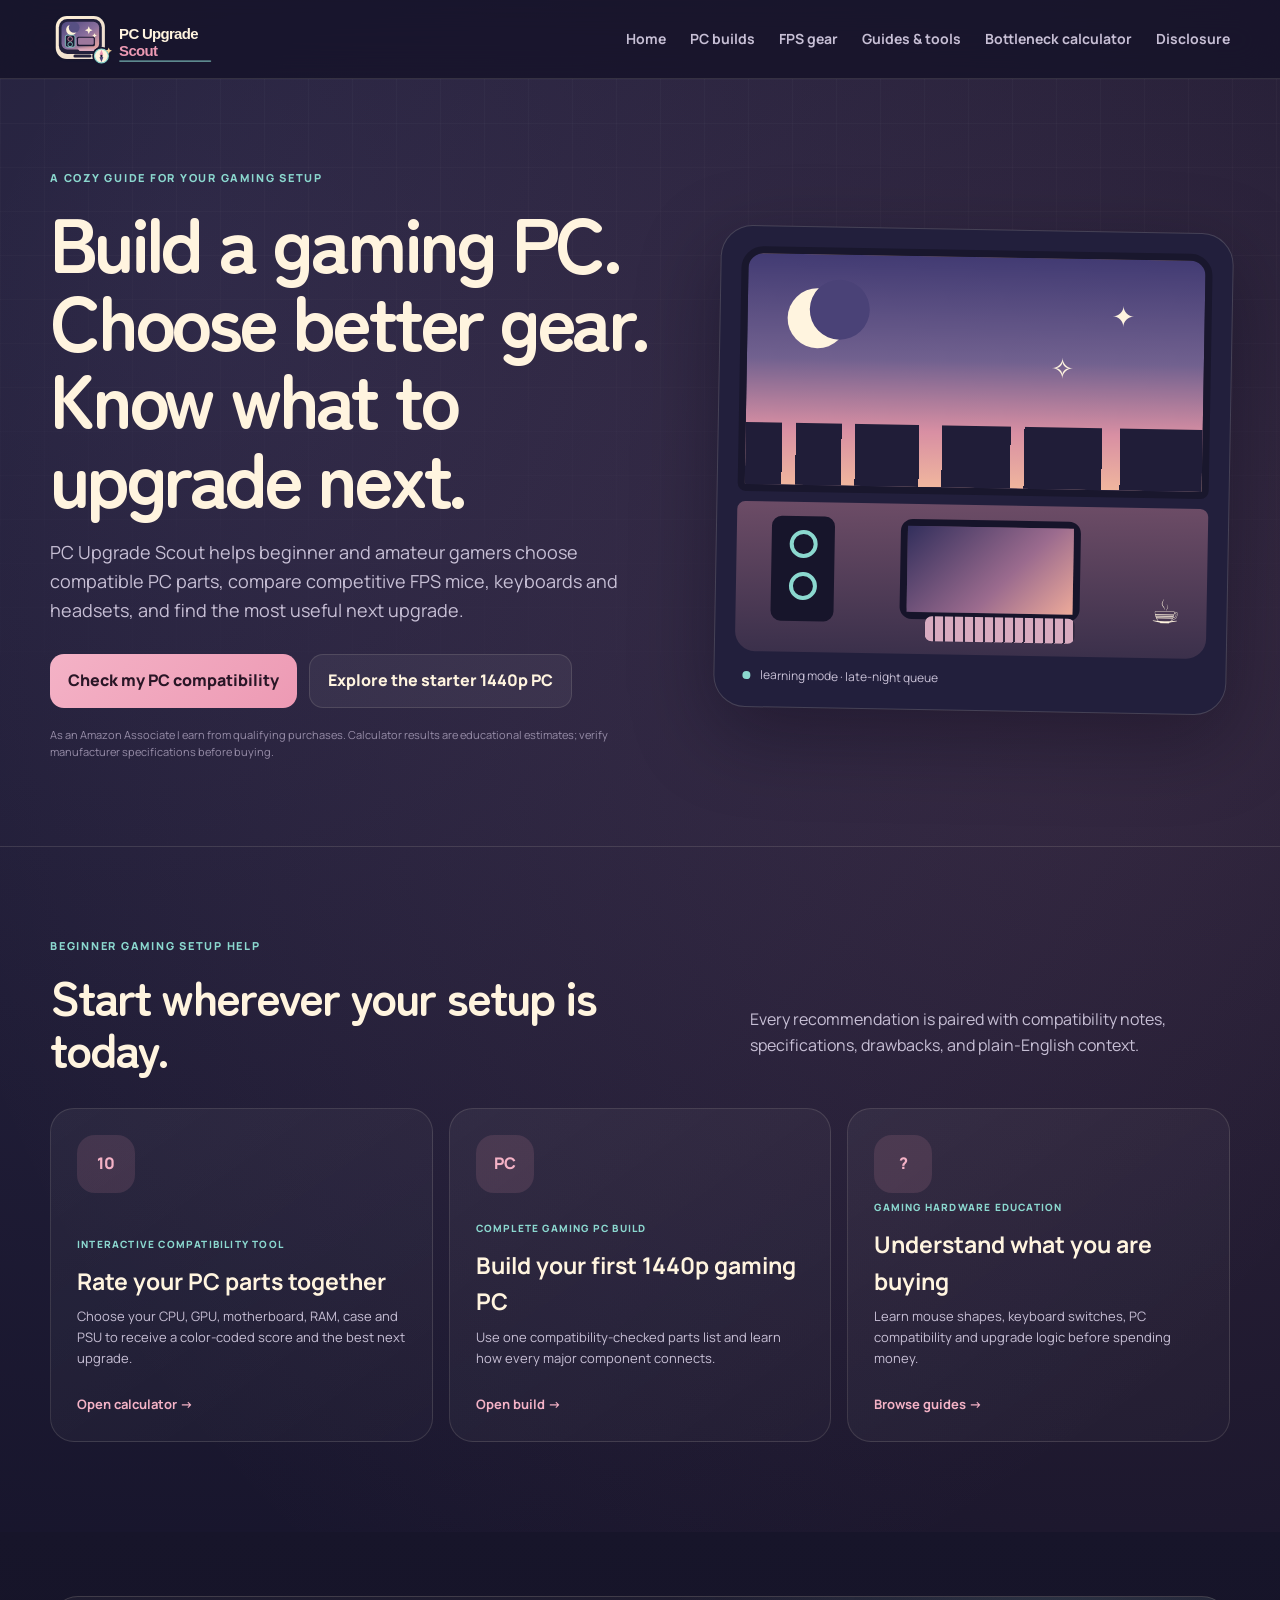
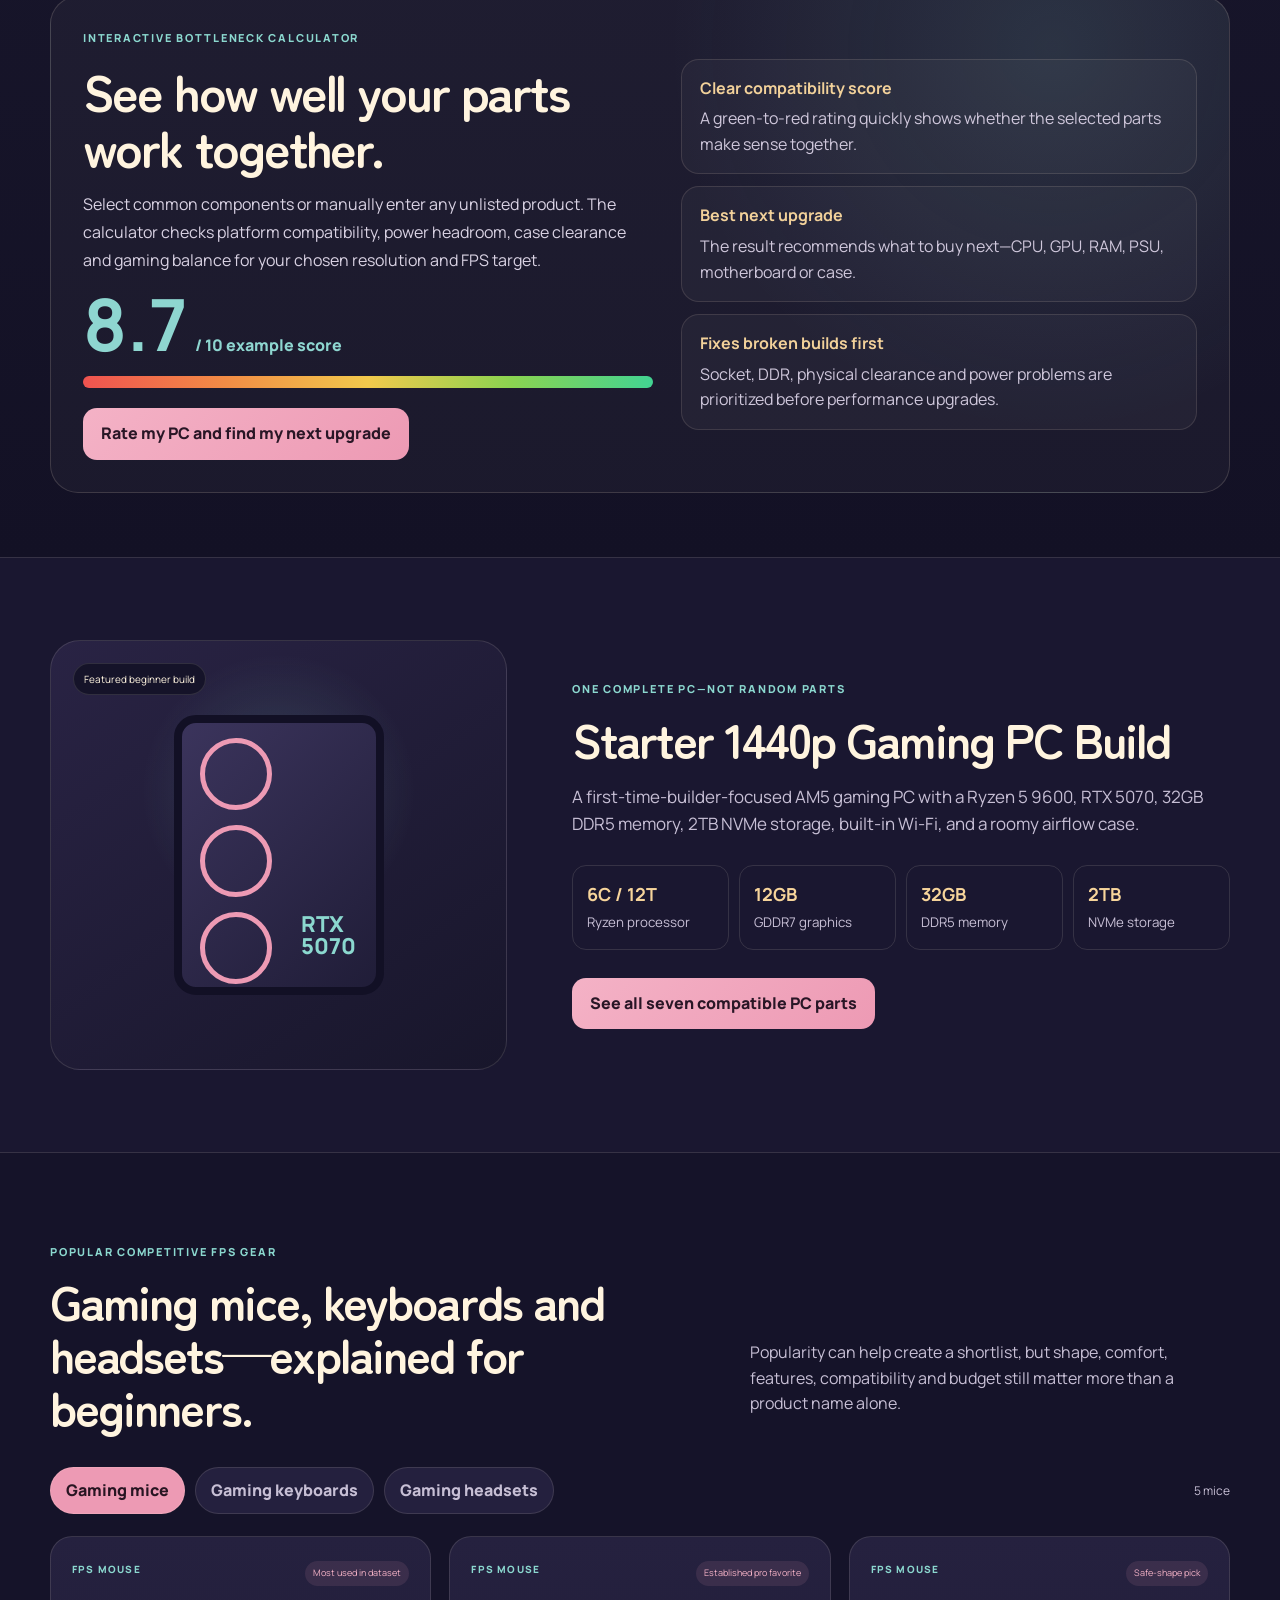
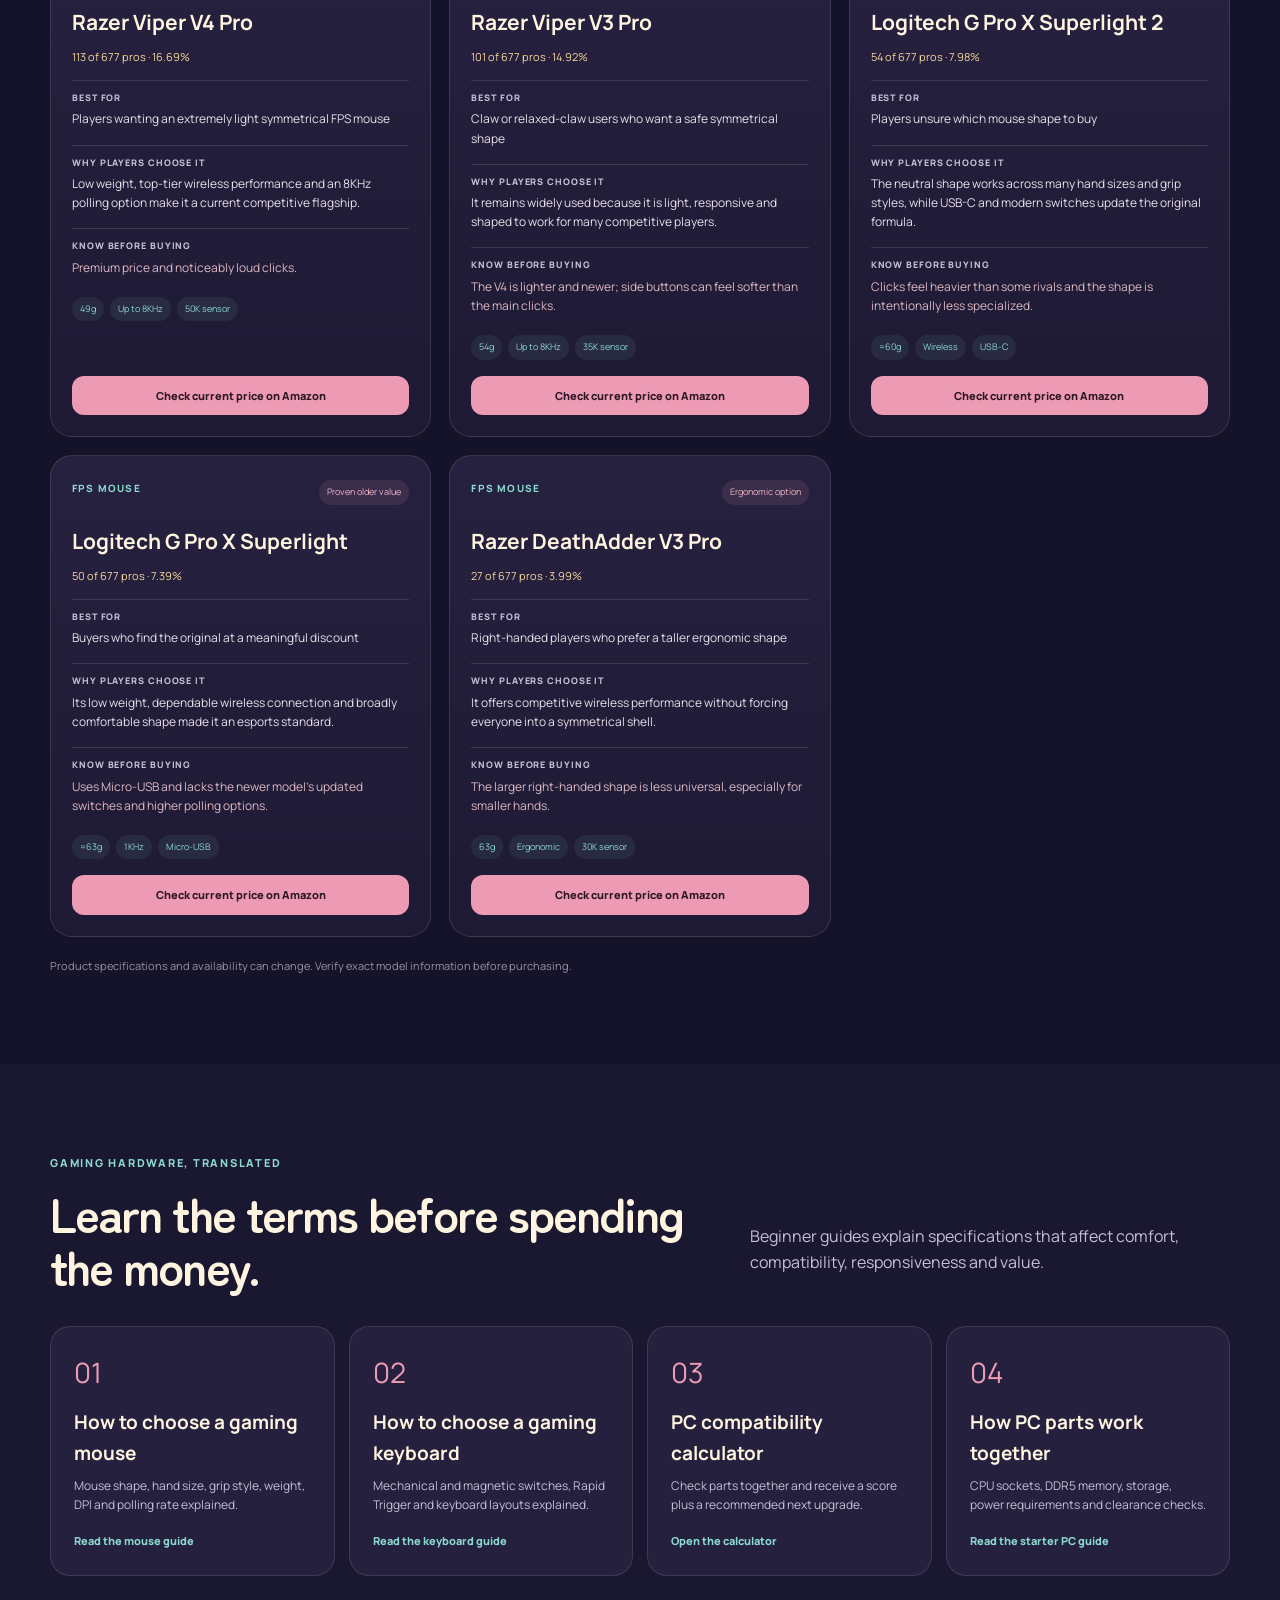
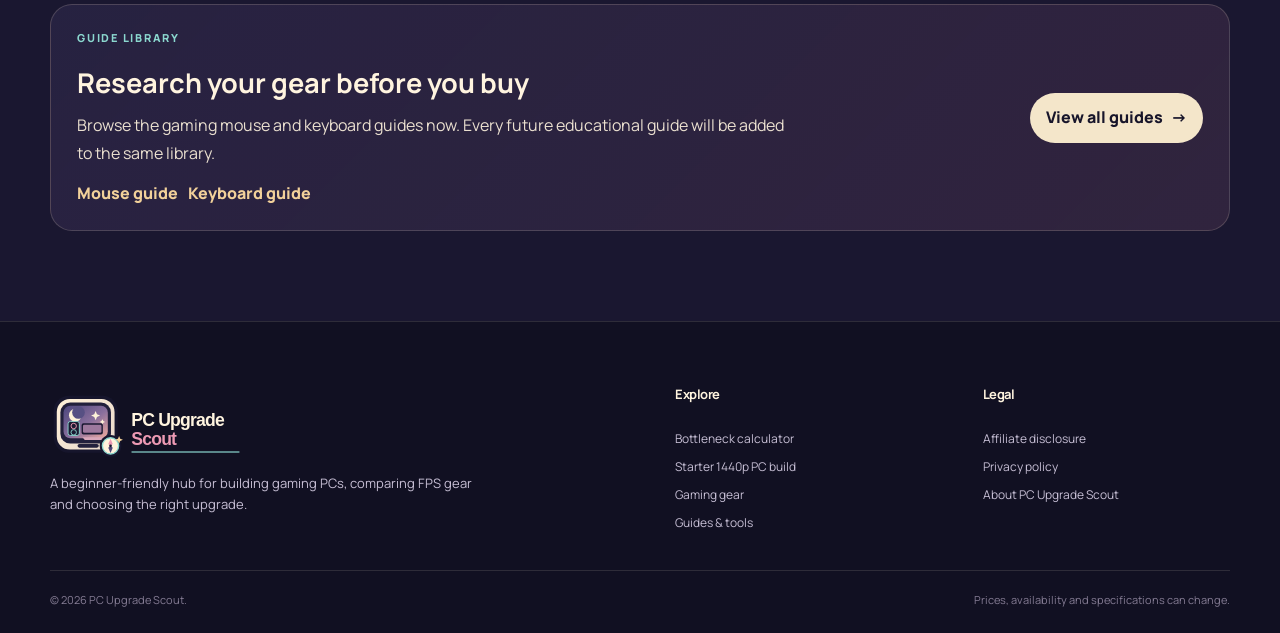
==== commit e8734d48: "Feature bottleneck calculator in homepage navigation and content" ====
--- a/index.html
+++ b/index.html
@@ -3,37 +3,40 @@
 <head>
   <meta charset="utf-8" />
   <meta name="viewport" content="width=device-width, initial-scale=1" />
-  <title>Gaming PC Builds & Pro FPS Gear for Beginners | PC Upgrade Scout</title>
-  <meta name="description" content="Build your first gaming PC, compare popular FPS mice and headsets, and learn what gaming hardware does before you buy it." />
+  <title>Gaming PC Builds, Gear & Bottleneck Calculator | PC Upgrade Scout</title>
+  <meta name="description" content="Build your first gaming PC, compare FPS gear, use the PC bottleneck calculator, and learn what hardware to upgrade next." />
   <meta name="robots" content="index,follow,max-image-preview:large,max-snippet:-1,max-video-preview:-1" />
   <meta name="theme-color" content="#17152a" />
   <link rel="canonical" href="https://pc-upgrade-scout.vercel.app/" />
   <link rel="icon" href="favicon.svg" type="image/svg+xml" />
   <meta property="og:type" content="website" />
   <meta property="og:site_name" content="PC Upgrade Scout" />
-  <meta property="og:title" content="Gaming PC Builds & Pro FPS Gear for Beginners" />
-  <meta property="og:description" content="A beginner-friendly hub for compatible PC builds, popular competitive gaming gear, and plain-English hardware education." />
+  <meta property="og:title" content="Gaming PC Builds, Gear & Bottleneck Calculator" />
+  <meta property="og:description" content="Choose compatible PC parts, compare gaming gear, and find the best component to upgrade next." />
   <meta property="og:url" content="https://pc-upgrade-scout.vercel.app/" />
-  <meta name="twitter:card" content="summary" />
-  <meta name="twitter:title" content="PC Upgrade Scout" />
-  <meta name="twitter:description" content="Build a gaming PC, compare popular FPS gear, and understand what you are buying." />
   <link rel="preconnect" href="https://fonts.googleapis.com" />
   <link rel="preconnect" href="https://fonts.gstatic.com" crossorigin />
   <link href="https://fonts.googleapis.com/css2?family=Manrope:wght@400;500;600;700;800&family=Zen+Maru+Gothic:wght@500;700&display=swap" rel="stylesheet" />
   <link rel="stylesheet" href="hub.css" />
   <link rel="stylesheet" href="product-media.css" />
-  <script type="application/ld+json">{"@context":"https://schema.org","@graph":[{"@type":"Organization","@id":"https://pc-upgrade-scout.vercel.app/#organization","name":"PC Upgrade Scout","url":"https://pc-upgrade-scout.vercel.app/","logo":"https://pc-upgrade-scout.vercel.app/pc-upgrade-scout-logo.svg","description":"A beginner-friendly gaming hardware guide for PC builds, competitive gaming gear, and purchasing education."},{"@type":"WebSite","@id":"https://pc-upgrade-scout.vercel.app/#website","url":"https://pc-upgrade-scout.vercel.app/","name":"PC Upgrade Scout","publisher":{"@id":"https://pc-upgrade-scout.vercel.app/#organization"},"inLanguage":"en-US"},{"@type":"ItemList","name":"Popular competitive FPS gaming gear","numberOfItems":10,"itemListElement":[{"@type":"ListItem","position":1,"name":"Razer Viper V4 Pro"},{"@type":"ListItem","position":2,"name":"Razer Viper V3 Pro"},{"@type":"ListItem","position":3,"name":"Logitech G Pro X Superlight 2"},{"@type":"ListItem","position":4,"name":"Logitech G Pro X Superlight"},{"@type":"ListItem","position":5,"name":"Razer DeathAdder V3 Pro"},{"@type":"ListItem","position":6,"name":"Razer BlackShark V3 Pro"},{"@type":"ListItem","position":7,"name":"Razer BlackShark V2 Pro"},{"@type":"ListItem","position":8,"name":"HyperX Cloud II"},{"@type":"ListItem","position":9,"name":"Logitech G Pro X 2 LIGHTSPEED"},{"@type":"ListItem","position":10,"name":"HyperX Cloud III Wireless"}]}]}</script>
+  <link rel="stylesheet" href="homepage-tools.css" />
   <script defer src="hub.js"></script>
 </head>
 <body>
   <a class="skip-link" href="#main">Skip to content</a>
-  <header class="site-header"><div class="container nav-wrap"><a class="brand" href="index.html" aria-label="PC Upgrade Scout home"><img src="pc-upgrade-scout-logo.svg" alt="PC Upgrade Scout" width="286" height="78" /></a><button class="menu-button" id="menuButton" aria-expanded="false" aria-controls="mainNav">Menu</button><nav class="main-nav" id="mainNav" aria-label="Primary navigation"><a href="#paths">Start here</a><a href="starter-1440p-build.html">PC builds</a><a href="#gear">FPS gear</a><a href="#learn">Learn</a><a href="affiliate-disclosure.html">Disclosure</a></nav></div></header>
+  <header class="site-header"><div class="container nav-wrap"><a class="brand" href="index.html" aria-label="PC Upgrade Scout home"><img src="pc-upgrade-scout-logo.svg" alt="PC Upgrade Scout" width="286" height="78" /></a><button class="menu-button" id="menuButton" aria-expanded="false" aria-controls="mainNav">Menu</button><nav class="main-nav" id="mainNav" aria-label="Primary navigation"><a href="index.html" aria-current="page">Home</a><a href="starter-1440p-build.html">PC builds</a><a href="#gear">FPS gear</a><a href="guides.html">Guides & tools</a><a href="pc-compatibility-calculator.html">Bottleneck calculator</a><a href="affiliate-disclosure.html">Disclosure</a></nav></div></header>
   <main id="main">
-    <section class="hero"><div class="container hero-grid"><div class="hero-copy"><div class="eyebrow">A cozy guide for your gaming setup</div><h1>Build a gaming PC. Choose better gear. Understand every part.</h1><p>PC Upgrade Scout helps beginner and amateur gamers choose compatible PC parts, compare popular competitive FPS mice and headsets, and learn why each product may—or may not—fit them.</p><div class="hero-actions"><a class="button primary" href="starter-1440p-build.html">Explore the starter 1440p PC</a><a class="button secondary" href="#gear">Compare FPS gaming gear</a></div><p class="affiliate-note">As an Amazon Associate I earn from qualifying purchases. Professional use does not guarantee that a product is right for every player.</p></div><aside class="lofi-window" aria-label="Lo-fi late-night gaming desk illustration"><div class="window-sky"><span class="moon"></span><span class="star s1">✦</span><span class="star s2">✧</span><span class="city"></span></div><div class="desk"><div class="monitor"><div class="screen-glow"></div></div><div class="tower"><i></i><i></i></div><div class="keyboard"></div><div class="mug">☕</div></div><div class="window-caption"><span class="online-dot"></span> learning mode · late-night queue</div></aside></div></section>
-    <section class="path-section" id="paths"><div class="container"><div class="section-heading"><div><div class="eyebrow">Beginner gaming setup guides</div><h2>Start wherever your setup is today.</h2></div><p>You do not need to already understand PC hardware. Every recommendation is paired with compatibility notes, specifications, drawbacks, and plain-English context.</p></div><div class="path-grid"><a class="path-card" href="starter-1440p-build.html"><span class="path-icon">PC</span><div><small>Complete gaming PC build</small><h3>Build your first 1440p gaming PC</h3><p>Use one compatibility-checked parts list and learn how the processor, motherboard, memory, graphics card, storage, power supply, and case connect.</p></div><b>Open build →</b></a><a class="path-card" href="#gear"><span class="path-icon">FPS</span><div><small>Competitive gaming gear</small><h3>Compare popular FPS mice and headsets</h3><p>See gear used in professional VALORANT setups, with fit notes, important specifications, and honest drawbacks for everyday players.</p></div><b>Browse gear →</b></a><a class="path-card" href="#learn"><span class="path-icon">?</span><div><small>Gaming hardware education</small><h3>Understand what you are buying</h3><p>Learn DPI, mouse shapes, headset audio, refresh rates, PC components, and upgrade logic before spending money.</p></div><b>Start learning →</b></a></div></div></section>
+    <section class="hero"><div class="container hero-grid"><div class="hero-copy"><div class="eyebrow">A cozy guide for your gaming setup</div><h1>Build a gaming PC. Choose better gear. Know what to upgrade next.</h1><p>PC Upgrade Scout helps beginner and amateur gamers choose compatible PC parts, compare competitive FPS mice, keyboards and headsets, and find the most useful next upgrade.</p><div class="hero-actions"><a class="button primary" href="pc-compatibility-calculator.html">Check my PC compatibility</a><a class="button secondary" href="starter-1440p-build.html">Explore the starter 1440p PC</a></div><p class="affiliate-note">As an Amazon Associate I earn from qualifying purchases. Calculator results are educational estimates; verify manufacturer specifications before buying.</p></div><aside class="lofi-window" aria-label="Lo-fi late-night gaming desk illustration"><div class="window-sky"><span class="moon"></span><span class="star s1">✦</span><span class="star s2">✧</span><span class="city"></span></div><div class="desk"><div class="monitor"><div class="screen-glow"></div></div><div class="tower"><i></i><i></i></div><div class="keyboard"></div><div class="mug">☕</div></div><div class="window-caption"><span class="online-dot"></span> learning mode · late-night queue</div></aside></div></section>
+
+    <section class="path-section" id="paths"><div class="container"><div class="section-heading"><div><div class="eyebrow">Beginner gaming setup help</div><h2>Start wherever your setup is today.</h2></div><p>Every recommendation is paired with compatibility notes, specifications, drawbacks, and plain-English context.</p></div><div class="path-grid"><a class="path-card" href="pc-compatibility-calculator.html"><span class="path-icon">10</span><div><small>Interactive compatibility tool</small><h3>Rate your PC parts together</h3><p>Choose your CPU, GPU, motherboard, RAM, case and PSU to receive a color-coded score and the best next upgrade.</p></div><b>Open calculator →</b></a><a class="path-card" href="starter-1440p-build.html"><span class="path-icon">PC</span><div><small>Complete gaming PC build</small><h3>Build your first 1440p gaming PC</h3><p>Use one compatibility-checked parts list and learn how every major component connects.</p></div><b>Open build →</b></a><a class="path-card" href="guides.html"><span class="path-icon">?</span><div><small>Gaming hardware education</small><h3>Understand what you are buying</h3><p>Learn mouse shapes, keyboard switches, PC compatibility and upgrade logic before spending money.</p></div><b>Browse guides →</b></a></div></div></section>
+
+    <section class="tool-feature"><div class="container"><div class="tool-feature-grid"><div><div class="eyebrow">Interactive bottleneck calculator</div><h2>See how well your parts work together.</h2><p>Select common components or manually enter any unlisted product. The calculator checks platform compatibility, power headroom, case clearance and gaming balance for your chosen resolution and FPS target.</p><div class="tool-score"><strong>8.7</strong><span>/ 10 example score</span></div><div class="tool-scale" aria-hidden="true"></div><a class="button primary" href="pc-compatibility-calculator.html">Rate my PC and find my next upgrade</a></div><div class="tool-points"><div class="tool-point"><b>Clear compatibility score</b><span>A green-to-red rating quickly shows whether the selected parts make sense together.</span></div><div class="tool-point"><b>Best next upgrade</b><span>The result recommends what to buy next—CPU, GPU, RAM, PSU, motherboard or case.</span></div><div class="tool-point"><b>Fixes broken builds first</b><span>Socket, DDR, physical clearance and power problems are prioritized before performance upgrades.</span></div></div></div></div></section>
+
     <section class="featured-build"><div class="container build-feature-grid"><div class="build-visual"><span class="build-badge">Featured beginner build</span><div class="pc-case-art"><i></i><i></i><i></i><span>RTX<br/>5070</span></div></div><div class="build-copy"><div class="eyebrow">One complete PC—not random parts</div><h2>Starter 1440p Gaming PC Build</h2><p>A first-time-builder-focused AM5 gaming PC with a Ryzen 5 9600, RTX 5070, 32GB DDR5 memory, 2TB NVMe storage, built-in Wi-Fi, and a roomy airflow case.</p><div class="stat-row"><span><b>6C / 12T</b><small>Ryzen processor</small></span><span><b>12GB</b><small>GDDR7 graphics</small></span><span><b>32GB</b><small>DDR5 memory</small></span><span><b>2TB</b><small>NVMe storage</small></span></div><a class="button primary" href="starter-1440p-build.html">See all seven compatible PC parts</a></div></div></section>
-    <section class="gear-section" id="gear"><div class="container"><div class="section-heading"><div><div class="eyebrow">Popular competitive FPS gear</div><h2>Gaming mice and headsets professionals use—explained for beginners.</h2></div><p>Usage figures below come from a July 2026 snapshot of 677 professional VALORANT players. Mouse shape, comfort, features, and budget still matter more than popularity alone.</p></div><div class="gear-toolbar" role="tablist" aria-label="Gaming gear categories"><button class="gear-tab active" data-gear="mouse" type="button" role="tab">Gaming mice</button><button class="gear-tab" data-gear="headset" type="button" role="tab">Gaming headsets</button><span id="gearCount"></span></div><div class="gear-grid" id="gearGrid"></div><noscript><p>Enable JavaScript to view the interactive product cards. Featured products include the Razer Viper V4 Pro, Razer Viper V3 Pro, Logitech G Pro X Superlight 2, Razer DeathAdder V3 Pro, Razer BlackShark V3 Pro, HyperX Cloud II, and Logitech G Pro X 2 LIGHTSPEED.</p></noscript><div class="source-note">Pro-usage data: ProSettings VALORANT mouse and headset datasets, checked July 30, 2026. The HyperX Cloud III Wireless is shown as a wireless alternative and is not counted as the same model as the wired Cloud III in that dataset.</div></div></section>
-    <section class="learn-section" id="learn"><div class="container"><div class="section-heading"><div><div class="eyebrow">Gaming hardware, translated</div><h2>Learn the terms before spending the money.</h2></div><p>Beginner guides explain the specifications that affect comfort, compatibility, responsiveness, and value.</p></div><div class="learn-grid"><article><span>01</span><h3>Mouse DPI vs. eDPI</h3><p>Why a mouse’s maximum DPI matters less than the sensitivity you actually use in a game.</p><a href="#">Full guide coming soon</a></article><article><span>02</span><h3>Gaming mouse shape and grip</h3><p>Symmetrical versus ergonomic mice, plus palm, claw, and fingertip grip basics.</p><a href="#">Full guide coming soon</a></article><article><span>03</span><h3>Gaming headset audio for FPS</h3><p>Positional audio, imaging, isolation, microphone quality, and when wireless is worth it.</p><a href="#">Full guide coming soon</a></article><article><span>04</span><h3>How PC parts work together</h3><p>CPU sockets, DDR5 memory, NVMe storage, power requirements, and case-clearance checks.</p><a href="starter-1440p-build.html">Read the starter PC guide</a></article></div></div></section>
+
+    <section class="gear-section" id="gear"><div class="container"><div class="section-heading"><div><div class="eyebrow">Popular competitive FPS gear</div><h2>Gaming mice, keyboards and headsets—explained for beginners.</h2></div><p>Popularity can help create a shortlist, but shape, comfort, features, compatibility and budget still matter more than a product name alone.</p></div><div class="gear-toolbar" role="tablist" aria-label="Gaming gear categories"><button class="gear-tab active" data-gear="mouse" type="button" role="tab">Gaming mice</button><button class="gear-tab" data-gear="keyboard" type="button" role="tab">Gaming keyboards</button><button class="gear-tab" data-gear="headset" type="button" role="tab">Gaming headsets</button><span id="gearCount"></span></div><div class="gear-grid" id="gearGrid"></div><noscript><p>Enable JavaScript to view the interactive product cards.</p></noscript><div class="source-note">Product specifications and availability can change. Verify exact model information before purchasing.</div></div></section>
+
+    <section class="learn-section" id="learn"><div class="container"><div class="section-heading"><div><div class="eyebrow">Gaming hardware, translated</div><h2>Learn the terms before spending the money.</h2></div><p>Beginner guides explain specifications that affect comfort, compatibility, responsiveness and value.</p></div><div class="learn-grid"><article><span>01</span><h3>How to choose a gaming mouse</h3><p>Mouse shape, hand size, grip style, weight, DPI and polling rate explained.</p><a href="how-to-choose-gaming-mouse.html">Read the mouse guide</a></article><article><span>02</span><h3>How to choose a gaming keyboard</h3><p>Mechanical and magnetic switches, Rapid Trigger and keyboard layouts explained.</p><a href="how-to-choose-gaming-keyboard.html">Read the keyboard guide</a></article><article><span>03</span><h3>PC compatibility calculator</h3><p>Check parts together and receive a score plus a recommended next upgrade.</p><a href="pc-compatibility-calculator.html">Open the calculator</a></article><article><span>04</span><h3>How PC parts work together</h3><p>CPU sockets, DDR5 memory, storage, power requirements and clearance checks.</p><a href="starter-1440p-build.html">Read the starter PC guide</a></article></div></div></section>
   </main>
-  <footer class="site-footer"><div class="container footer-grid"><div class="footer-brand"><img src="pc-upgrade-scout-logo.svg" alt="PC Upgrade Scout" width="286" height="78" /><p>A beginner-friendly hub for building gaming PCs, discovering popular FPS gear, and understanding every purchase.</p></div><div><h2>Explore</h2><a href="starter-1440p-build.html">Starter 1440p PC build</a><a href="#gear">Gaming mice and headsets</a><a href="#learn">Hardware education</a></div><div><h2>Legal</h2><a href="affiliate-disclosure.html">Affiliate disclosure</a><a href="privacy.html">Privacy policy</a><a href="about.html">About PC Upgrade Scout</a></div></div><div class="container footer-bottom"><span>© <span id="currentYear"></span> PC Upgrade Scout.</span><span>Prices, availability, specifications, and pro gear usage can change.</span></div></footer>
+  <footer class="site-footer"><div class="container footer-grid"><div class="footer-brand"><img src="pc-upgrade-scout-logo.svg" alt="PC Upgrade Scout" width="286" height="78" /><p>A beginner-friendly hub for building gaming PCs, comparing FPS gear and choosing the right upgrade.</p></div><div><h2>Explore</h2><a href="pc-compatibility-calculator.html">Bottleneck calculator</a><a href="starter-1440p-build.html">Starter 1440p PC build</a><a href="#gear">Gaming gear</a><a href="guides.html">Guides & tools</a></div><div><h2>Legal</h2><a href="affiliate-disclosure.html">Affiliate disclosure</a><a href="privacy.html">Privacy policy</a><a href="about.html">About PC Upgrade Scout</a></div></div><div class="container footer-bottom"><span>© <span id="currentYear"></span> PC Upgrade Scout.</span><span>Prices, availability and specifications can change.</span></div></footer>
 </body></html>
--- a/product-media.css
+++ b/product-media.css
@@ -0,0 +1 @@
+.product-photo,.gear-photo-wrap{display:none!important}.product-visual{height:auto;min-height:74px;padding:18px 20px;background:radial-gradient(circle at 50% 0%,rgba(216,130,162,.16),transparent 56%),linear-gradient(145deg,rgba(91,79,134,.18),rgba(215,130,162,.10));display:flex;align-items:center}.product-badge{position:static}.gear-card{padding-top:24px}.gear-top{margin-bottom:20px}.gear-icon{display:none!important}@media(max-width:760px){.product-visual{min-height:68px;padding:16px 18px}.gear-card{padding-top:20px}.gear-top{margin-bottom:16px}}
--- a/homepage-tools.css
+++ b/homepage-tools.css
@@ -0,0 +1 @@
+.tool-feature{padding:64px 0;background:linear-gradient(180deg,#17152a,#131125)}.tool-feature-grid{display:grid;grid-template-columns:minmax(0,1.05fr) minmax(300px,.95fr);gap:28px;align-items:center;padding:32px;border:1px solid rgba(241,224,198,.16);border-radius:28px;background:radial-gradient(circle at 85% 10%,rgba(142,214,208,.12),transparent 35%),rgba(255,255,255,.035)}.tool-feature h2{font-size:clamp(2rem,4vw,3.3rem);margin:.3em 0}.tool-feature p{color:#d9d2e3;line-height:1.75}.tool-points{display:grid;gap:12px}.tool-point{padding:16px 18px;border:1px solid rgba(241,224,198,.13);border-radius:18px;background:rgba(255,255,255,.035)}.tool-point b{display:block;color:#f2d19a;margin-bottom:5px}.tool-point span{color:#cfc7db;line-height:1.55}.tool-score{display:flex;align-items:baseline;gap:8px;margin:18px 0;color:#8ed6d0}.tool-score strong{font-size:4.5rem;line-height:.9}.tool-score span{font-weight:800}.tool-scale{height:12px;border-radius:999px;background:linear-gradient(90deg,#ef5350,#f28c45,#f2c94c,#8bd450,#42d392);margin-bottom:20px}@media(max-width:850px){.tool-feature-grid{grid-template-columns:1fr;padding:24px}}
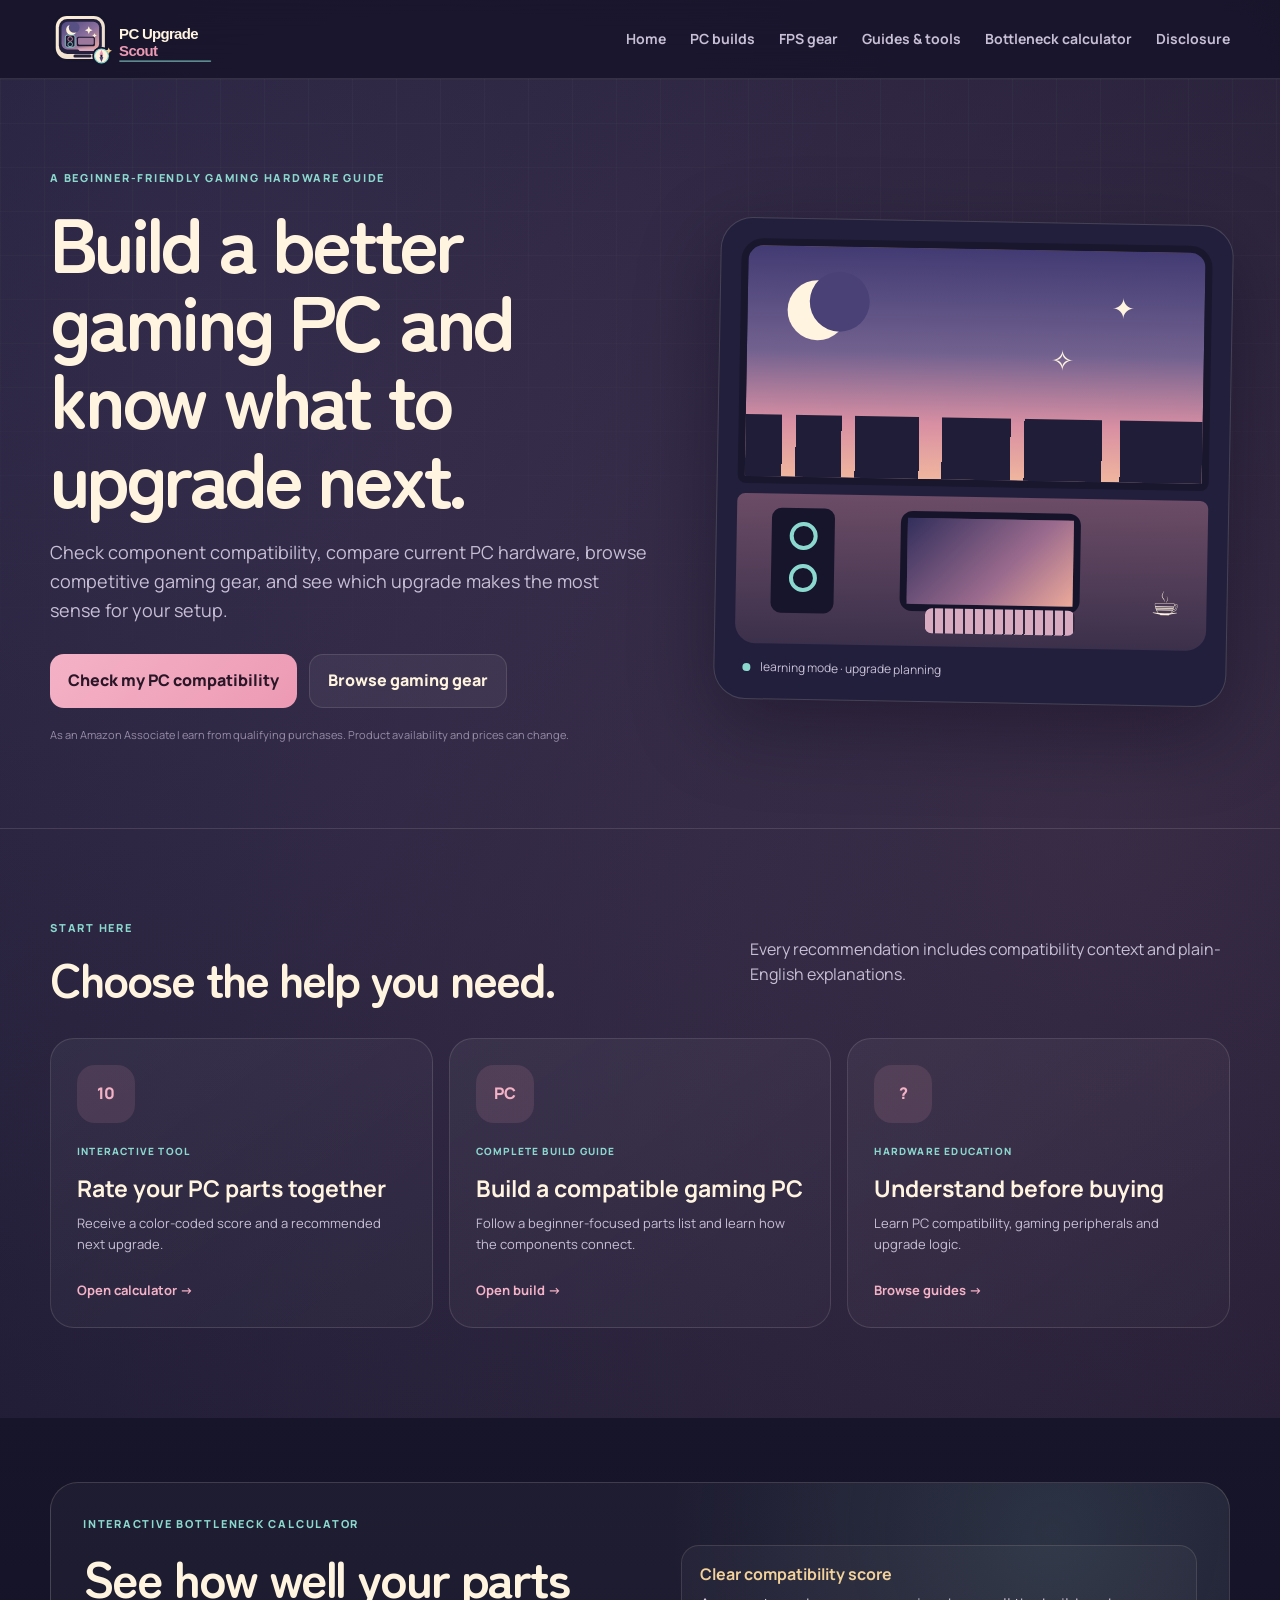
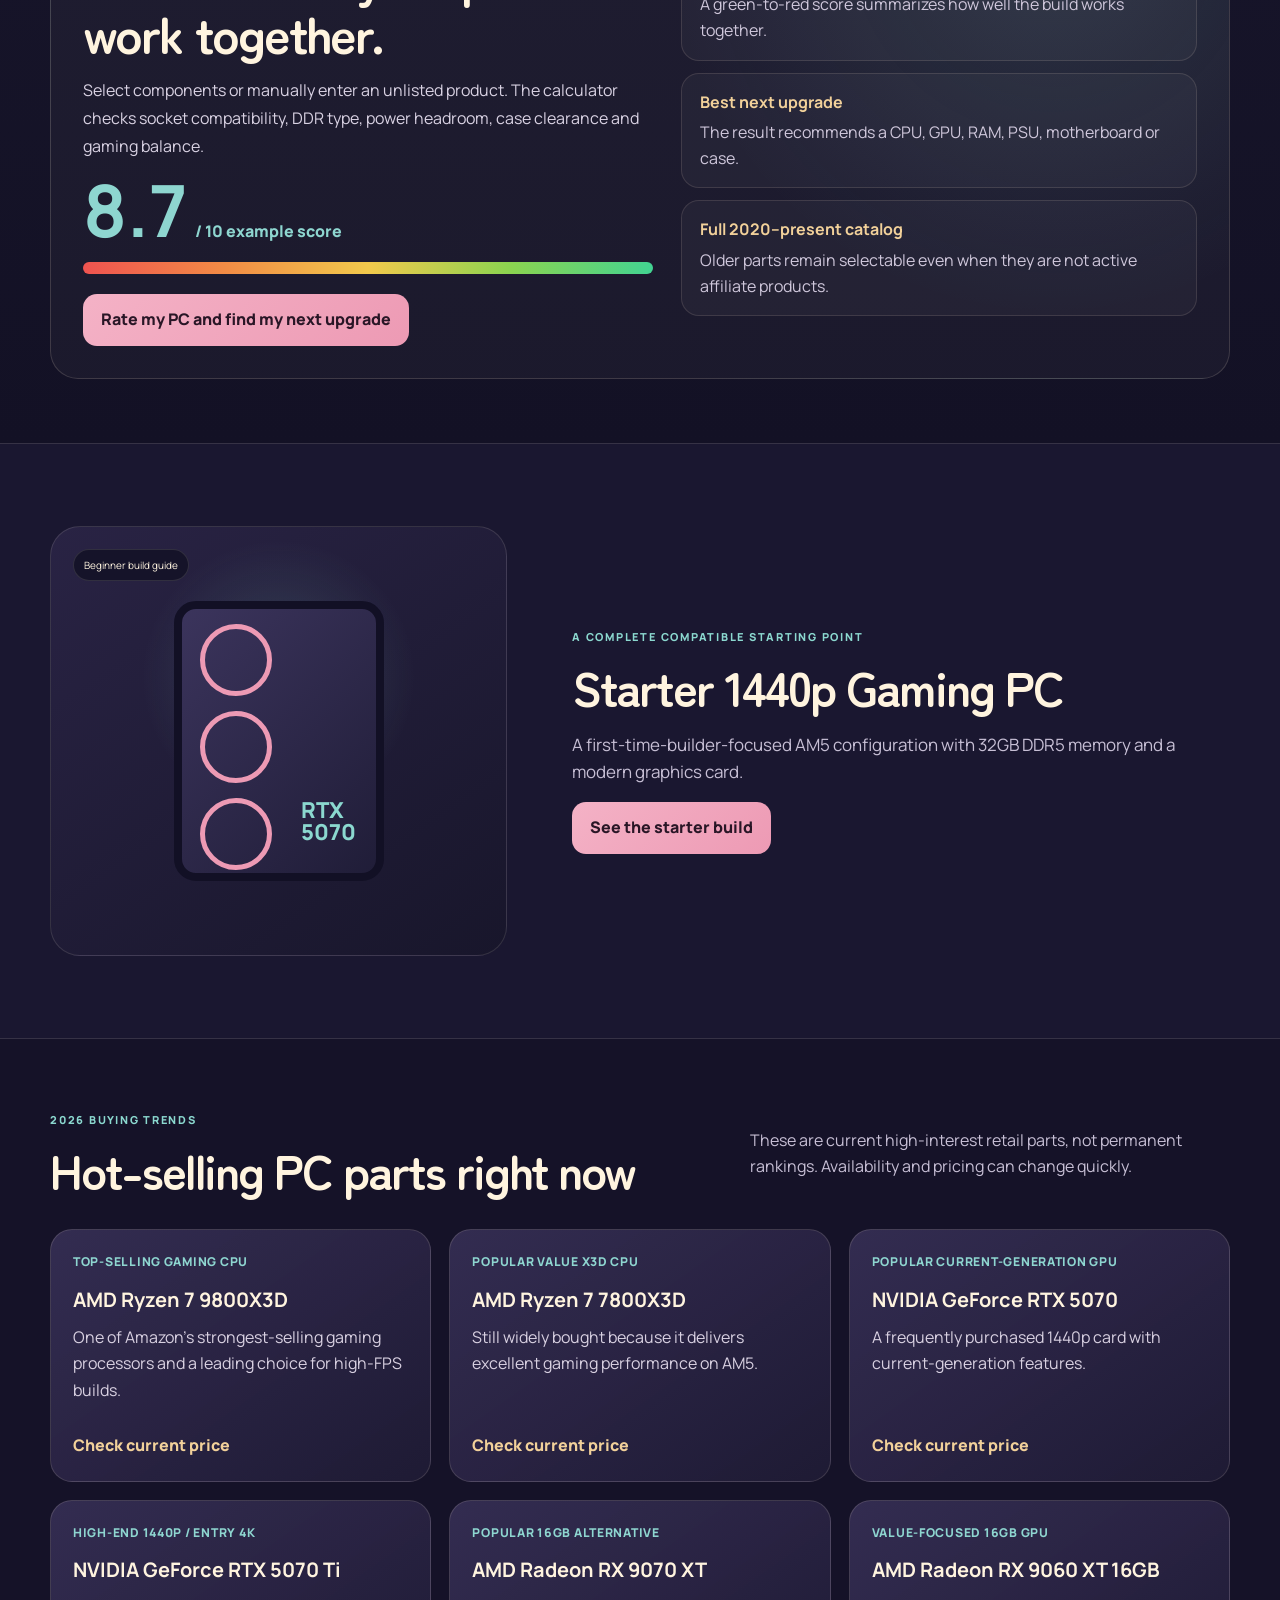
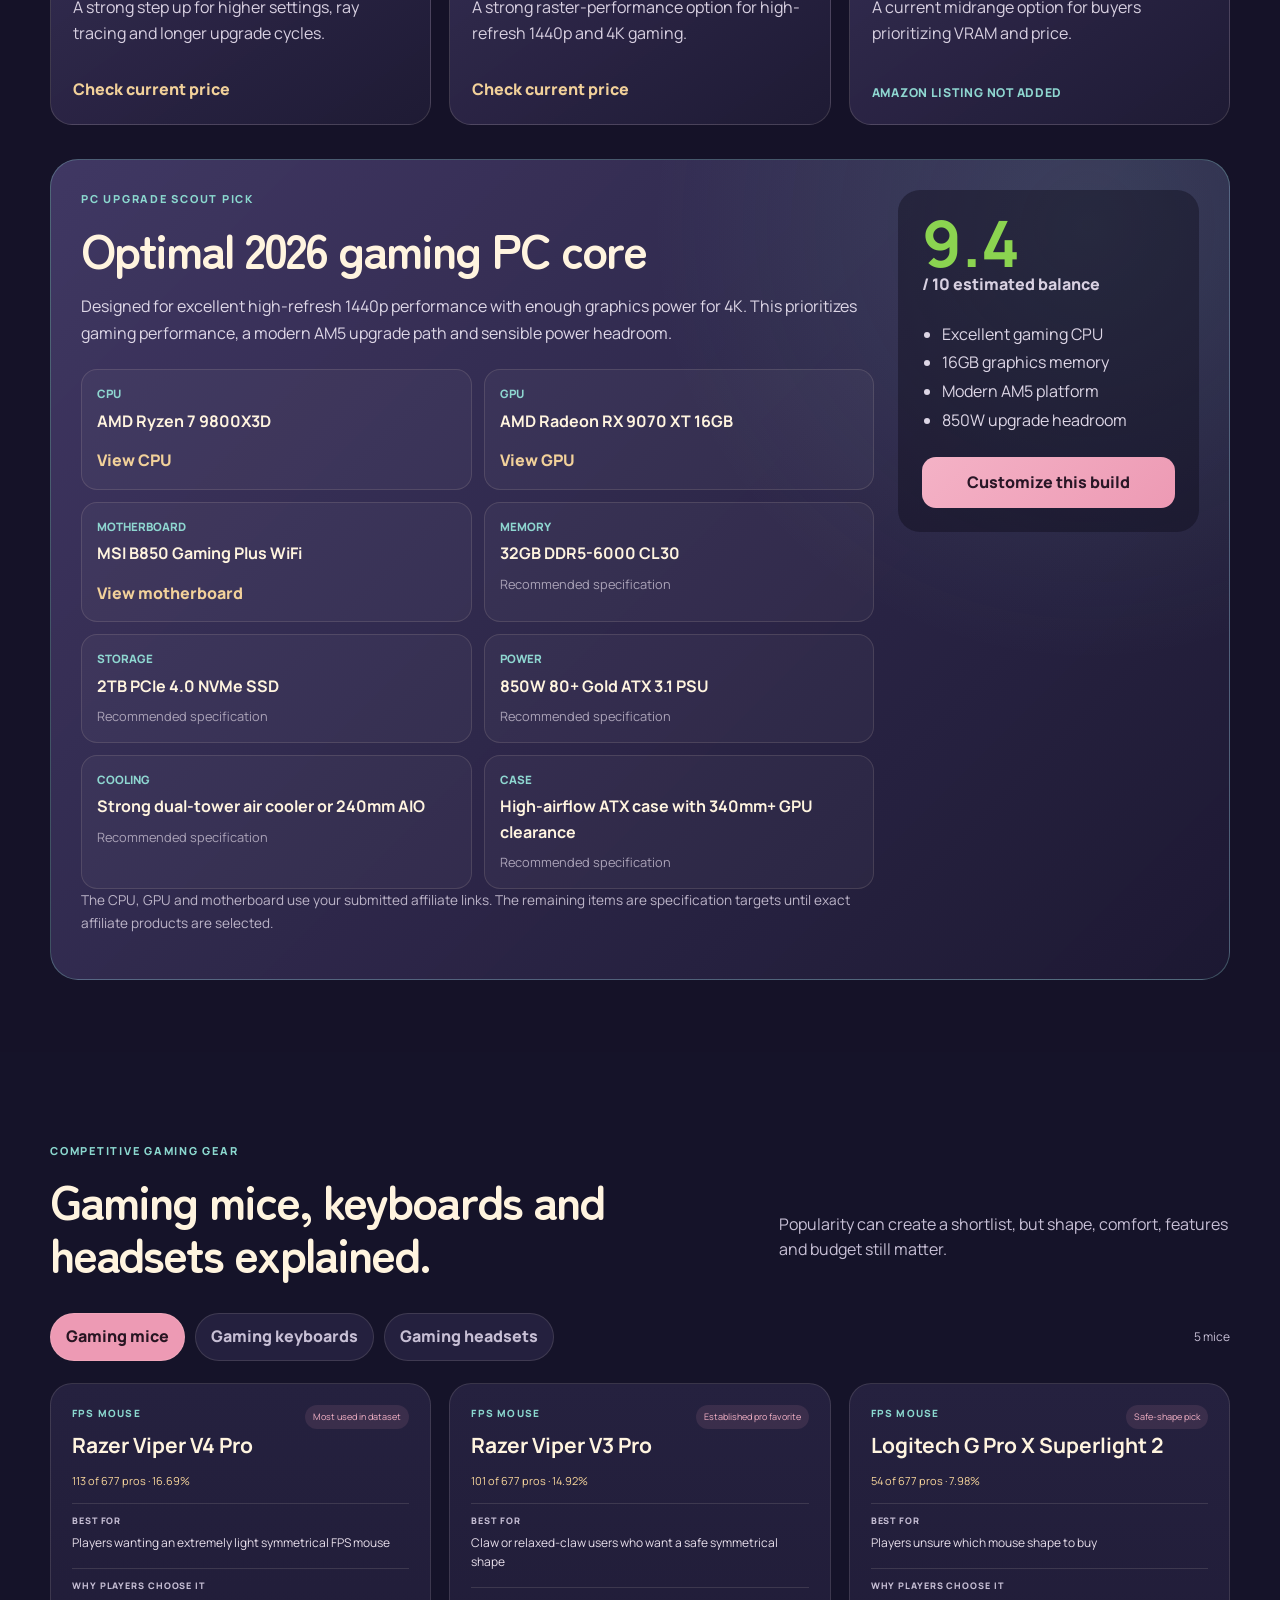
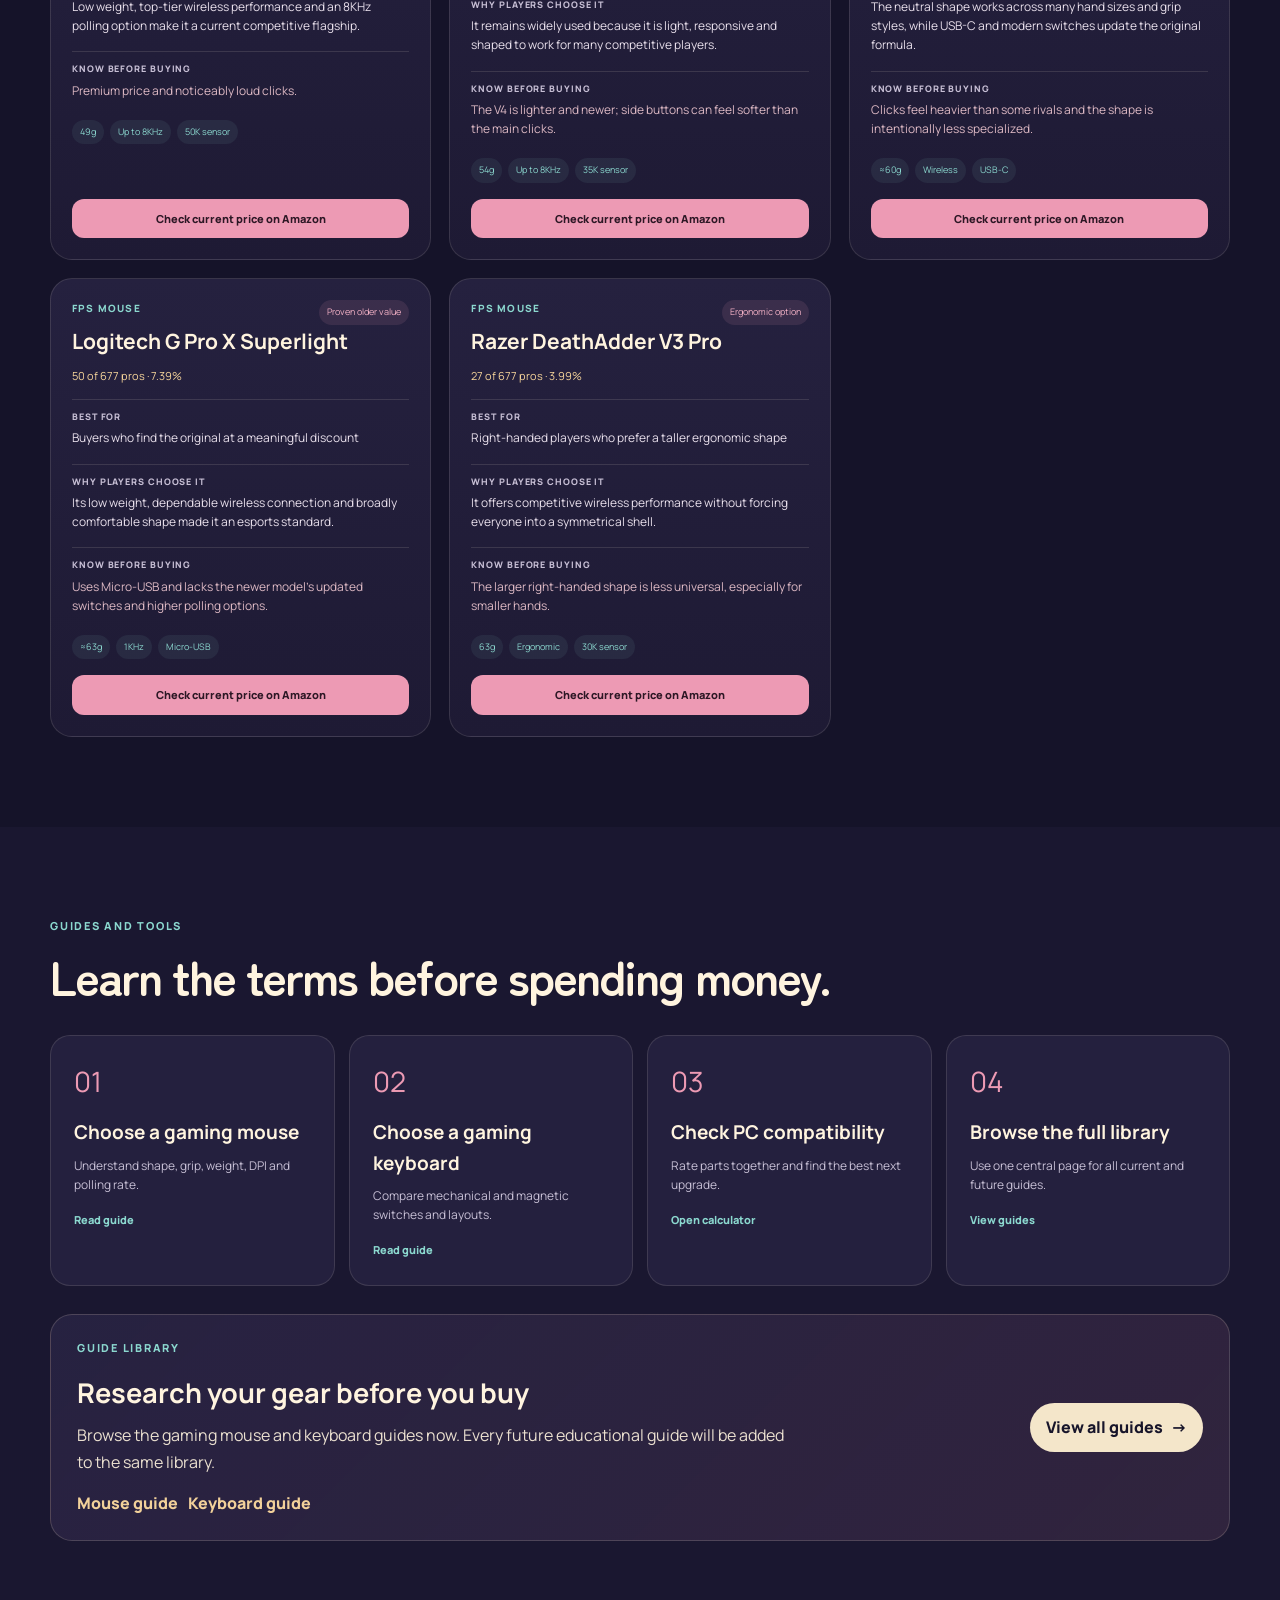
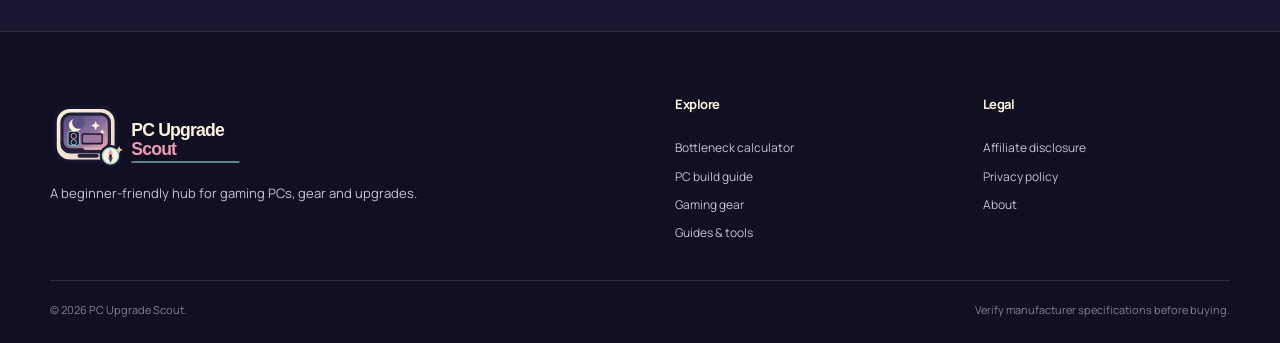
==== commit f5f6dcf6: "Add 2026 hot sellers and optimal gaming build to homepage" ====
--- a/index.html
+++ b/index.html
@@ -1,42 +1,35 @@
 <!doctype html>
 <html lang="en">
 <head>
-  <meta charset="utf-8" />
-  <meta name="viewport" content="width=device-width, initial-scale=1" />
-  <title>Gaming PC Builds, Gear & Bottleneck Calculator | PC Upgrade Scout</title>
-  <meta name="description" content="Build your first gaming PC, compare FPS gear, use the PC bottleneck calculator, and learn what hardware to upgrade next." />
-  <meta name="robots" content="index,follow,max-image-preview:large,max-snippet:-1,max-video-preview:-1" />
-  <meta name="theme-color" content="#17152a" />
-  <link rel="canonical" href="https://pc-upgrade-scout.vercel.app/" />
-  <link rel="icon" href="favicon.svg" type="image/svg+xml" />
-  <meta property="og:type" content="website" />
-  <meta property="og:site_name" content="PC Upgrade Scout" />
-  <meta property="og:title" content="Gaming PC Builds, Gear & Bottleneck Calculator" />
-  <meta property="og:description" content="Choose compatible PC parts, compare gaming gear, and find the best component to upgrade next." />
-  <meta property="og:url" content="https://pc-upgrade-scout.vercel.app/" />
-  <link rel="preconnect" href="https://fonts.googleapis.com" />
-  <link rel="preconnect" href="https://fonts.gstatic.com" crossorigin />
-  <link href="https://fonts.googleapis.com/css2?family=Manrope:wght@400;500;600;700;800&family=Zen+Maru+Gothic:wght@500;700&display=swap" rel="stylesheet" />
-  <link rel="stylesheet" href="hub.css" />
-  <link rel="stylesheet" href="product-media.css" />
-  <link rel="stylesheet" href="homepage-tools.css" />
-  <script defer src="hub.js"></script>
+<meta charset="utf-8" />
+<meta name="viewport" content="width=device-width,initial-scale=1" />
+<title>Gaming PC Builds, 2026 Hot Sellers & Bottleneck Calculator | PC Upgrade Scout</title>
+<meta name="description" content="Compare hot-selling 2026 PC parts, see an optimal gaming build, use the bottleneck calculator, and browse beginner-friendly gaming hardware guides." />
+<meta name="robots" content="index,follow,max-image-preview:large,max-snippet:-1" />
+<meta name="theme-color" content="#17152a" />
+<link rel="canonical" href="https://pc-upgrade-scout.vercel.app/" />
+<link rel="icon" href="favicon.svg" type="image/svg+xml" />
+<link rel="preconnect" href="https://fonts.googleapis.com" />
+<link rel="preconnect" href="https://fonts.gstatic.com" crossorigin />
+<link href="https://fonts.googleapis.com/css2?family=Manrope:wght@400;500;600;700;800&family=Zen+Maru+Gothic:wght@500;700&display=swap" rel="stylesheet" />
+<link rel="stylesheet" href="hub.css" />
+<link rel="stylesheet" href="homepage-tools.css" />
+<link rel="stylesheet" href="homepage-2026.css" />
+<script defer src="affiliate-products.js"></script>
+<script defer src="hub.js"></script>
+<script defer src="homepage-2026.js"></script>
 </head>
 <body>
-  <a class="skip-link" href="#main">Skip to content</a>
-  <header class="site-header"><div class="container nav-wrap"><a class="brand" href="index.html" aria-label="PC Upgrade Scout home"><img src="pc-upgrade-scout-logo.svg" alt="PC Upgrade Scout" width="286" height="78" /></a><button class="menu-button" id="menuButton" aria-expanded="false" aria-controls="mainNav">Menu</button><nav class="main-nav" id="mainNav" aria-label="Primary navigation"><a href="index.html" aria-current="page">Home</a><a href="starter-1440p-build.html">PC builds</a><a href="#gear">FPS gear</a><a href="guides.html">Guides & tools</a><a href="pc-compatibility-calculator.html">Bottleneck calculator</a><a href="affiliate-disclosure.html">Disclosure</a></nav></div></header>
-  <main id="main">
-    <section class="hero"><div class="container hero-grid"><div class="hero-copy"><div class="eyebrow">A cozy guide for your gaming setup</div><h1>Build a gaming PC. Choose better gear. Know what to upgrade next.</h1><p>PC Upgrade Scout helps beginner and amateur gamers choose compatible PC parts, compare competitive FPS mice, keyboards and headsets, and find the most useful next upgrade.</p><div class="hero-actions"><a class="button primary" href="pc-compatibility-calculator.html">Check my PC compatibility</a><a class="button secondary" href="starter-1440p-build.html">Explore the starter 1440p PC</a></div><p class="affiliate-note">As an Amazon Associate I earn from qualifying purchases. Calculator results are educational estimates; verify manufacturer specifications before buying.</p></div><aside class="lofi-window" aria-label="Lo-fi late-night gaming desk illustration"><div class="window-sky"><span class="moon"></span><span class="star s1">✦</span><span class="star s2">✧</span><span class="city"></span></div><div class="desk"><div class="monitor"><div class="screen-glow"></div></div><div class="tower"><i></i><i></i></div><div class="keyboard"></div><div class="mug">☕</div></div><div class="window-caption"><span class="online-dot"></span> learning mode · late-night queue</div></aside></div></section>
-
-    <section class="path-section" id="paths"><div class="container"><div class="section-heading"><div><div class="eyebrow">Beginner gaming setup help</div><h2>Start wherever your setup is today.</h2></div><p>Every recommendation is paired with compatibility notes, specifications, drawbacks, and plain-English context.</p></div><div class="path-grid"><a class="path-card" href="pc-compatibility-calculator.html"><span class="path-icon">10</span><div><small>Interactive compatibility tool</small><h3>Rate your PC parts together</h3><p>Choose your CPU, GPU, motherboard, RAM, case and PSU to receive a color-coded score and the best next upgrade.</p></div><b>Open calculator →</b></a><a class="path-card" href="starter-1440p-build.html"><span class="path-icon">PC</span><div><small>Complete gaming PC build</small><h3>Build your first 1440p gaming PC</h3><p>Use one compatibility-checked parts list and learn how every major component connects.</p></div><b>Open build →</b></a><a class="path-card" href="guides.html"><span class="path-icon">?</span><div><small>Gaming hardware education</small><h3>Understand what you are buying</h3><p>Learn mouse shapes, keyboard switches, PC compatibility and upgrade logic before spending money.</p></div><b>Browse guides →</b></a></div></div></section>
-
-    <section class="tool-feature"><div class="container"><div class="tool-feature-grid"><div><div class="eyebrow">Interactive bottleneck calculator</div><h2>See how well your parts work together.</h2><p>Select common components or manually enter any unlisted product. The calculator checks platform compatibility, power headroom, case clearance and gaming balance for your chosen resolution and FPS target.</p><div class="tool-score"><strong>8.7</strong><span>/ 10 example score</span></div><div class="tool-scale" aria-hidden="true"></div><a class="button primary" href="pc-compatibility-calculator.html">Rate my PC and find my next upgrade</a></div><div class="tool-points"><div class="tool-point"><b>Clear compatibility score</b><span>A green-to-red rating quickly shows whether the selected parts make sense together.</span></div><div class="tool-point"><b>Best next upgrade</b><span>The result recommends what to buy next—CPU, GPU, RAM, PSU, motherboard or case.</span></div><div class="tool-point"><b>Fixes broken builds first</b><span>Socket, DDR, physical clearance and power problems are prioritized before performance upgrades.</span></div></div></div></div></section>
-
-    <section class="featured-build"><div class="container build-feature-grid"><div class="build-visual"><span class="build-badge">Featured beginner build</span><div class="pc-case-art"><i></i><i></i><i></i><span>RTX<br/>5070</span></div></div><div class="build-copy"><div class="eyebrow">One complete PC—not random parts</div><h2>Starter 1440p Gaming PC Build</h2><p>A first-time-builder-focused AM5 gaming PC with a Ryzen 5 9600, RTX 5070, 32GB DDR5 memory, 2TB NVMe storage, built-in Wi-Fi, and a roomy airflow case.</p><div class="stat-row"><span><b>6C / 12T</b><small>Ryzen processor</small></span><span><b>12GB</b><small>GDDR7 graphics</small></span><span><b>32GB</b><small>DDR5 memory</small></span><span><b>2TB</b><small>NVMe storage</small></span></div><a class="button primary" href="starter-1440p-build.html">See all seven compatible PC parts</a></div></div></section>
-
-    <section class="gear-section" id="gear"><div class="container"><div class="section-heading"><div><div class="eyebrow">Popular competitive FPS gear</div><h2>Gaming mice, keyboards and headsets—explained for beginners.</h2></div><p>Popularity can help create a shortlist, but shape, comfort, features, compatibility and budget still matter more than a product name alone.</p></div><div class="gear-toolbar" role="tablist" aria-label="Gaming gear categories"><button class="gear-tab active" data-gear="mouse" type="button" role="tab">Gaming mice</button><button class="gear-tab" data-gear="keyboard" type="button" role="tab">Gaming keyboards</button><button class="gear-tab" data-gear="headset" type="button" role="tab">Gaming headsets</button><span id="gearCount"></span></div><div class="gear-grid" id="gearGrid"></div><noscript><p>Enable JavaScript to view the interactive product cards.</p></noscript><div class="source-note">Product specifications and availability can change. Verify exact model information before purchasing.</div></div></section>
-
-    <section class="learn-section" id="learn"><div class="container"><div class="section-heading"><div><div class="eyebrow">Gaming hardware, translated</div><h2>Learn the terms before spending the money.</h2></div><p>Beginner guides explain specifications that affect comfort, compatibility, responsiveness and value.</p></div><div class="learn-grid"><article><span>01</span><h3>How to choose a gaming mouse</h3><p>Mouse shape, hand size, grip style, weight, DPI and polling rate explained.</p><a href="how-to-choose-gaming-mouse.html">Read the mouse guide</a></article><article><span>02</span><h3>How to choose a gaming keyboard</h3><p>Mechanical and magnetic switches, Rapid Trigger and keyboard layouts explained.</p><a href="how-to-choose-gaming-keyboard.html">Read the keyboard guide</a></article><article><span>03</span><h3>PC compatibility calculator</h3><p>Check parts together and receive a score plus a recommended next upgrade.</p><a href="pc-compatibility-calculator.html">Open the calculator</a></article><article><span>04</span><h3>How PC parts work together</h3><p>CPU sockets, DDR5 memory, storage, power requirements and clearance checks.</p><a href="starter-1440p-build.html">Read the starter PC guide</a></article></div></div></section>
-  </main>
-  <footer class="site-footer"><div class="container footer-grid"><div class="footer-brand"><img src="pc-upgrade-scout-logo.svg" alt="PC Upgrade Scout" width="286" height="78" /><p>A beginner-friendly hub for building gaming PCs, comparing FPS gear and choosing the right upgrade.</p></div><div><h2>Explore</h2><a href="pc-compatibility-calculator.html">Bottleneck calculator</a><a href="starter-1440p-build.html">Starter 1440p PC build</a><a href="#gear">Gaming gear</a><a href="guides.html">Guides & tools</a></div><div><h2>Legal</h2><a href="affiliate-disclosure.html">Affiliate disclosure</a><a href="privacy.html">Privacy policy</a><a href="about.html">About PC Upgrade Scout</a></div></div><div class="container footer-bottom"><span>© <span id="currentYear"></span> PC Upgrade Scout.</span><span>Prices, availability and specifications can change.</span></div></footer>
-</body></html>+<a class="skip-link" href="#main">Skip to content</a>
+<header class="site-header"><div class="container nav-wrap"><a class="brand" href="index.html" aria-label="PC Upgrade Scout home"><img src="pc-upgrade-scout-logo.svg" alt="PC Upgrade Scout" width="286" height="78" /></a><button class="menu-button" id="menuButton" aria-expanded="false" aria-controls="mainNav">Menu</button><nav class="main-nav" id="mainNav" aria-label="Primary navigation"><a href="index.html" aria-current="page">Home</a><a href="starter-1440p-build.html">PC builds</a><a href="#gear">FPS gear</a><a href="guides.html">Guides & tools</a><a href="pc-compatibility-calculator.html">Bottleneck calculator</a><a href="affiliate-disclosure.html">Disclosure</a></nav></div></header>
+<main id="main">
+<section class="hero"><div class="container hero-grid"><div class="hero-copy"><div class="eyebrow">A beginner-friendly gaming hardware guide</div><h1>Build a better gaming PC and know what to upgrade next.</h1><p>Check component compatibility, compare current PC hardware, browse competitive gaming gear, and see which upgrade makes the most sense for your setup.</p><div class="hero-actions"><a class="button primary" href="pc-compatibility-calculator.html">Check my PC compatibility</a><a class="button secondary" href="#gear">Browse gaming gear</a></div><p class="affiliate-note">As an Amazon Associate I earn from qualifying purchases. Product availability and prices can change.</p></div><aside class="lofi-window" aria-label="Lo-fi gaming desk illustration"><div class="window-sky"><span class="moon"></span><span class="star s1">✦</span><span class="star s2">✧</span><span class="city"></span></div><div class="desk"><div class="monitor"><div class="screen-glow"></div></div><div class="tower"><i></i><i></i></div><div class="keyboard"></div><div class="mug">☕</div></div><div class="window-caption"><span class="online-dot"></span> learning mode · upgrade planning</div></aside></div></section>
+<section class="path-section" id="paths"><div class="container"><div class="section-heading"><div><div class="eyebrow">Start here</div><h2>Choose the help you need.</h2></div><p>Every recommendation includes compatibility context and plain-English explanations.</p></div><div class="path-grid"><a class="path-card" href="pc-compatibility-calculator.html"><span class="path-icon">10</span><div><small>Interactive tool</small><h3>Rate your PC parts together</h3><p>Receive a color-coded score and a recommended next upgrade.</p></div><b>Open calculator →</b></a><a class="path-card" href="starter-1440p-build.html"><span class="path-icon">PC</span><div><small>Complete build guide</small><h3>Build a compatible gaming PC</h3><p>Follow a beginner-focused parts list and learn how the components connect.</p></div><b>Open build →</b></a><a class="path-card" href="guides.html"><span class="path-icon">?</span><div><small>Hardware education</small><h3>Understand before buying</h3><p>Learn PC compatibility, gaming peripherals and upgrade logic.</p></div><b>Browse guides →</b></a></div></div></section>
+<section class="tool-feature"><div class="container"><div class="tool-feature-grid"><div><div class="eyebrow">Interactive bottleneck calculator</div><h2>See how well your parts work together.</h2><p>Select components or manually enter an unlisted product. The calculator checks socket compatibility, DDR type, power headroom, case clearance and gaming balance.</p><div class="tool-score"><strong>8.7</strong><span>/ 10 example score</span></div><div class="tool-scale" aria-hidden="true"></div><a class="button primary" href="pc-compatibility-calculator.html">Rate my PC and find my next upgrade</a></div><div class="tool-points"><div class="tool-point"><b>Clear compatibility score</b><span>A green-to-red score summarizes how well the build works together.</span></div><div class="tool-point"><b>Best next upgrade</b><span>The result recommends a CPU, GPU, RAM, PSU, motherboard or case.</span></div><div class="tool-point"><b>Full 2020–present catalog</b><span>Older parts remain selectable even when they are not active affiliate products.</span></div></div></div></div></section>
+<section class="featured-build"><div class="container build-feature-grid"><div class="build-visual"><span class="build-badge">Beginner build guide</span><div class="pc-case-art"><i></i><i></i><i></i><span>RTX<br/>5070</span></div></div><div class="build-copy"><div class="eyebrow">A complete compatible starting point</div><h2>Starter 1440p Gaming PC</h2><p>A first-time-builder-focused AM5 configuration with 32GB DDR5 memory and a modern graphics card.</p><a class="button primary" href="starter-1440p-build.html">See the starter build</a></div></div></section>
+<section class="gear-section" id="gear"><div class="container"><div class="section-heading"><div><div class="eyebrow">Competitive gaming gear</div><h2>Gaming mice, keyboards and headsets explained.</h2></div><p>Popularity can create a shortlist, but shape, comfort, features and budget still matter.</p></div><div class="gear-toolbar" role="tablist" aria-label="Gaming gear categories"><button class="gear-tab active" data-gear="mouse" type="button" role="tab">Gaming mice</button><button class="gear-tab" data-gear="keyboard" type="button" role="tab">Gaming keyboards</button><button class="gear-tab" data-gear="headset" type="button" role="tab">Gaming headsets</button><span id="gearCount"></span></div><div class="gear-grid" id="gearGrid"></div><noscript><p>Enable JavaScript to view the product cards.</p></noscript></div></section>
+<section class="learn-section"><div class="container"><div class="section-heading"><div><div class="eyebrow">Guides and tools</div><h2>Learn the terms before spending money.</h2></div></div><div class="learn-grid"><article><span>01</span><h3>Choose a gaming mouse</h3><p>Understand shape, grip, weight, DPI and polling rate.</p><a href="how-to-choose-gaming-mouse.html">Read guide</a></article><article><span>02</span><h3>Choose a gaming keyboard</h3><p>Compare mechanical and magnetic switches and layouts.</p><a href="how-to-choose-gaming-keyboard.html">Read guide</a></article><article><span>03</span><h3>Check PC compatibility</h3><p>Rate parts together and find the best next upgrade.</p><a href="pc-compatibility-calculator.html">Open calculator</a></article><article><span>04</span><h3>Browse the full library</h3><p>Use one central page for all current and future guides.</p><a href="guides.html">View guides</a></article></div></div></section>
+</main>
+<footer class="site-footer"><div class="container footer-grid"><div class="footer-brand"><img src="pc-upgrade-scout-logo.svg" alt="PC Upgrade Scout" width="286" height="78" /><p>A beginner-friendly hub for gaming PCs, gear and upgrades.</p></div><div><h2>Explore</h2><a href="pc-compatibility-calculator.html">Bottleneck calculator</a><a href="starter-1440p-build.html">PC build guide</a><a href="#gear">Gaming gear</a><a href="guides.html">Guides & tools</a></div><div><h2>Legal</h2><a href="affiliate-disclosure.html">Affiliate disclosure</a><a href="privacy.html">Privacy policy</a><a href="about.html">About</a></div></div><div class="container footer-bottom"><span>© <span id="currentYear"></span> PC Upgrade Scout.</span><span>Verify manufacturer specifications before buying.</span></div></footer>
+</body>
+</html>
--- a/homepage-2026.css
+++ b/homepage-2026.css
@@ -0,0 +1 @@
+.market-2026-section{padding:72px 0;background:#151228}.hot-grid{display:grid;grid-template-columns:repeat(3,minmax(0,1fr));gap:18px;margin-top:28px}.hot-card{display:flex;flex-direction:column;padding:22px;border:1px solid rgba(241,224,198,.15);border-radius:22px;background:linear-gradient(145deg,rgba(57,49,88,.86),rgba(31,27,53,.94))}.hot-card>span{color:#8ed6d0;font-size:.76rem;font-weight:900;text-transform:uppercase;letter-spacing:.06em}.hot-card h3{font-size:1.25rem;margin:12px 0 8px}.hot-card p{color:#d8d0e1;line-height:1.65;flex:1}.hot-card a,.optimal-parts a{display:inline-flex;margin-top:14px;color:#f2d19a;font-weight:900;text-decoration:none}.no-link{display:block;margin-top:14px;color:#a9a1b5;font-size:.86rem}.optimal-build-card{margin-top:34px;display:grid;grid-template-columns:minmax(0,1.45fr) minmax(260px,.55fr);gap:24px;padding:30px;border:1px solid rgba(142,214,208,.3);border-radius:28px;background:radial-gradient(circle at 88% 8%,rgba(142,214,208,.14),transparent 34%),linear-gradient(135deg,rgba(74,64,112,.82),rgba(29,25,51,.96))}.optimal-copy>p{max-width:780px;color:#ded7e7;line-height:1.7}.optimal-parts{display:grid;grid-template-columns:repeat(2,minmax(0,1fr));gap:12px;margin-top:22px}.optimal-parts>div{padding:15px;border:1px solid rgba(241,224,198,.13);border-radius:16px;background:rgba(255,255,255,.035)}.optimal-parts small{display:block;color:#8ed6d0;font-weight:900;text-transform:uppercase;font-size:.72rem}.optimal-parts strong{display:block;margin-top:5px}.optimal-parts div>span{display:block;margin-top:7px;color:#aaa2b7;font-size:.8rem}.optimal-note{font-size:.85rem;color:#bdb5c9!important}.optimal-score{padding:24px;border-radius:22px;background:rgba(13,11,25,.42);align-self:start}.optimal-score b{display:block;color:#8bd450;font-size:4rem;line-height:.9}.optimal-score>span{color:#d8d0e1;font-weight:800}.optimal-score ul{padding-left:20px;color:#ddd6e6;line-height:1.8;margin:22px 0}.optimal-score .button{width:100%;text-align:center;justify-content:center}@media(max-width:900px){.hot-grid{grid-template-columns:repeat(2,minmax(0,1fr))}.optimal-build-card{grid-template-columns:1fr}}@media(max-width:620px){.hot-grid,.optimal-parts{grid-template-columns:1fr}.optimal-build-card{padding:22px}}
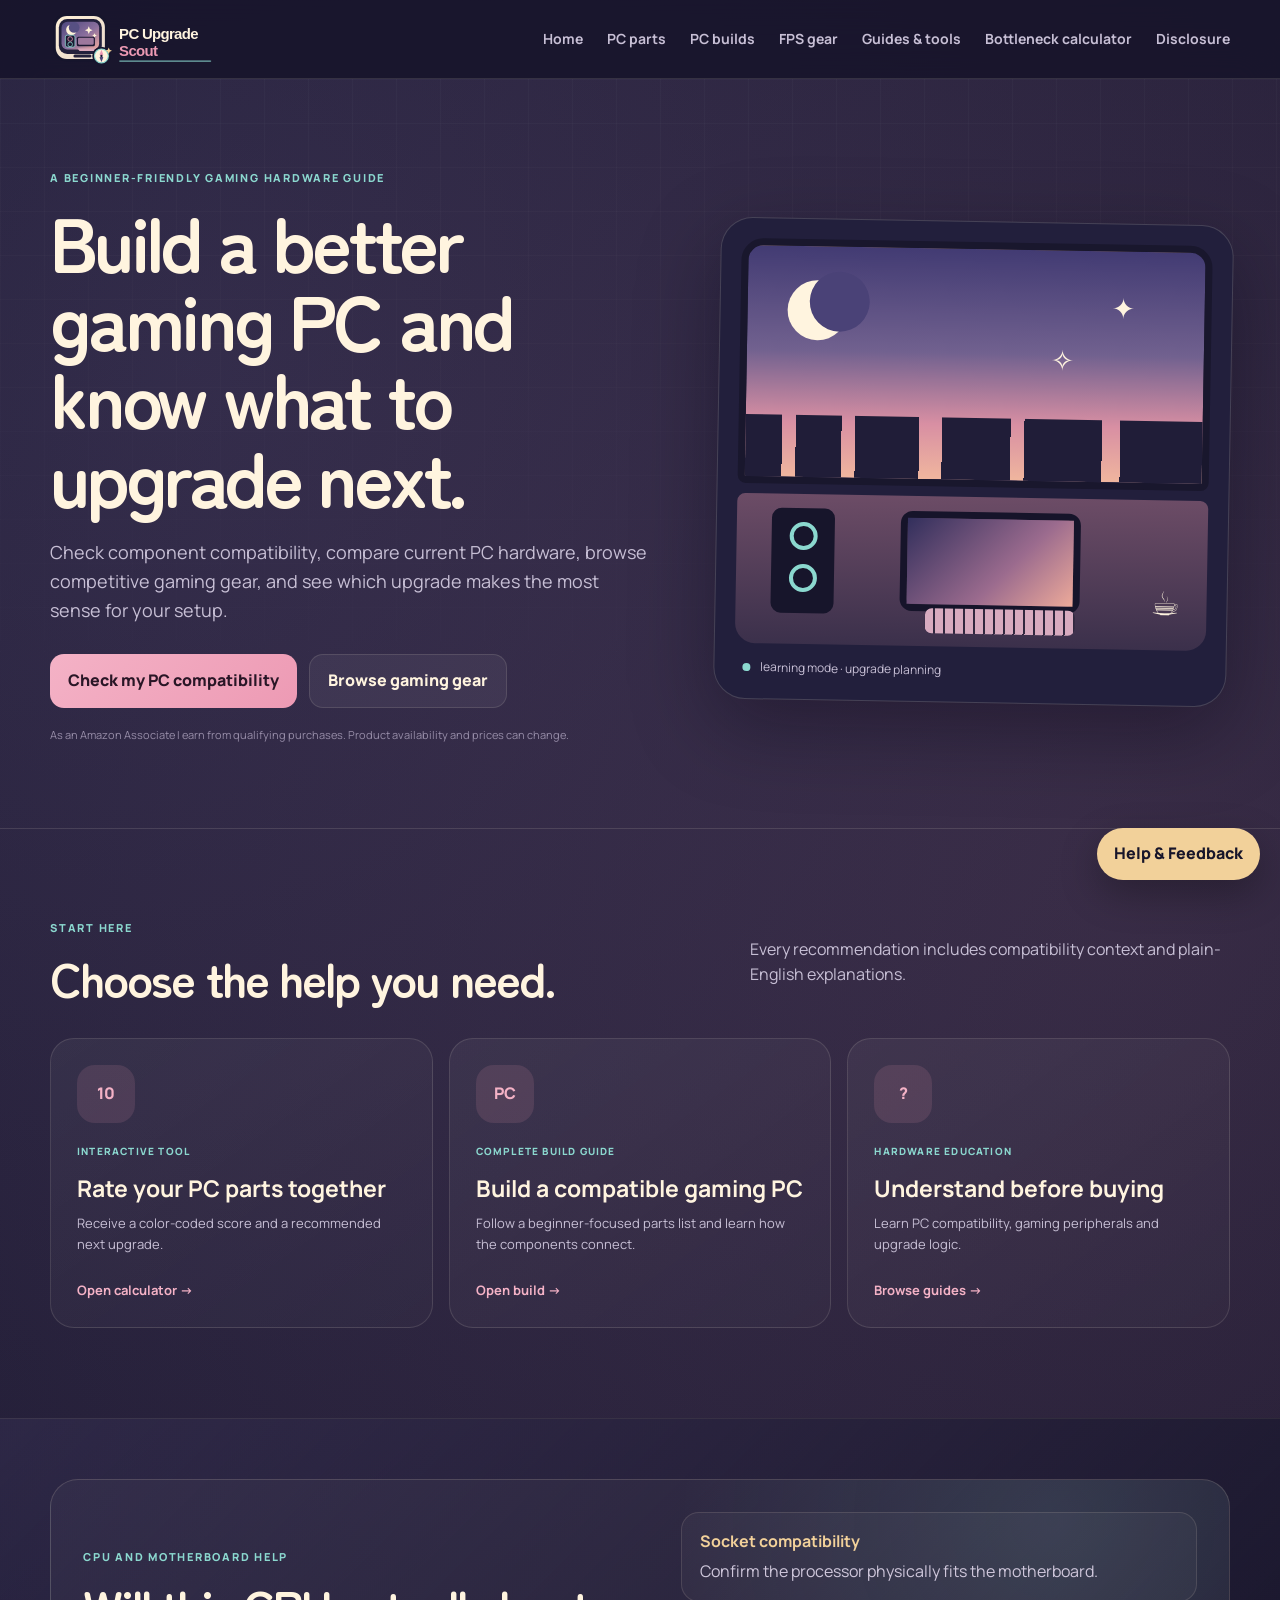
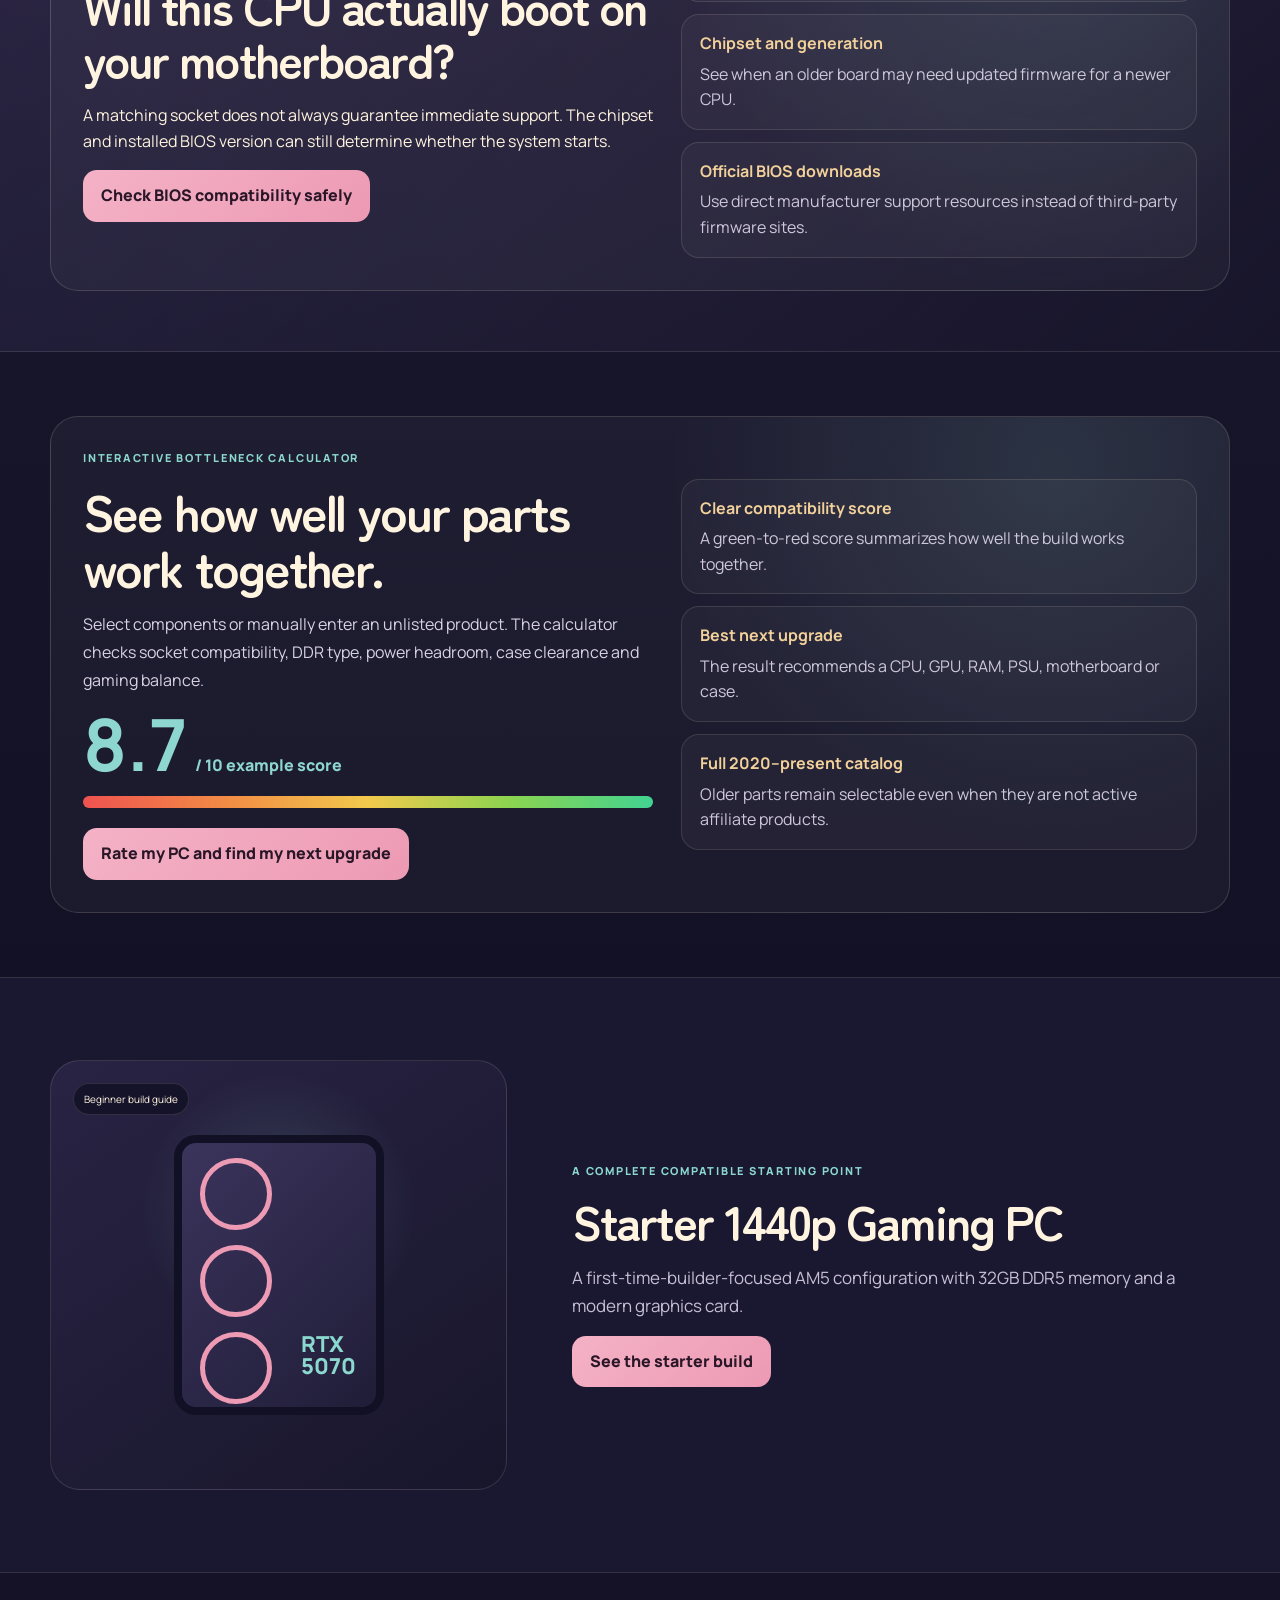
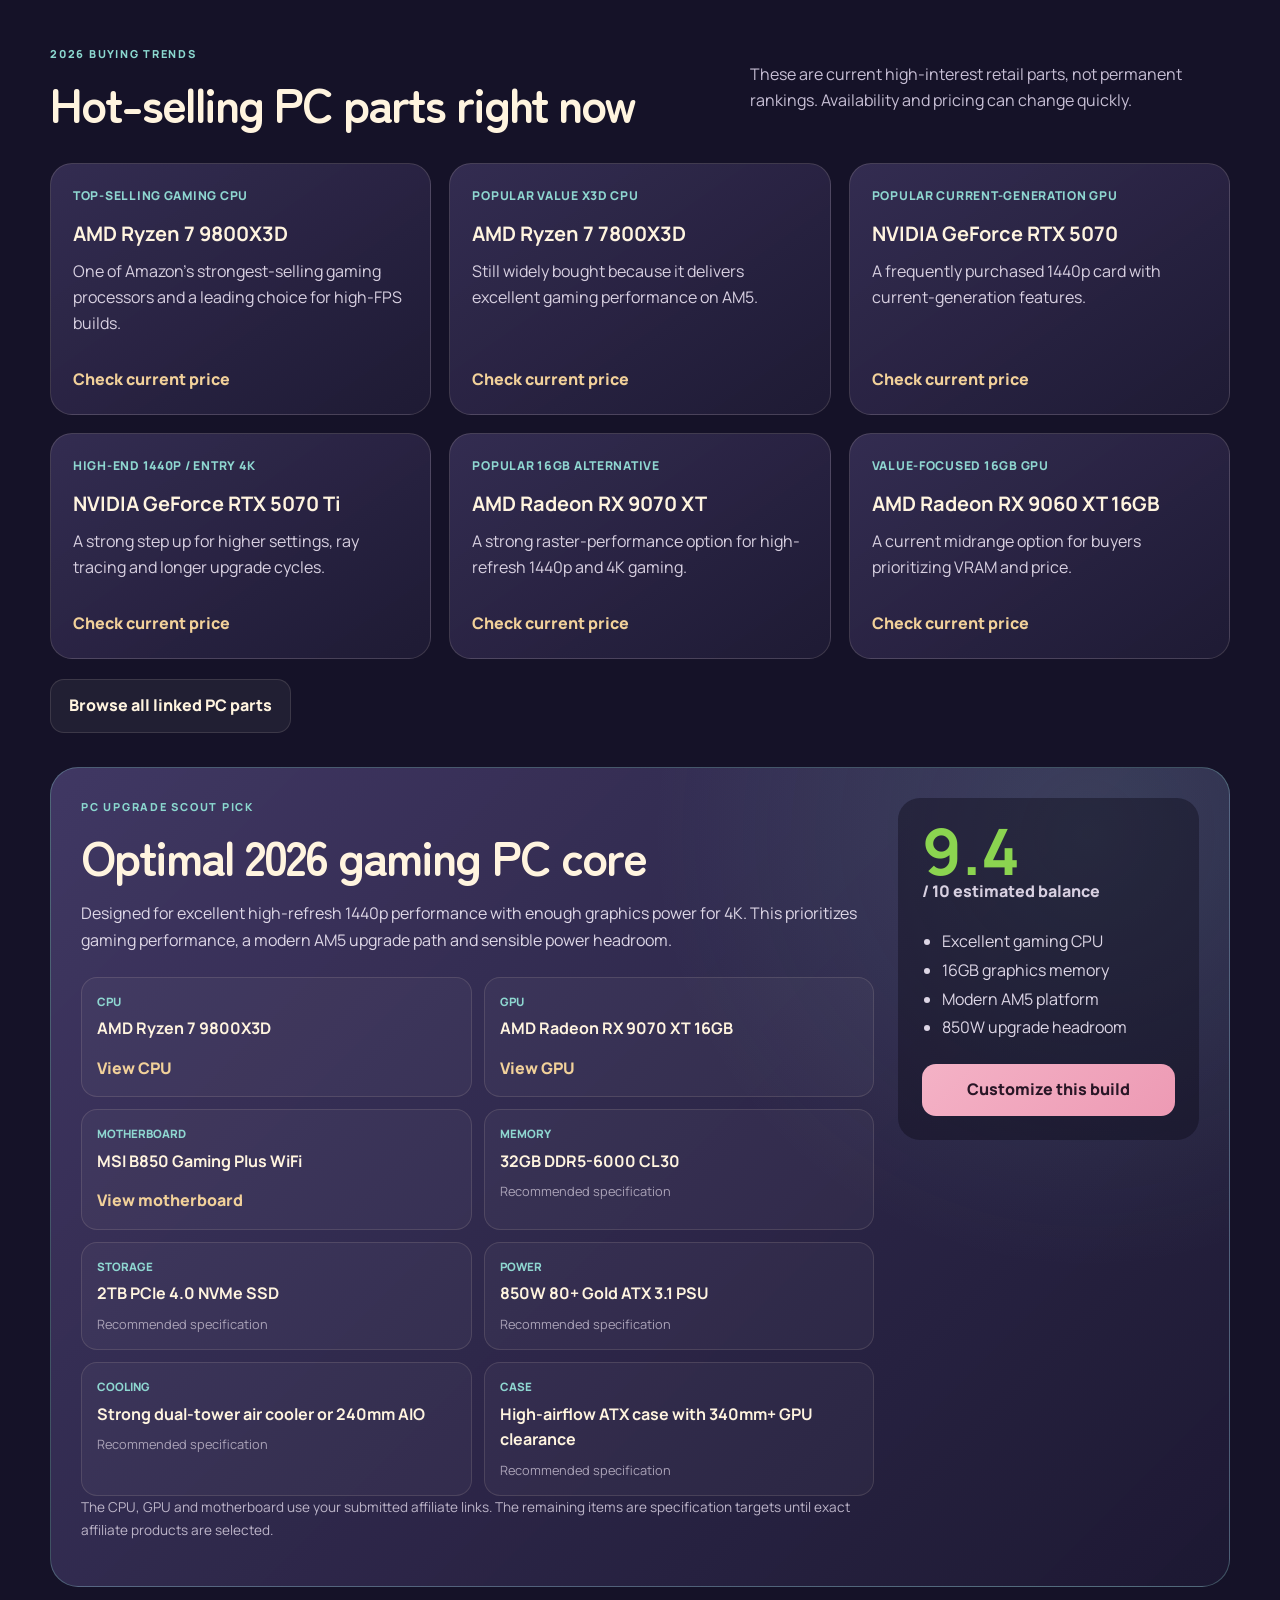
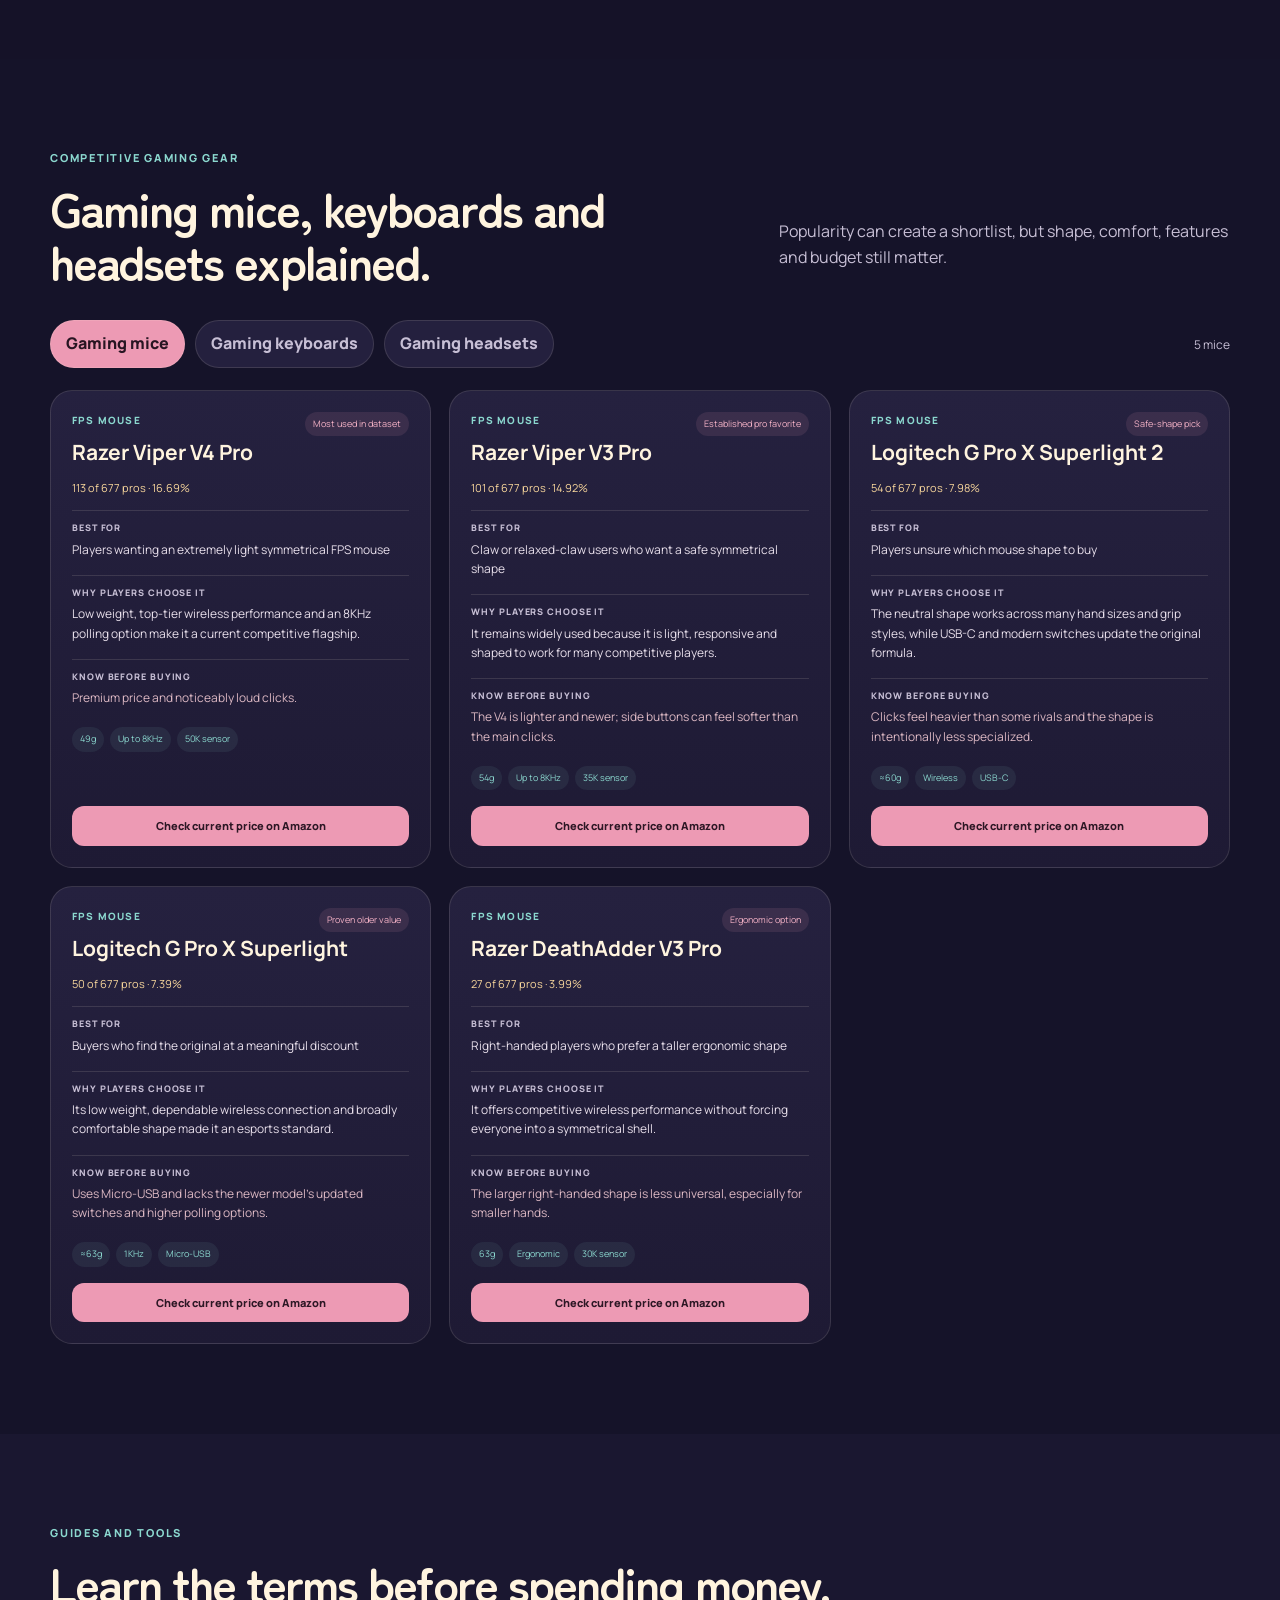
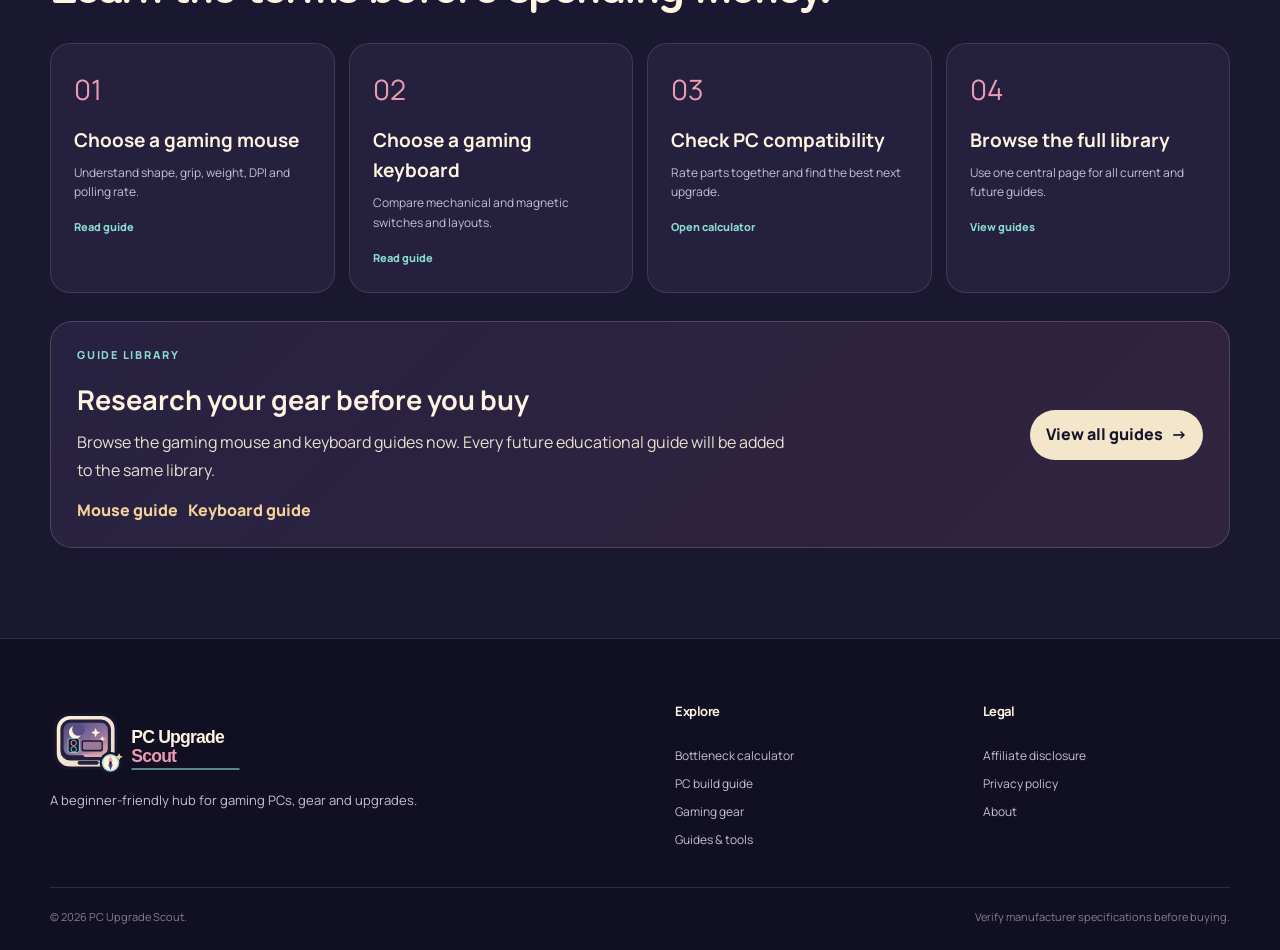
==== commit b8af8ac4: "Install Vercel Web Analytics ## Vercel Web Analytics Implementation  Successfully installed and conf" ====
--- a/index.html
+++ b/index.html
@@ -18,6 +18,10 @@
 <script defer src="affiliate-products.js"></script>
 <script defer src="hub.js"></script>
 <script defer src="homepage-2026.js"></script>
+<script>
+  window.va = window.va || function () { (window.vaq = window.vaq || []).push(arguments); };
+</script>
+<script defer src="https://cdn.vercel-insights.com/v1/script.js"></script>
 </head>
 <body>
 <a class="skip-link" href="#main">Skip to content</a>
